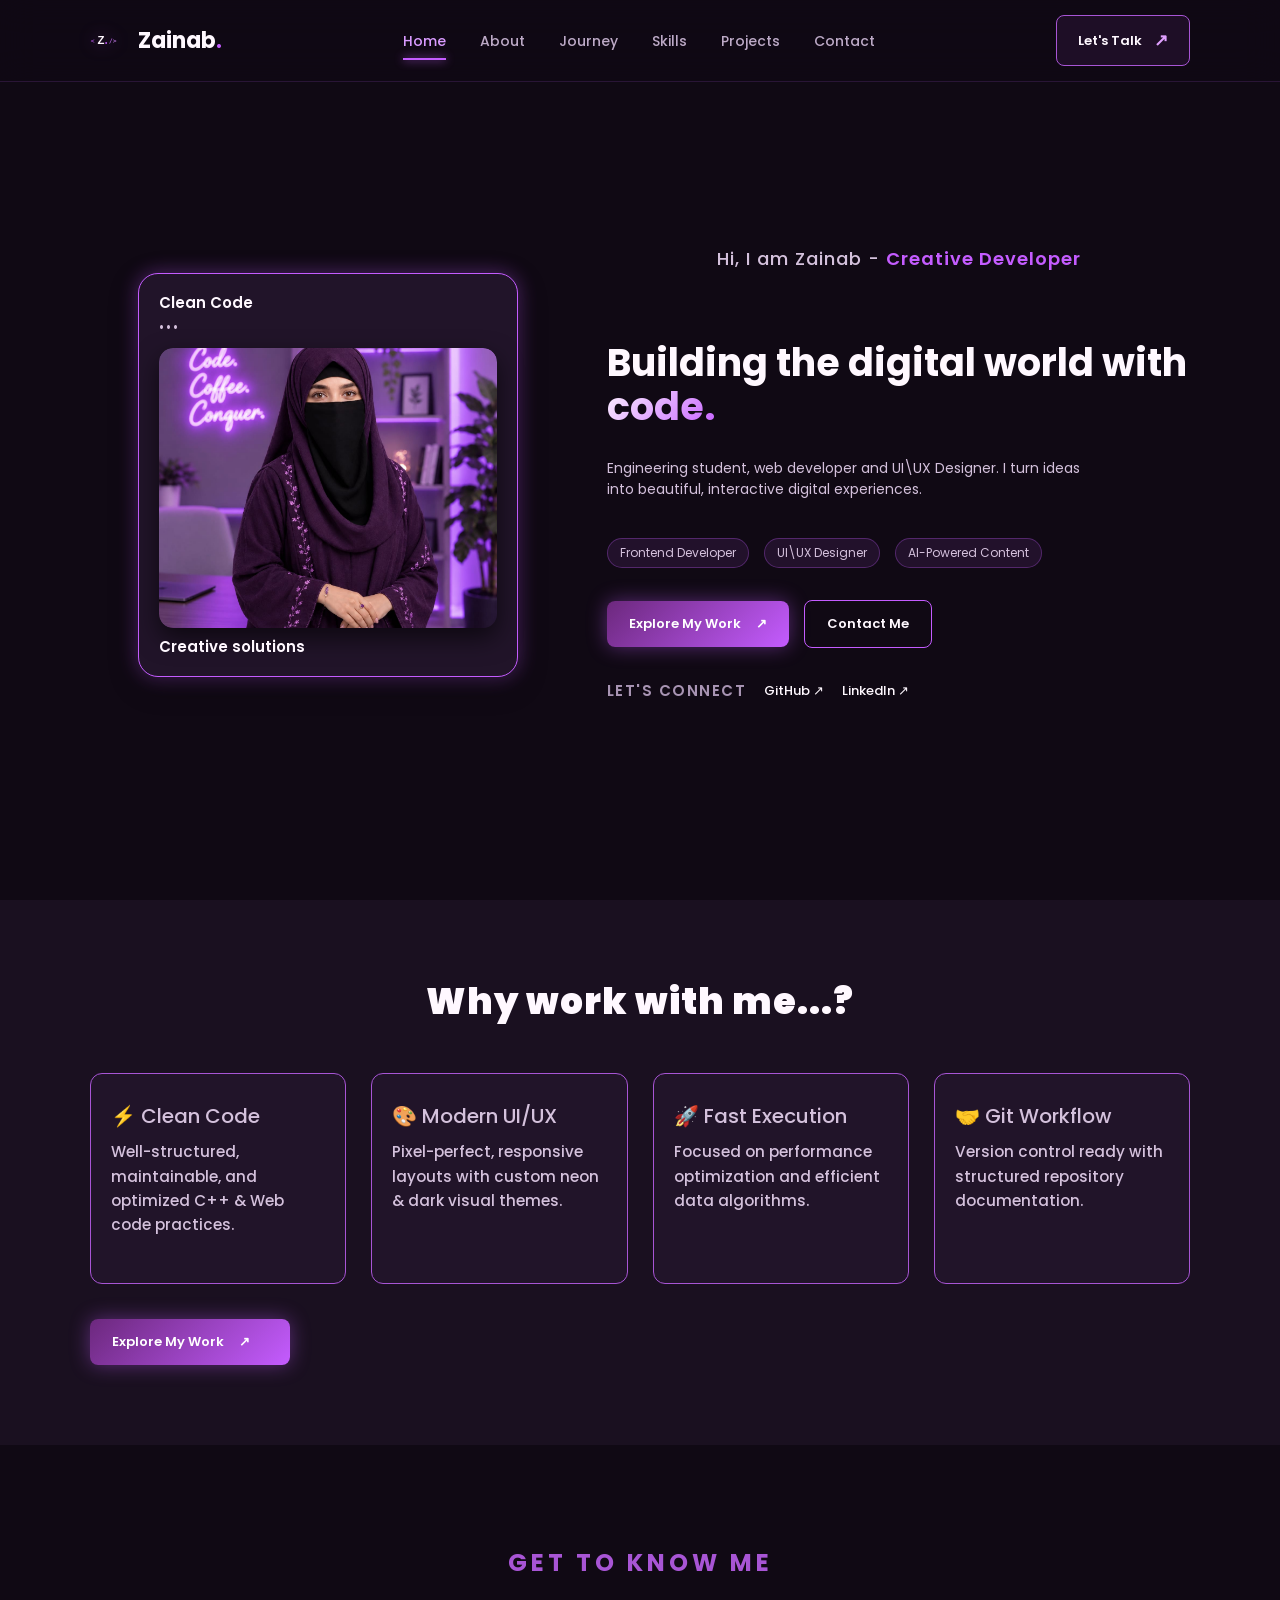
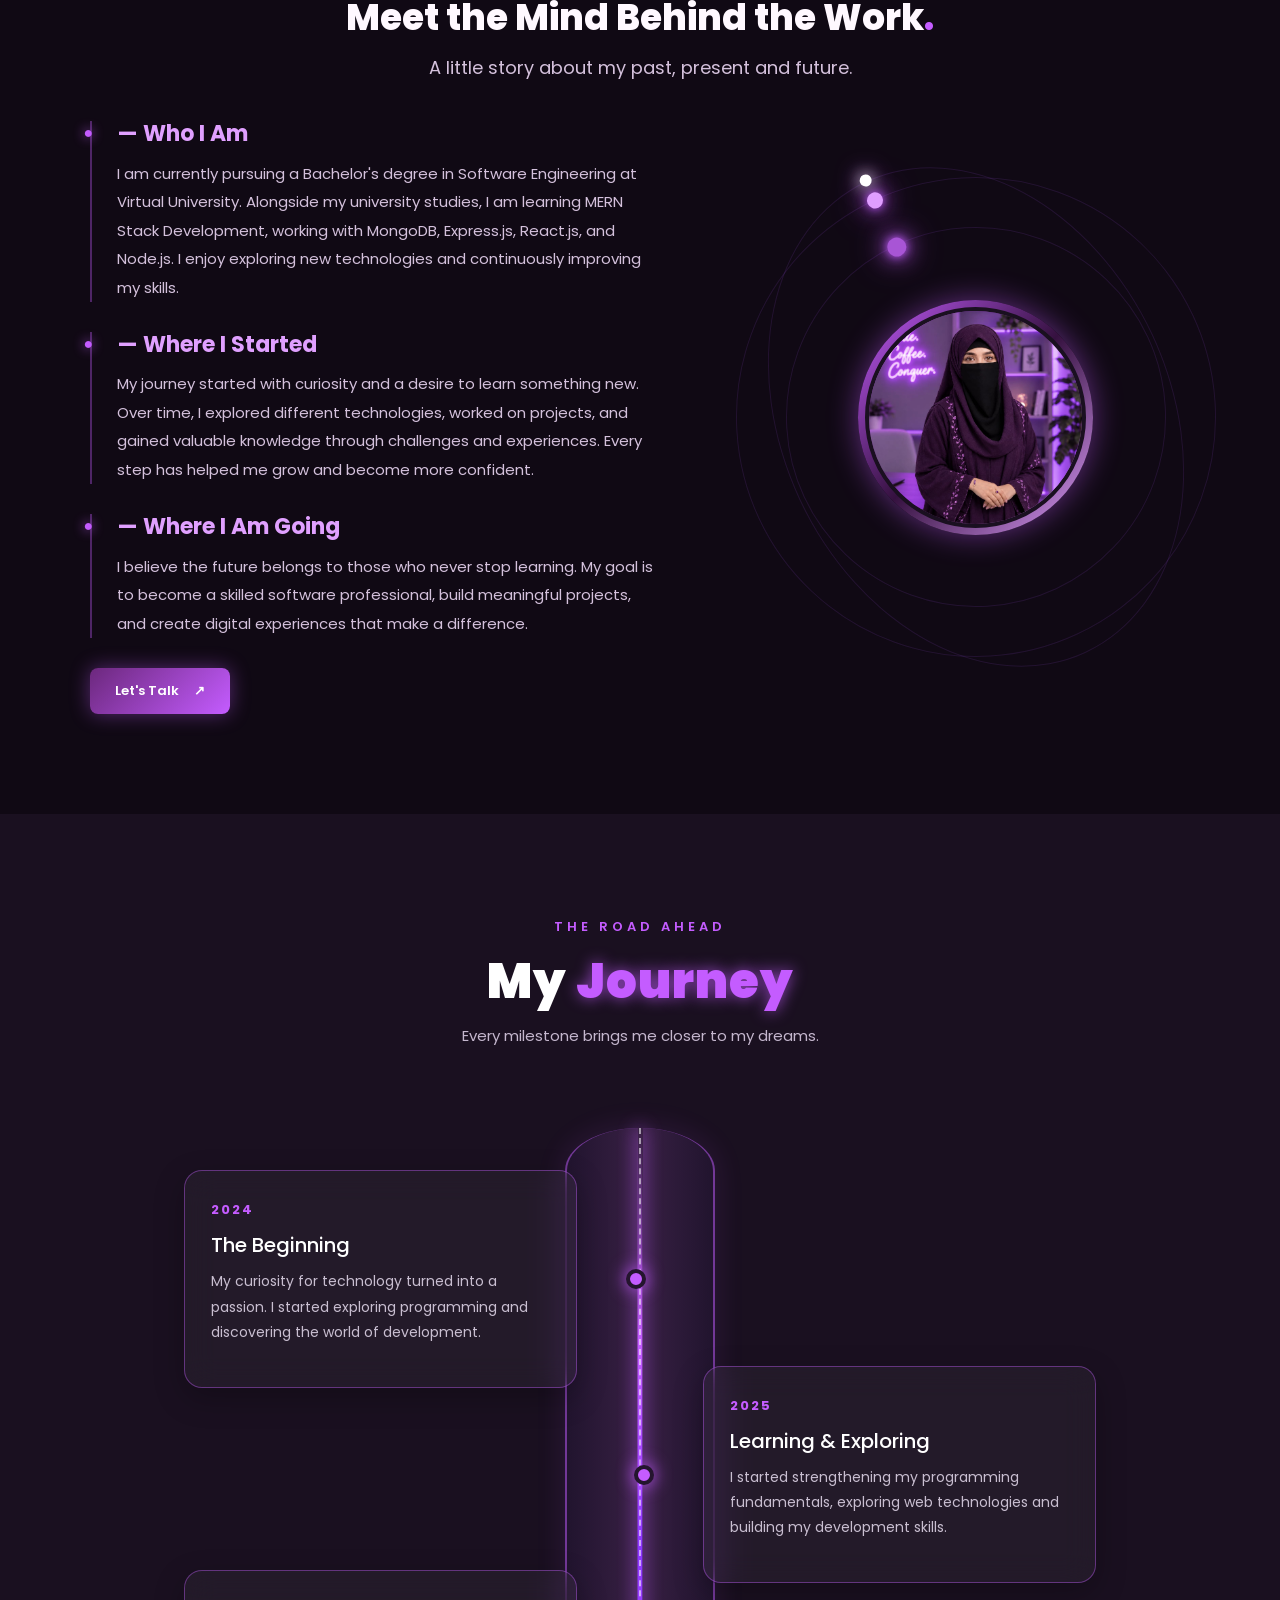
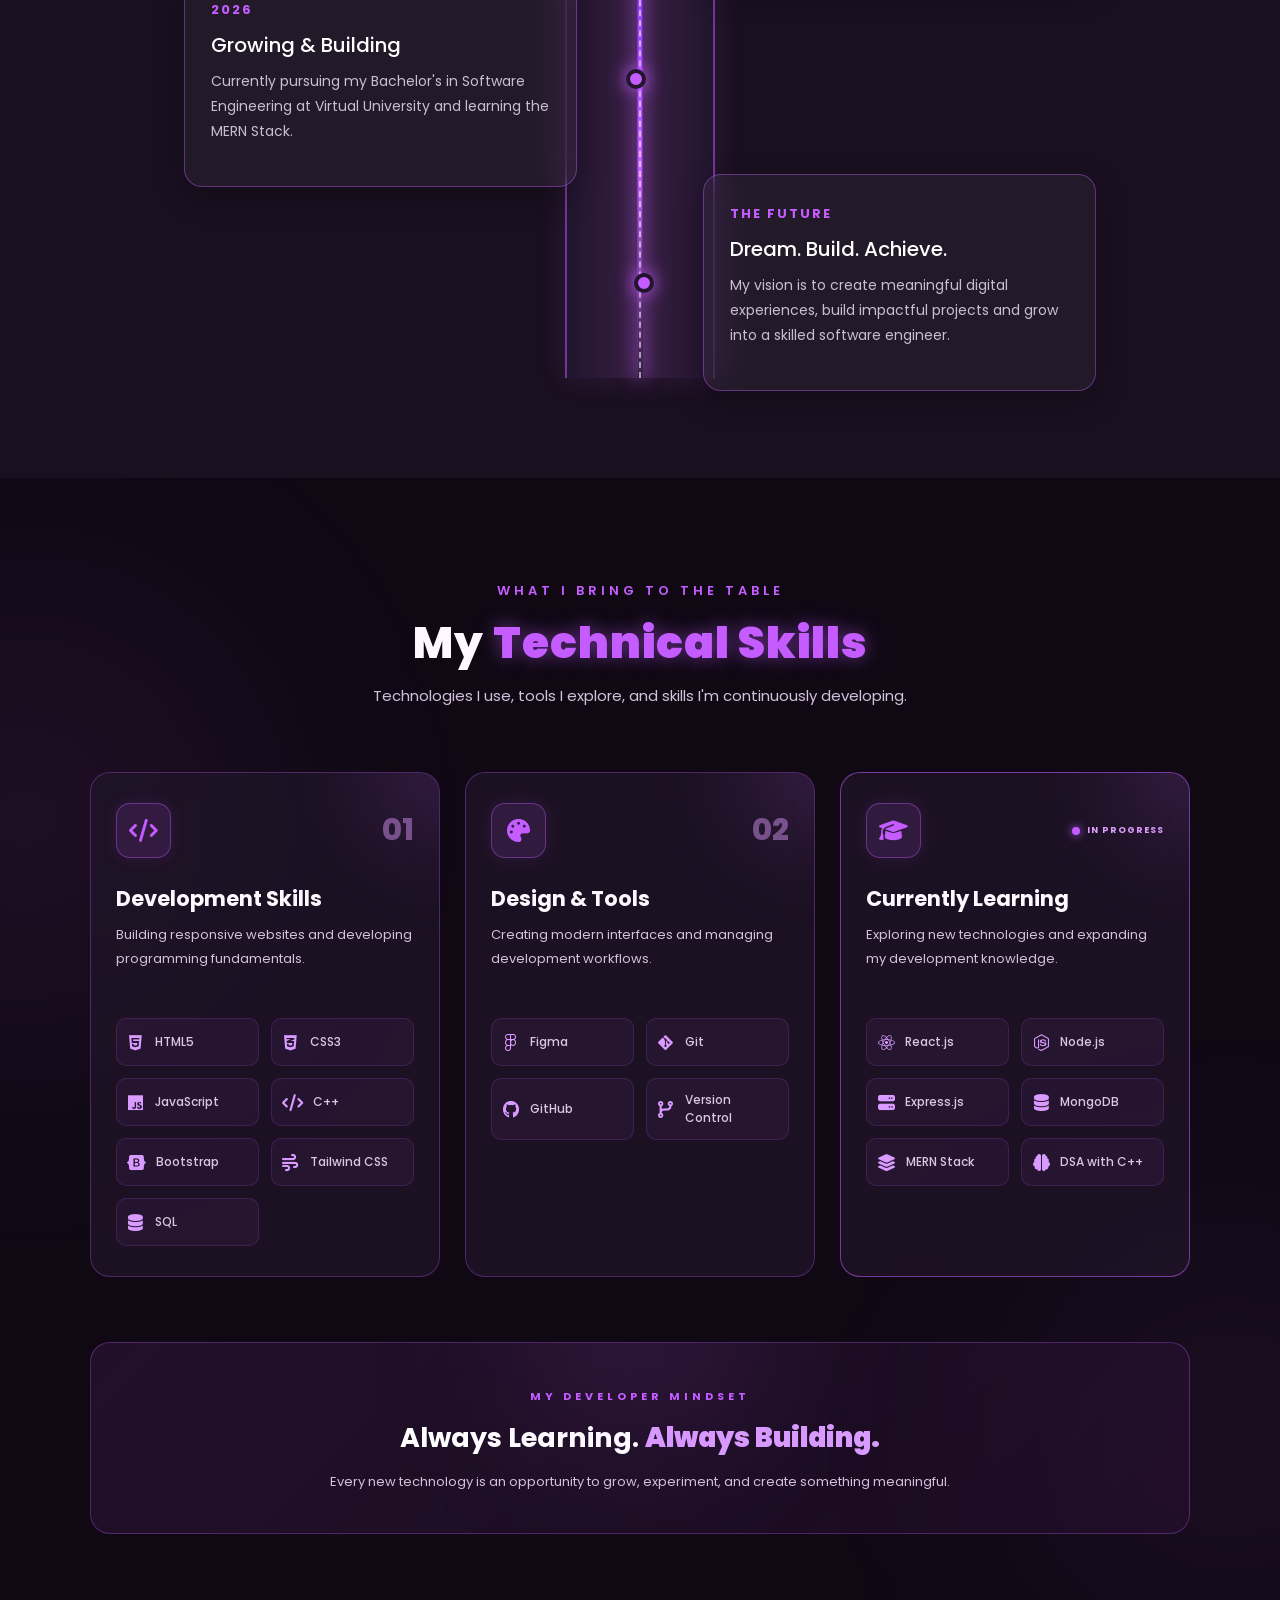
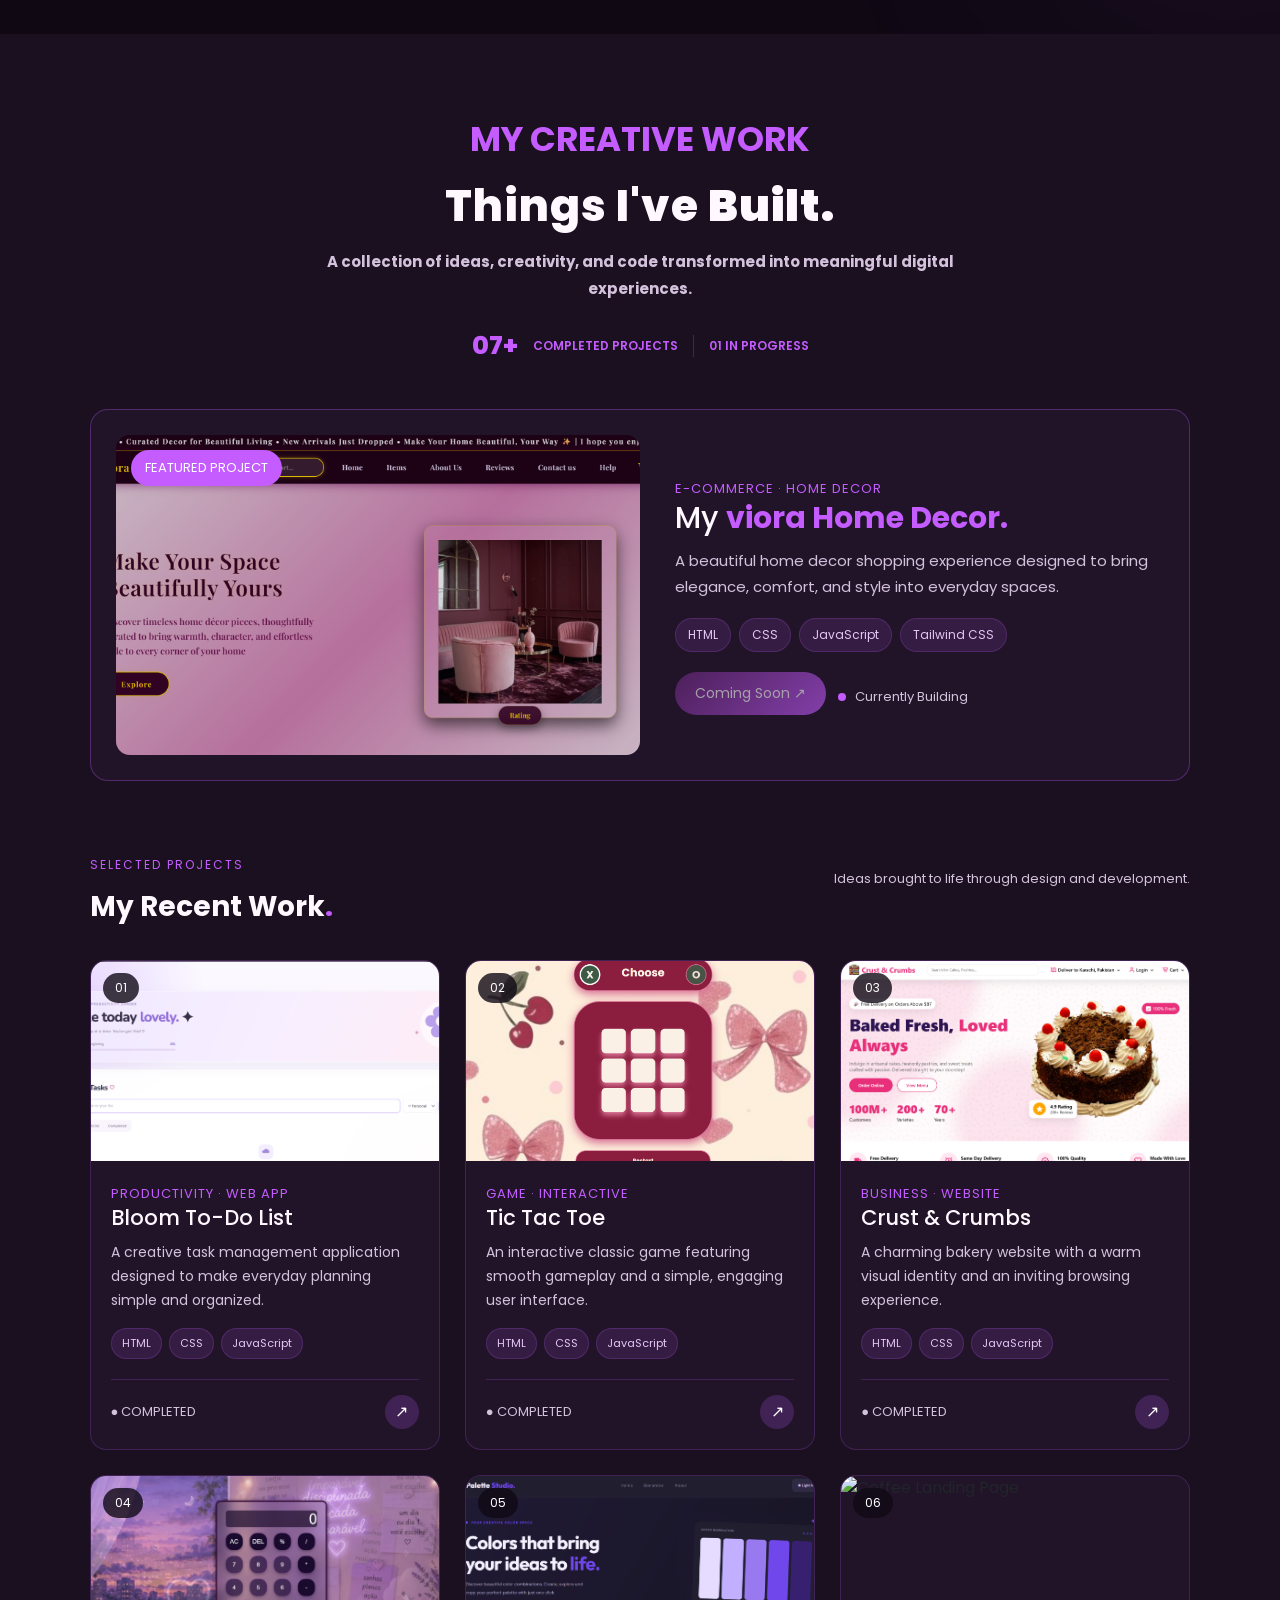
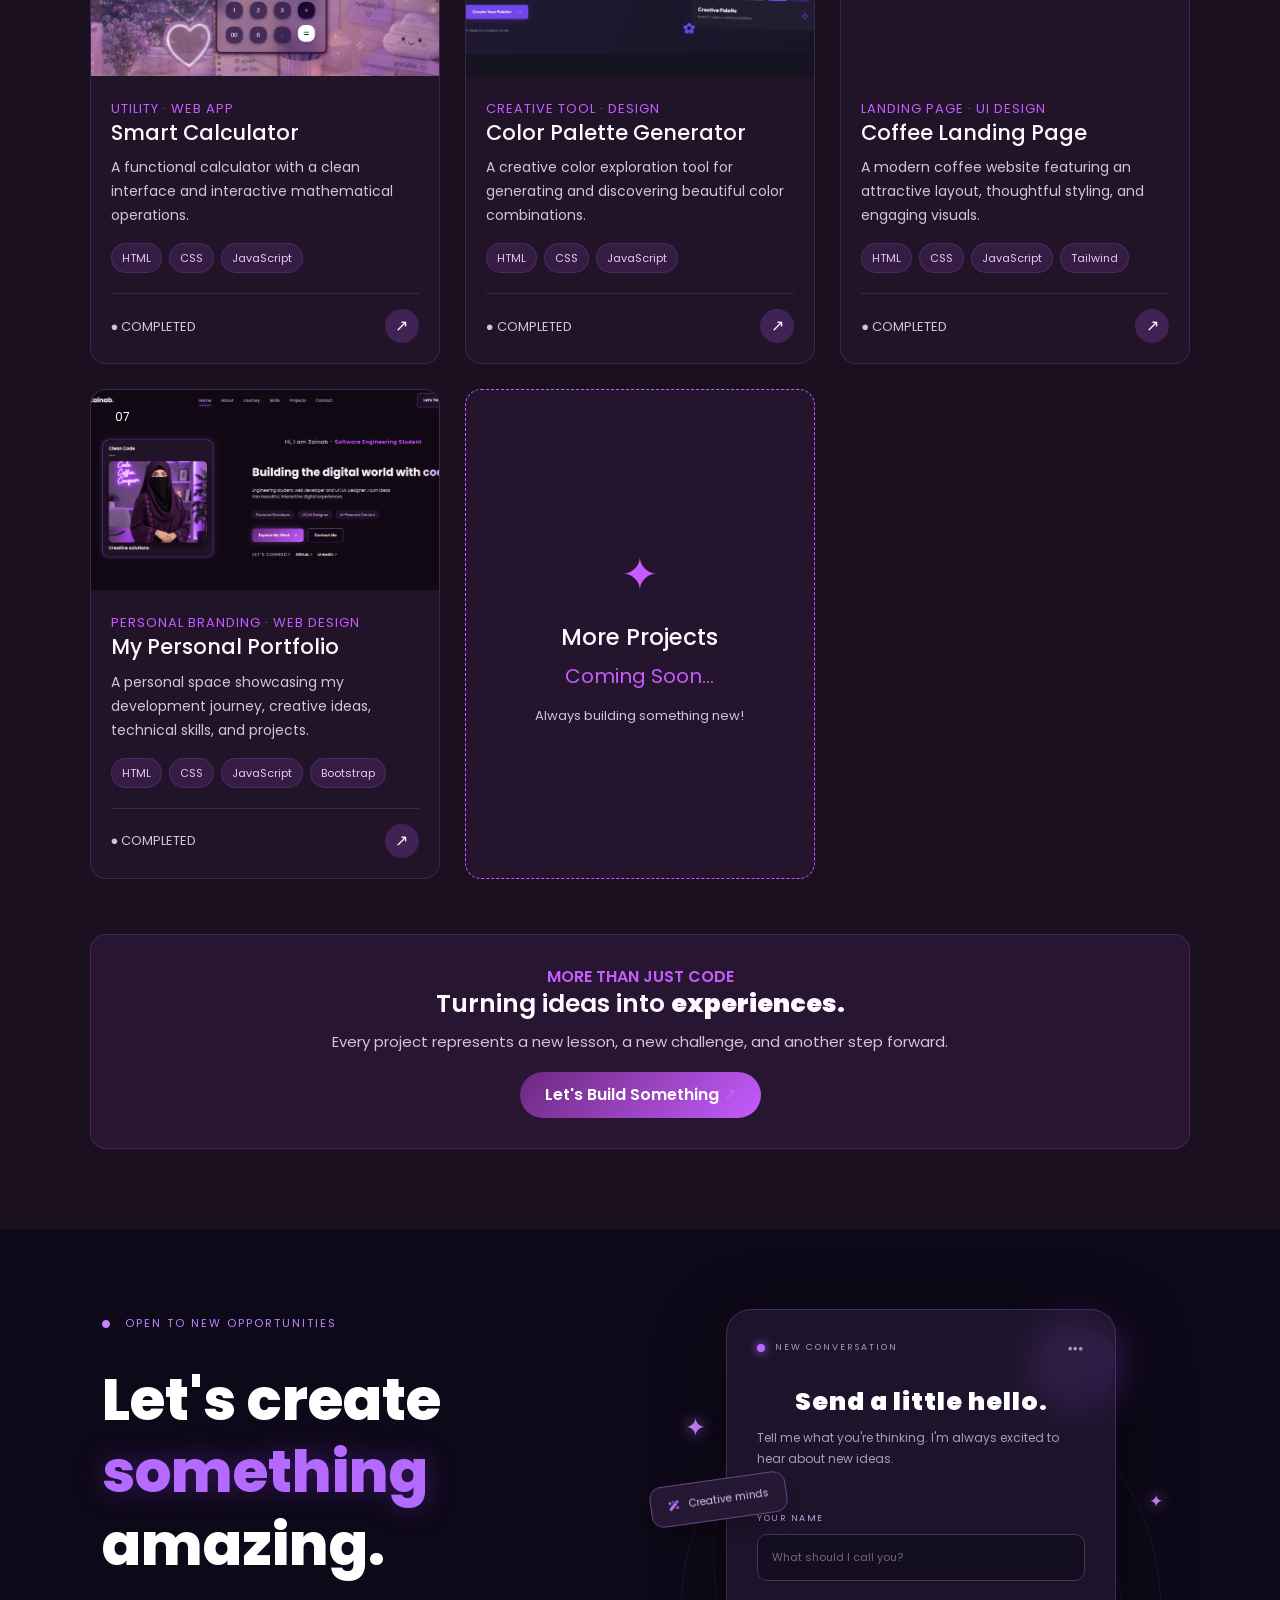
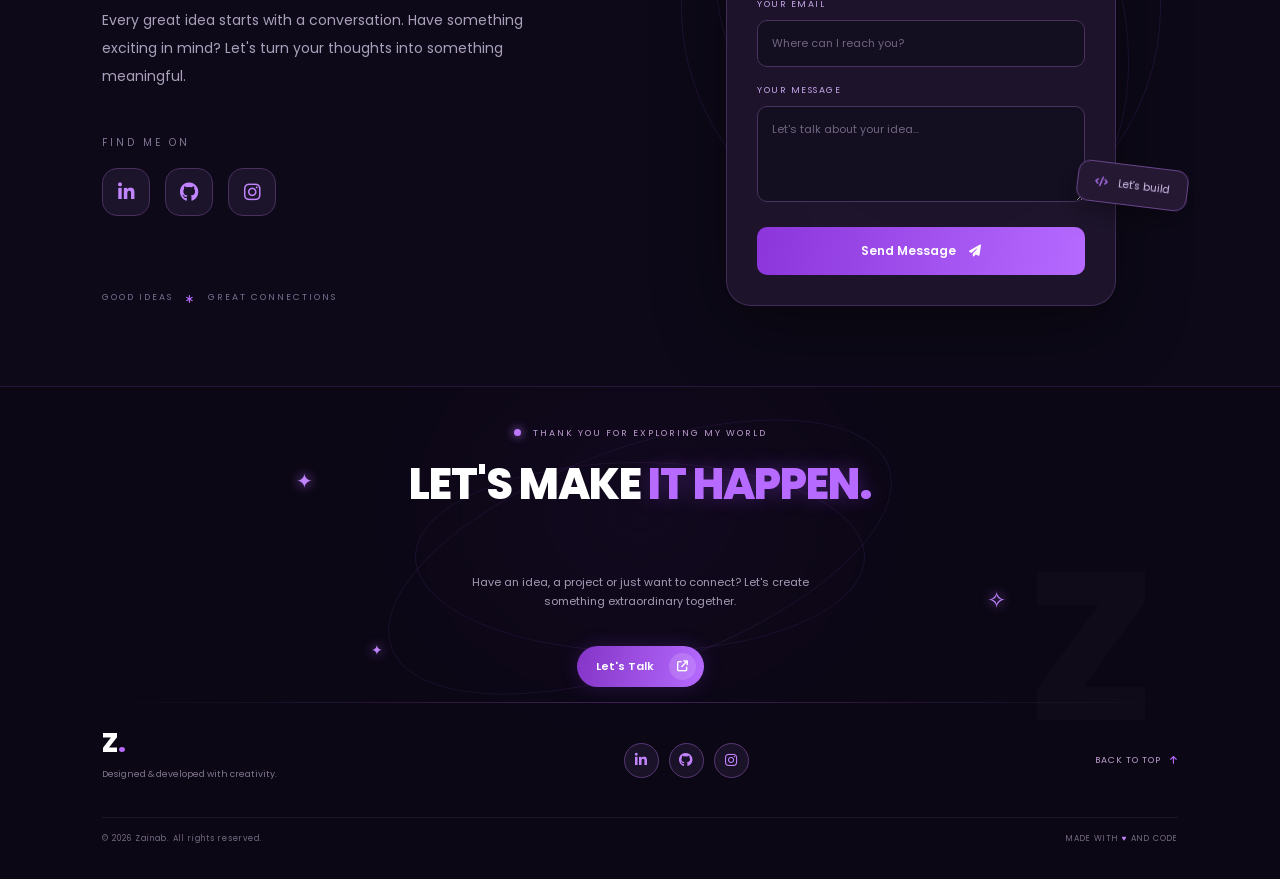
==== index.html @ 9de386d7 "rename file" ====
<!doctype html>
<html lang="en">
  <head>
    <meta charset="UTF-8" />
    <meta name="viewport" content="width=device-width, initial-scale=1.0" />

    <title>Zainab | Developer Portfolio</title>

    <meta
      name="description"
      content="Personal portfolio of a web developer specializing in MERN stack, AI and Python."
    />

    <link rel="preconnect" href="https://fonts.googleapis.com" />
    <link rel="preconnect" href="https://fonts.gstatic.com" crossorigin />

    <link
      href="https://fonts.googleapis.com/css2?family=Poppins:wght@300;400;500;600;700;800&display=swap"
      rel="stylesheet"
    />

    <link
      href="https://cdn.jsdelivr.net/npm/bootstrap@5.3.8/dist/css/bootstrap.min.css"
      rel="stylesheet"
    />

    <link rel="stylesheet" href="https://unpkg.com/aos@next/dist/aos.css" />

    <link
      rel="stylesheet"
      href="https://cdnjs.cloudflare.com/ajax/libs/font-awesome/6.7.2/css/all.min.css"
    />

    <link rel="stylesheet" href="main.css" />
  </head>

  <body>
    <!-- navbar -->

    <nav class="navbar">
      <a href="#home" class="nav-logo">
        <img src="images/logo.svg" alt="Logo" />
        <span>Zainab<span class="logo-dot">.</span></span>
      </a>

      <ul class="nav-links">
        <li><a href="#home" class="active">Home</a></li>
        <li><a href="#about">About</a></li>
        <li><a href="#journey">Journey</a></li>
        <li><a href="#skills">Skills</a></li>
        <li><a href="#projects">Projects</a></li>
        <li><a href="#contact">Contact</a></li>
      </ul>

      <a href="#contact" class="nav-cta"> Let's Talk <span>↗</span> </a>
    </nav>

    <!-- hero section -->

    <section class="home-container" id="home">
      <div class="home">
        <div class="left" data-aos="fade-down">
          <div class="profilepic">
            <div class="outer">
              <strong>Clean Code</strong>
              <p>•••</p>
              <div class="inner">
                <img class="heroimg" src="images/heroimg.jpeg" alt="" />
              </div>
              <strong>Creative solutions</strong>
            </div>
          </div>
        </div>
        <div class="right" data-aos="fade-left">
          <h2>Hi, I am Zainab - <span id="typed-text"></span></h2>
          <h1>
            Building the digital world with
            <span class="gradient-text">code.</span>
          </h1>
          <p class="hero-description">
            Engineering student, web developer and UI\UX Designer. I turn ideas
            into beautiful, interactive digital experiences.
          </p>

          <div class="hero-tags" data-aos="fade-left">
            <span>Frontend Developer</span>
            <span>UI\UX Designer</span>
            <span>AI-Powered Content</span>
          </div>

          <div class="hero-actions" data-aos="fade-left">
            <a href="#projects" class="btn btn-primary">
              Explore My Work <span>↗</span>
            </a>

            <a href="#contact" class="btn btn-outline"> Contact Me </a>
          </div>

          <div class="hero-socials" data-aos="fade-left">
            <span>LET'S CONNECT</span>
            <a
              href="https://github.com/"
              target="_blank"
              rel="noopener noreferrer"
              >GitHub ↗</a
            >
            <a
              href="https://www.linkedin.com/"
              target="_blank"
              rel="noopener noreferrer"
              >LinkedIn ↗</a
            >
          </div>
        </div>
      </div>
    </section>
    <section class="featured-section">
      <h2>Why work with me...?</h2>
      <div class="featured-elements" data-aos="fade-left">
        <div class="feature-card">
          <h3>⚡ Clean Code</h3>
          <p>
            Well-structured, maintainable, and optimized C++ & Web code
            practices.
          </p>
        </div>

        <div class="feature-card">
          <h3>🎨 Modern UI/UX</h3>
          <p>
            Pixel-perfect, responsive layouts with custom neon & dark visual
            themes.
          </p>
        </div>

        <div class="feature-card">
          <h3>🚀 Fast Execution</h3>
          <p>
            Focused on performance optimization and efficient data algorithms.
          </p>
        </div>

        <div class="feature-card">
          <h3>🤝 Git Workflow</h3>
          <p>Version control ready with structured repository documentation.</p>
        </div>

        <a href="#projects" class="btn btn-primary button">
          Explore My Work <span>↗</span>
        </a>
      </div>
    </section>

    <section class="about-section" id="about">
      <div class="about-container">
        <div class="about-heading" data-aos="fade-down">
          <span>GET TO KNOW ME</span>
          <h1>Meet the Mind Behind the Work<span>.</span></h1>
          <p>A little story about my past, present and future.</p>
        </div>

        <div class="about-content">
          <div class="about-left" data-aos="fade-right">
            <div class="about-info">
              <span class="about-dot">●</span>
              <h3>— Who I Am</h3>
              <p>
                I am currently pursuing a Bachelor's degree in Software
                Engineering at Virtual University. Alongside my university
                studies, I am learning MERN Stack Development, working with
                MongoDB, Express.js, React.js, and Node.js. I enjoy exploring
                new technologies and continuously improving my skills.
              </p>
            </div>

            <div class="about-info">
              <span class="about-dot">●</span>
              <h3>— Where I Started</h3>
              <p>
                My journey started with curiosity and a desire to learn
                something new. Over time, I explored different technologies,
                worked on projects, and gained valuable knowledge through
                challenges and experiences. Every step has helped me grow and
                become more confident.
              </p>
            </div>

            <div class="about-info">
              <span class="about-dot">●</span>
              <h3>— Where I Am Going</h3>
              <p>
                I believe the future belongs to those who never stop learning.
                My goal is to become a skilled software professional, build
                meaningful projects, and create digital experiences that make a
                difference.
              </p>
            </div>

            <a href="#contact" class="about-btn"> Let's Talk <span>↗</span> </a>
          </div>

          <div class="about-right" data-aos="fade-left">
            <div class="orbit orbit-one">
              <span class="orbit-dot"></span>
            </div>

            <div class="orbit orbit-two">
              <span class="orbit-dot"></span>
            </div>

            <div class="orbit orbit-three">
              <span class="orbit-dot"></span>
            </div>

            <div class="about-image">
              <img
                src="images/heroimg.jpeg"
                alt="Zainab - Software Engineering Student"
              />
            </div>
          </div>
        </div>
      </div>
    </section>

    <!-- MY JOURNEY -->

    <section class="road-section" id="journey">
      <div class="road-heading" data-aos="fade-up">
        <span>THE ROAD AHEAD</span>
        <h2>My <strong>Journey</strong></h2>
        <p>Every milestone brings me closer to my dreams.</p>
      </div>

      <div class="road-wrapper">
        <div class="road-path">
          <div class="road-glow"></div>
          <div class="road-center-line"></div>
        </div>

        <div class="road-milestone milestone-one" data-aos="fade-left">
          <div class="road-card">
            <span class="road-year">2024</span>
            <h3>The Beginning</h3>
            <p>
              My curiosity for technology turned into a passion. I started
              exploring programming and discovering the world of development.
            </p>
          </div>
          <span class="road-point"></span>
        </div>

        <div class="road-milestone milestone-two" data-aos="fade-right">
          <div class="road-card">
            <span class="road-year">2025</span>
            <h3>Learning & Exploring</h3>
            <p>
              I started strengthening my programming fundamentals, exploring web
              technologies and building my development skills.
            </p>
          </div>
          <span class="road-point"></span>
        </div>

        <div class="road-milestone milestone-three" data-aos="fade-left">
          <div class="road-card">
            <span class="road-year">2026</span>
            <h3>Growing & Building</h3>
            <p>
              Currently pursuing my Bachelor's in Software Engineering at
              Virtual University and learning the MERN Stack.
            </p>
          </div>
          <span class="road-point"></span>
        </div>

        <div class="road-milestone milestone-four" data-aos="fade-right">
          <div class="road-card">
            <span class="road-year">THE FUTURE</span>
            <h3>Dream. Build. Achieve.</h3>
            <p>
              My vision is to create meaningful digital experiences, build
              impactful projects and grow into a skilled software engineer.
            </p>
          </div>
          <span class="road-point"></span>
        </div>
      </div>
    </section>

    <!-- SKILLS SECTION -->

    <section class="skills-section" id="skills">
      <div class="skills-container">
        <div class="skills-heading" data-aos="fade-down">
          <span>WHAT I BRING TO THE TABLE</span>
          <h2>My <strong>Technical Skills</strong></h2>
          <p>
            Technologies I use, tools I explore, and skills I'm continuously
            developing.
          </p>
        </div>

        <div class="skills-grid">
          <div class="skill-category" data-aos="fade-up">
            <div class="category-top">
              <div class="category-icon">
                <i class="fa-solid fa-code"></i>
              </div>
              <span class="category-number">01</span>
            </div>

            <h3>Development Skills</h3>
            <p class="category-description">
              Building responsive websites and developing programming
              fundamentals.
            </p>

            <div class="skill-items">
              <div class="skill-item">
                <i class="fa-brands fa-html5"></i>
                <span>HTML5</span>
              </div>
              <div class="skill-item">
                <i class="fa-brands fa-css3-alt"></i>
                <span>CSS3</span>
              </div>
              <div class="skill-item">
                <i class="fa-brands fa-js"></i>
                <span>JavaScript</span>
              </div>
              <div class="skill-item">
                <i class="fa-solid fa-code"></i>
                <span>C++</span>
              </div>
              <div class="skill-item">
                <i class="fa-brands fa-bootstrap"></i>
                <span>Bootstrap</span>
              </div>
              <div class="skill-item">
                <i class="fa-solid fa-wind"></i>
                <span>Tailwind CSS</span>
              </div>
              <div class="skill-item">
                <i class="fa-solid fa-database"></i>
                <span>SQL</span>
              </div>
            </div>
          </div>

          <div class="skill-category" data-aos="fade-up" data-aos-delay="150">
            <div class="category-top">
              <div class="category-icon">
                <i class="fa-solid fa-palette"></i>
              </div>
              <span class="category-number">02</span>
            </div>

            <h3>Design & Tools</h3>
            <p class="category-description">
              Creating modern interfaces and managing development workflows.
            </p>

            <div class="skill-items">
              <div class="skill-item">
                <i class="fa-brands fa-figma"></i>
                <span>Figma</span>
              </div>
              <div class="skill-item">
                <i class="fa-brands fa-git-alt"></i>
                <span>Git</span>
              </div>
              <div class="skill-item">
                <i class="fa-brands fa-github"></i>
                <span>GitHub</span>
              </div>
              <div class="skill-item">
                <i class="fa-solid fa-code-branch"></i>
                <span>Version Control</span>
              </div>
            </div>
          </div>

          <div
            class="skill-category learning-card"
            data-aos="fade-up"
            data-aos-delay="300"
          >
            <div class="category-top">
              <div class="category-icon">
                <i class="fa-solid fa-graduation-cap"></i>
              </div>
              <span class="learning-status">
                <span class="status-dot"></span>
                IN PROGRESS
              </span>
            </div>

            <h3>Currently Learning</h3>
            <p class="category-description">
              Exploring new technologies and expanding my development knowledge.
            </p>

            <div class="skill-items">
              <div class="skill-item">
                <i class="fa-brands fa-react"></i>
                <span>React.js</span>
              </div>
              <div class="skill-item">
                <i class="fa-brands fa-node-js"></i>
                <span>Node.js</span>
              </div>
              <div class="skill-item">
                <i class="fa-solid fa-server"></i>
                <span>Express.js</span>
              </div>
              <div class="skill-item">
                <i class="fa-solid fa-database"></i>
                <span>MongoDB</span>
              </div>
              <div class="skill-item">
                <i class="fa-solid fa-layer-group"></i>
                <span>MERN Stack</span>
              </div>
              <div class="skill-item">
                <i class="fa-solid fa-brain"></i>
                <span>DSA with C++</span>
              </div>
            </div>
          </div>
        </div>

        <div class="skills-bottom" data-aos="fade-up">
          <div class="bottom-glow"></div>
          <span>MY DEVELOPER MINDSET</span>
          <h3>Always Learning. <strong>Always Building.</strong></h3>
          <p>
            Every new technology is an opportunity to grow, experiment, and
            create something meaningful.
          </p>
        </div>
      </div>
    </section>

    <!-- PROJECTS SECTION -->

    <section class="projects-section" id="projects">
      <div class="projects-container">
        <div class="projects-heading" data-aos="fade-down">
          <span>MY CREATIVE WORK</span>
          <h2>Things I've <strong>Built.</strong></h2>
          <p>
            A collection of ideas, creativity, and code transformed into
            meaningful digital experiences.
          </p>
          <div class="project-count">
            <span class="count-number">07+</span>
            <span>COMPLETED PROJECTS</span>
            <span class="count-divider"></span>
            <span class="count-live">01 IN PROGRESS</span>
          </div>
        </div>

        <div class="featured-project" data-aos="fade-up">
          <div class="featured-image">
            <img
              src="./images/viora.jpg"
              alt="MY viora Home Decor E-commerce Website"
            />
            <div class="featured-overlay"></div>
            <span class="featured-label">FEATURED PROJECT</span>
            <span class="project-status">IN PROGRESS</span>
          </div>

          <div class="featured-content">
            <span class="project-category">E-COMMERCE · HOME DECOR</span>
            <h3>My <strong>viora Home Decor.</strong></h3>
            <p>
              A beautiful home decor shopping experience designed to bring
              elegance, comfort, and style into everyday spaces.
            </p>

            <div class="project-tech">
              <span>HTML</span>
              <span>CSS</span>
              <span>JavaScript</span>
              <span>Tailwind CSS</span>
            </div>

            <div class="project-actions">
              <a href="#" class="project-btn disabled-link">
                Coming Soon <span>↗</span>
              </a>
              <span class="project-progress-text">
                <span class="progress-dot"></span>
                Currently Building
              </span>
            </div>
          </div>
        </div>

        <div class="projects-subheading" data-aos="fade-up">
          <div>
            <span>SELECTED PROJECTS</span>
            <h3>My Recent Work<span>.</span></h3>
          </div>
          <p>Ideas brought to life through design and development.</p>
        </div>

        <div class="projects-grid">
          <article class="project-card" data-aos="fade-up">
            <div class="project-image">
              <img src="./images/bloom-todo.png" alt="Bloom To-Do List" />
              <span class="project-number">01</span>
              <div class="project-image-overlay">
                <a href="#" class="image-demo-link">View Live Demo ↗</a>
              </div>
            </div>
            <div class="project-card-content">
              <span class="project-category">PRODUCTIVITY · WEB APP</span>
              <h3>Bloom To-Do List</h3>
              <p>
                A creative task management application designed to make everyday
                planning simple and organized.
              </p>
              <div class="project-tech">
                <span>HTML</span>
                <span>CSS</span>
                <span>JavaScript</span>
              </div>
              <div class="project-card-footer">
                <span class="completed-label">● COMPLETED</span>
                <a href="#" class="project-arrow">↗</a>
              </div>
            </div>
          </article>

          <article class="project-card" data-aos="fade-up" data-aos-delay="100">
            <div class="project-image">
              <img src="./images/tic-tac-toe.png" alt="Tic Tac Toe Game" />
              <span class="project-number">02</span>
              <div class="project-image-overlay">
                <a href="#" class="image-demo-link">View Live Demo ↗</a>
              </div>
            </div>
            <div class="project-card-content">
              <span class="project-category">GAME · INTERACTIVE</span>
              <h3>Tic Tac Toe</h3>
              <p>
                An interactive classic game featuring smooth gameplay and a
                simple, engaging user interface.
              </p>
              <div class="project-tech">
                <span>HTML</span>
                <span>CSS</span>
                <span>JavaScript</span>
              </div>
              <div class="project-card-footer">
                <span class="completed-label">● COMPLETED</span>
                <a href="#" class="project-arrow">↗</a>
              </div>
            </div>
          </article>

          <article class="project-card" data-aos="fade-up" data-aos-delay="200">
            <div class="project-image">
              <img
                src="./images/crust-crumbs.png"
                alt="Crust and Crumbs Bakery Website"
              />
              <span class="project-number">03</span>
              <div class="project-image-overlay">
                <a href="#" class="image-demo-link">View Live Demo ↗</a>
              </div>
            </div>
            <div class="project-card-content">
              <span class="project-category">BUSINESS · WEBSITE</span>
              <h3>Crust & Crumbs</h3>
              <p>
                A charming bakery website with a warm visual identity and an
                inviting browsing experience.
              </p>
              <div class="project-tech">
                <span>HTML</span>
                <span>CSS</span>
                <span>JavaScript</span>
              </div>
              <div class="project-card-footer">
                <span class="completed-label">● COMPLETED</span>
                <a href="#" class="project-arrow">↗</a>
              </div>
            </div>
          </article>

          <article class="project-card" data-aos="fade-up">
            <div class="project-image">
              <img
                src="./images/calculator.png"
                alt="Calculator Web Application"
              />
              <span class="project-number">04</span>
              <div class="project-image-overlay">
                <a href="#" class="image-demo-link">View Live Demo ↗</a>
              </div>
            </div>
            <div class="project-card-content">
              <span class="project-category">UTILITY · WEB APP</span>
              <h3>Smart Calculator</h3>
              <p>
                A functional calculator with a clean interface and interactive
                mathematical operations.
              </p>
              <div class="project-tech">
                <span>HTML</span>
                <span>CSS</span>
                <span>JavaScript</span>
              </div>
              <div class="project-card-footer">
                <span class="completed-label">● COMPLETED</span>
                <a href="#" class="project-arrow">↗</a>
              </div>
            </div>
          </article>

          <article class="project-card" data-aos="fade-up" data-aos-delay="100">
            <div class="project-image">
              <img
                src="./images/color-palette.png"
                alt="Color Palette Generator"
              />
              <span class="project-number">05</span>
              <div class="project-image-overlay">
                <a href="#" class="image-demo-link">View Live Demo ↗</a>
              </div>
            </div>
            <div class="project-card-content">
              <span class="project-category">CREATIVE TOOL · DESIGN</span>
              <h3>Color Palette Generator</h3>
              <p>
                A creative color exploration tool for generating and discovering
                beautiful color combinations.
              </p>
              <div class="project-tech">
                <span>HTML</span>
                <span>CSS</span>
                <span>JavaScript</span>
              </div>
              <div class="project-card-footer">
                <span class="completed-label">● COMPLETED</span>
                <a href="#" class="project-arrow">↗</a>
              </div>
            </div>
          </article>

          <article class="project-card" data-aos="fade-up" data-aos-delay="200">
            <div class="project-image">
              <img src="images/coffee-landing.jpg" alt="Coffee Landing Page" />
              <span class="project-number">06</span>
              <div class="project-image-overlay">
                <a href="#" class="image-demo-link">View Live Demo ↗</a>
              </div>
            </div>
            <div class="project-card-content">
              <span class="project-category">LANDING PAGE · UI DESIGN</span>
              <h3>Coffee Landing Page</h3>
              <p>
                A modern coffee website featuring an attractive layout,
                thoughtful styling, and engaging visuals.
              </p>
              <div class="project-tech">
                <span>HTML</span>
                <span>CSS</span>
                <span>JavaScript</span>
                <span>Tailwind</span>
              </div>
              <div class="project-card-footer">
                <span class="completed-label">● COMPLETED</span>
                <a href="#" class="project-arrow">↗</a>
              </div>
            </div>
          </article>

          <article class="project-card portfolio-project" data-aos="fade-up">
            <div class="project-image">
              <img
                src="./images/personal-portfolio.png"
                alt="Personal Developer Portfolio"
              />
              <span class="project-number">07</span>
              <div class="project-image-overlay">
                <a href="#" class="image-demo-link">View Live Demo ↗</a>
              </div>
            </div>
            <div class="project-card-content">
              <span class="project-category"
                >PERSONAL BRANDING · WEB DESIGN</span
              >
              <h3>My Personal Portfolio</h3>
              <p>
                A personal space showcasing my development journey, creative
                ideas, technical skills, and projects.
              </p>
              <div class="project-tech">
                <span>HTML</span>
                <span>CSS</span>
                <span>JavaScript</span>
                <span>Bootstrap</span>
              </div>
              <div class="project-card-footer">
                <span class="completed-label">● COMPLETED</span>
                <a href="#" class="project-arrow">↗</a>
              </div>

            </div>
          </article>
           <div class="project-card coming-soon-card" data-aos="fade-up">
                <div class="coming-soon-content">
                  <div class="coming-soon-icon">✦</div>
                  <h3>More Projects</h3>
                  <p>Coming Soon...</p>
                  <span>Always building something new!</span>
                </div>
              </div>
        </div>

        <div class="projects-bottom" data-aos="fade-up">
          <span>MORE THAN JUST CODE</span>
          <h3>Turning ideas into <strong>experiences.</strong></h3>
          <p>
            Every project represents a new lesson, a new challenge, and another
            step forward.
          </p>
          <a href="#contact" class="projects-contact-btn">
            Let's Build Something <span>↗</span>
          </a>
        </div>
      </div>
    </section>

    <!-- CONTACT ME -->


<section class="contact-section" id="contact">

    <div class="contact-left" data-aos="fade-right">

        <span class="small-label">
            <i class="fa-solid fa-circle"></i>
            OPEN TO NEW OPPORTUNITIES
        </span>

        <h1>
            Let's create
            <span>something</span>
            amazing.
        </h1>

        <p class="intro">
            Every great idea starts with a conversation.
            Have something exciting in mind? Let's turn
            your thoughts into something meaningful.
        </p>

        <div class="social-area">
            <p>FIND ME ON</p>

            <div class="social-links">
                <a href="YOUR_LINKEDIN_URL" target="_blank">
                    <i class="fa-brands fa-linkedin-in"></i>
                </a>

                <a href="YOUR_GITHUB_URL" target="_blank">
                    <i class="fa-brands fa-github"></i>
                </a>

                <a href="YOUR_INSTAGRAM_URL" target="_blank">
                    <i class="fa-brands fa-instagram"></i>
                </a>
            </div>
        </div>

        <div class="bottom-note">
            <span>GOOD IDEAS</span>
            <i class="fa-solid fa-asterisk"></i>
            <span>GREAT CONNECTIONS</span>
        </div>

    </div>

    <div class="contact-right" data-aos="fade-left">

        <div class="orbit orbit-one"></div>
        <div class="orbit orbit-two"></div>

        <div class="floating-star star-one">✦</div>
        <div class="floating-star star-two">✧</div>
        <div class="floating-star star-three">✦</div>

        <div class="mail-icon">
            <i class="fa-regular fa-envelope"></i>
        </div>

        <div class="message-card">

            <div class="card-top">
                <span class="card-dot"></span>
                <span>NEW CONVERSATION</span>
                <i class="fa-solid fa-ellipsis"></i>
            </div>

            <h2>Send a little hello.</h2>

            <p>
                Tell me what you're thinking.
                I'm always excited to hear about new ideas.
            </p>

            <form action="mailto:YOUR_EMAIL@example.com" method="post" enctype="text/plain">

                <label for="contact-name">YOUR NAME</label>
                <input type="text" id="contact-name" name="Name" placeholder="What should I call you?" required>

                <label for="contact-email">YOUR EMAIL</label>
                <input type="email" id="contact-email" name="Email" placeholder="Where can I reach you?" required>

                <label for="contact-message">YOUR MESSAGE</label>
                <textarea id="contact-message" name="Message" placeholder="Let's talk about your idea..." rows="4" required></textarea>

                <button type="submit">
                    Send Message
                    <i class="fa-solid fa-paper-plane"></i>
                </button>

            </form>

        </div>

        <div class="floating-tag tag-one">
            <i class="fa-solid fa-wand-magic-sparkles"></i>
            Creative minds
        </div>

        <div class="floating-tag tag-two">
            <i class="fa-solid fa-code"></i>
            Let's build
        </div>

    </div>

</section>

<!-- FOOTER -->
 
<footer class="creative-footer">

    <div class="footer-glow"></div>

    <div class="footer-main" data-aos="fade-up">

        <div class="footer-top-label">
            <span class="footer-status"></span>
            THANK YOU FOR EXPLORING MY WORLD
        </div>

        <h2>
            LET'S MAKE
            <span>IT HAPPEN.</span>
        </h2>

        <p class="footer-description">
            Have an idea, a project or just want to connect?
            Let's create something extraordinary together.
        </p>

        <a href="#contact" class="footer-cta">
            Let's Talk
            <span><i class="fa-solid fa-arrow-up-right-from-square"></i></span>
        </a>

        <div class="footer-decoration">
            <span class="footer-star star-a">✦</span>
            <span class="footer-star star-b">✧</span>
            <span class="footer-star star-c">✦</span>
            <div class="footer-orbit orbit-a"></div>
            <div class="footer-orbit orbit-b"></div>
        </div>

        <div class="footer-big-letter">Z</div>

    </div>

    <div class="footer-divider"></div>

    <div class="footer-bottom">

        <div class="footer-signature">
            <a href="#home">Z<span>.</span></a>
            <p>Designed & developed with creativity.</p>
        </div>

        <div class="footer-socials">
            <a href="YOUR_LINKEDIN_URL" target="_blank" aria-label="LinkedIn">
                <i class="fa-brands fa-linkedin-in"></i>
            </a>

            <a href="YOUR_GITHUB_URL" target="_blank" aria-label="GitHub">
                <i class="fa-brands fa-github"></i>
            </a>

            <a href="YOUR_INSTAGRAM_URL" target="_blank" aria-label="Instagram">
                <i class="fa-brands fa-instagram"></i>
            </a>
        </div>

        <a href="#home" class="footer-back">
            BACK TO TOP
            <i class="fa-solid fa-arrow-up"></i>
        </a>

    </div>

    <div class="footer-copyright">
        <p>© 2026 Zainab. All rights reserved.</p>
        <p>MADE WITH <span>♥</span> AND CODE</p>
    </div>

</footer>


    <script src="https://unpkg.com/aos@next/dist/aos.js"></script>
    <script src="main.js"></script>
  </body>
</html>
---- main.css ----
:root {
  /* ========== HOME TAB ========== */
  --home-bg: #100914;
  --home-heading: #fff8ff;
  --home-text: #d4c1dc;
  --home-accent: #c45cff;
  --home-glow: rgba(196, 92, 255, 0.4);

  /* ========== NAVBAR ========== */
  --nav-bg: rgba(16, 9, 20, 0.85);
  --nav-text: #d4c1dc;
  --nav-active: #c45cff;
  --nav-border: #42264d;

  /* ========== ABOUT TAB ========== */
  --about-bg: #1a1020;
  --about-heading: #fff8ff;
  --about-text: #d4c1dc;
  --about-accent: #a855d5;
  --about-card: #211429;

  /* ========== SKILLS TAB ========== */
  --skills-bg: #100914;
  --skills-card: #211429;
  --skills-heading: #fff8ff;
  --skills-text: #a894b3;
  --skills-accent: #c45cff;
  --skills-border: #42264d;

  /* ========== PROJECTS TAB ========== */
  --projects-bg: #1a1020;
  --projects-card: #211429;
  --projects-heading: #fff8ff;
  --projects-text: #d4c1dc;
  --projects-accent: #e0a0ff;
  --projects-border: #42264d;

  /* ========== CONTACT TAB ========== */
  --contact-bg: #100914;
  --contact-card: #211429;
  --contact-heading: #fff8ff;
  --contact-text: #d4c1dc;
  --contact-accent: #c45cff;
  --contact-border: #8744a0;

  /* ========== FOOTER ========== */
  --footer-bg: #0c070f;
  --footer-text: #a894b3;
  --footer-accent: #c45cff;
  --footer-border: #42264d;

  /* ========== COMMON COLORS ========== */
  --primary: #6c287d;
  --primary-dark: #35113f;
  --primary-light: #a855d5;
  --neon: #c45cff;
  --white: #ffffff;
  --black: #080808;

  /* ========== BUTTONS ========== */
  --button-bg: linear-gradient(135deg, #6c287d, #c45cff);
  --button-text: #ffffff;
  --button-hover: #8536a0;

  /* ========== SHADOWS ========== */
  --shadow: 0 8px 30px rgba(0, 0, 0, 0.3);
  --neon-shadow: 0 0 20px rgba(196, 92, 255, 0.4);
}

:root {
  --font-main: "Poppins", sans-serif;
}

html {
  scroll-behavior: smooth;
  scroll-padding-top: 90px;
}

section[id] {
  scroll-margin-top: 110px;
}

body {
  font-family: var(--font-main);
}

* {
  padding: 0;
  margin: 0;
  box-sizing: border-box;
}
/* NAVBAR */
.navbar {
  position: fixed;
  top: 0;
  left: 0;
  width: 100%;
  height: 82px;
  padding: 0 7%;
  display: flex;
  align-items: center;
  justify-content: space-between;
  background: var(--nav-bg);
  backdrop-filter: blur(18px);
  border-bottom: 1px solid rgba(196, 92, 255, 0.15);
  z-index: 1000;
}

/* LOGO */
.nav-logo {
  display: flex;
  align-items: center;
  gap: 10px;
  text-decoration: none;
  color: #fff8ff;
  font-family: var(--font-main);
  font-size: 22px;
  font-weight: 700;
}

.nav-logo img {
  width: 38px;
  filter: drop-shadow(0 0 8px rgba(196, 92, 255, 0.5));
}

.logo-dot {
  color: #c45cff;
}

/* NAVIGATION LINKS */
.nav-links {
  display: flex;
  align-items: center;
  gap: 34px;
  list-style: none;
  margin: 0;
  padding: 0;
}

.nav-links a {
  position: relative;
  text-decoration: none;
  color: #bdaac7;
  font-family: var(--font-main);
  font-size: 14px;
  font-weight: 500;
  transition: color 0.3s ease;
}

.nav-links a::after {
  content: "";
  position: absolute;
  left: 0;
  bottom: -9px;
  width: 0;
  height: 2px;
  background: #c45cff;
  box-shadow: 0 0 10px #c45cff;
  transition: width 0.3s ease;
}

.nav-links a:hover,
.nav-links a.active {
  color: #d99bff;
}

.nav-links a:hover::after,
.nav-links a.active::after {
  width: 100%;
}

/* NEON BUTTON */
.nav-cta {
  display: inline-flex;
  align-items: center;
  gap: 12px;
  padding: 12px 21px;
  border: 1px solid #a855d5;
  border-radius: 8px;
  background: rgba(196, 92, 255, 0.08);
  color: #fff8ff;
  text-decoration: none;
  font-family: var(--font-main);
  font-size: 13px;
  font-weight: 600;
  transition: 0.3s ease;
}

.nav-cta span {
  color: #e0a0ff;
  font-size: 17px;
}

.nav-cta:hover {
  background: #8536a0;
  border-color: #c45cff;
  box-shadow: 0 0 22px rgba(196, 92, 255, 0.3);
  transform: translateY(-2px);
}
.home-container {
  background-color: var(--home-bg);
  width: 100%;
  height: 100vh;
  min-height: 600px;
  padding: 50px 7% 0 7%;
  color: var(--home-heading);
  display: flex;
  align-items: center;
  /* overflow: hidden; */
}

.home {
  width: 100%;
  height: 100%;
  display: grid;
  grid-template-columns: 0.9fr 1.1fr;
  align-items: center;
  gap: 40px;
}

.left {
  display: flex;
  justify-content: center;
  align-items: center;
}

.outer {
  width: 380px;
  background-color: #211429;
  border-radius: 20px;
  border: 1px solid var(--home-accent);
  box-shadow: var(--shadow), var(--neon-shadow);
  padding: 18px 20px;
  display: flex;
  flex-direction: column;
  justify-content: space-between;
}

.outer > strong {
  font-size: 15px;
  color: var(--home-heading);
  font-weight: 600;
}

.outer > p {
  color: var(--home-text);
  margin: 2px 0 10px;
  letter-spacing: 2px;
  font-size: 14px;
}

.inner {
  width: 100%;
  display: flex;
  justify-content: center;
  overflow: hidden;
  border-radius: 14px;
  box-shadow: 0 10px 25px rgba(0, 0, 0, 0.6);
  margin-bottom: 8px;
}

.heroimg {
  width: 100%;
  max-height: 280px;
  object-fit: cover;
  border-radius: 14px;
  display: block;
}

.right {
  display: flex;
  flex-direction: column;
  gap: 22px;
}

.right h2 {
  font-size: 18px;
  font-weight: 500;
  color: var(--home-text);
}

.right h2 span {
  color: var(--home-accent);
  font-weight: 600;
}

.right h1 {
  font-size: 38px;
  font-weight: 700;
  line-height: 1.15;
  color: var(--home-heading);
}

.gradient-text {
  background: linear-gradient(135deg, #fff8ff, #c45cff);
  background-clip: text;
  -webkit-background-clip: text;
  -webkit-text-fill-color: transparent;
}

.hero-description {
  font-size: 14px;
  color: var(--home-text);
  line-height: 1.5;
  max-width: 500px;
}

.hero-tags {
  display: flex;
  flex-wrap: wrap;
  gap: 15px;
}

.hero-tags span {
  padding: 5px 12px;
  background: rgba(196, 92, 255, 0.1);
  border: 1px solid rgba(196, 92, 255, 0.3);
  border-radius: 50px;
  font-size: 12px;
  color: var(--home-text);
  margin-bottom: 10px;
}

.hero-actions {
  display: flex;
  align-items: center;
  gap: 15px;
}

.btn {
  display: inline-flex;
  align-items: center;
  gap: 15px;
  padding: 13px 22px;
  border-radius: 8px;
  font-weight: 600;
  font-size: 13px;
  text-decoration: none;
  transition: 0.3s ease;
}

.btn-primary {
  background: var(--button-bg);
  color: var(--button-text);
  box-shadow: var(--neon-shadow);
  border: none;
}

.btn-primary:hover {
  background: var(--button-hover);
  transform: translateY(-2px);
}

.btn-outline {
  border: 1px solid var(--home-accent);
  color: var(--home-heading);
  background: transparent;
}

.btn-outline:hover {
  background: rgba(196, 92, 255, 0.1);
  transform: translateY(-2px);
}

.hero-socials {
  display: flex;
  align-items: center;
  gap: 18px;
}

.hero-socials span {
  font-size: 15px;
  letter-spacing: 1.5px;
  color: var(--skills-text);
  font-weight: 600;
  margin-top: 10px;
}

.hero-socials a {
  text-decoration: none;
  color: var(--home-heading);
  font-size: 13px;
  font-weight: 500;
  transition: 0.3s ease;
  margin-top: 10px;
}

.hero-socials a:hover {
  color: var(--home-accent);
}

@keyframes fadeDown {
  from {
    opacity: 0;
    transform: translateY(-20px);
  }
  to {
    opacity: 1;
    transform: translateY(0);
  }
}

.left {
  animation: fadeDown 2s ease-out;
}

/* Featured Section */

.featured-section {
  width: 100%;
  min-height: 500px;
  height: auto;
  padding: 80px 7%;
  background-color: var(--about-bg);
}

h2 {
  text-align: center;
  font-size: 36px;
  font-weight: 900;
  letter-spacing: 1px;
  margin-bottom: 50px;
  color: var(--about-heading);
}

.featured-elements {
  display: grid;
  grid-template-columns: repeat(auto-fit, minmax(250px, 1fr));
  gap: 25px;
  max-width: 1100px;
  margin: 0 auto;
  color: var(--button-text);
}

.feature-card {
  border-radius: 12px;
  padding: 30px 20px;
  transition: all 0.3s ease-in-out;
  text-align: left;
  border: 1px solid var(--about-accent);
  border-radius: 12px;
  padding: 30px 20px;

  background-color: var(--about-card);
}

.feature-card:hover {
  box-shadow: var(--neon-shadow);
  transform: translateY(-8px);
  border: 1px solid var(--neon);
}

.feature-card h3 {
  font-size: 1.25rem;
  color: var(--about-text);
  margin-bottom: 12px;
}

.feature-card p {
  font-size: 0.95rem;
  color: var(--about-text);
  font-weight: 500;
  line-height: 1.6;
}

.button {
  width: 200px;
  margin-top: 10px;
}

/*  ABOUT SECTION  */

.about-section {
  width: 100%;
  min-height: 750px;
  padding: 100px 7%;
  background: var(--contact-bg);
  color: var(--about-heading);
  overflow: hidden;
}

.about-container {
  max-width: 1250px;
  margin: auto;
}

.about-heading {
  text-align: center;
  margin-bottom: 40px;
}

.about-heading > span {
  color: var(--about-accent);
  font-size: 24px;
  font-weight: 700;
  letter-spacing: 4px;
}

.about-heading h1 {
  font-size: 36px;
  font-weight: 800;
  margin: 15px 0;
}

.about-heading h1 span {
  color: var(--neon);
}

.about-heading p {
  color: var(--about-text);
  font-size: 18px;
}

.about-content {
  display: grid;
  grid-template-columns: 1.2fr 0.9fr;
  align-items: center;
  gap: 100px;
}

.about-left {
  display: flex;
  flex-direction: column;
  gap: 30px;
}

.about-info {
  position: relative;
  padding-left: 25px;
  border-left: 2px solid rgba(196, 92, 255, 0.35);
  transition: 0.3s ease;
}

.about-info:hover {
  border-left-color: var(--button-text);
  transform: translateX(10px);
}

.about-dot {
  position: absolute;
  left: -8px;
  top: 0;
  font-size: 16px;
  color: var(--neon);
  text-shadow: 0 0 12px var(--neon);
}

.about-info h3 {
  font-size: 22px;
  font-weight: 700;
  color: #e0a0ff;
  margin-bottom: 12px;
}

.about-info p {
  color: var(--about-text);
  font-size: 15px;
  line-height: 1.9;
  margin: 0;
}

.about-btn {
  display: inline-flex;
  align-items: center;
  justify-content: center;
  gap: 15px;
  width: fit-content;
  padding: 13px 25px;
  border-radius: 8px;
  background: var(--button-bg);
  color: white;
  text-decoration: none;
  font-size: 13px;
  font-weight: 600;
  box-shadow: var(--neon-shadow);
  transition: 0.3s ease;
}

.about-btn:hover {
  transform: translateY(-4px);
  box-shadow: 0 0 25px var(--neon);
  color: white;
}

.about-right {
  position: relative;
  width: 380px;
  height: 380px;
  display: flex;
  align-items: center;
  justify-content: center;
  margin: auto;
}

.about-image {
  width: 235px;
  height: 235px;
  border-radius: 50%;
  padding: 7px;
  background: linear-gradient(135deg, #c45cff, #35113f, #e0a0ff);
  box-shadow: 0 0 30px rgba(196, 92, 255, 0.45);
  z-index: 2;
}

.about-image img {
  width: 100%;
  height: 100%;
  object-fit: cover;
  border-radius: 50%;
  border: 4px solid var(--about-bg);
}

/* ROTATING ORBITS */

.orbit {
  position: absolute;
  border-radius: 50%;
  border: 1px solid rgba(196, 92, 255, 0.55);
  display: flex;
  align-items: center;
  justify-content: center;
}

.orbit-one {
  width: 290px;
  height: 290px;
  animation: rotateOrbit 8s linear infinite;
}

.orbit-two {
  width: 340px;
  height: 340px;
  border-style: dashed;
  animation: rotateOrbit 13s linear infinite reverse;
}

.orbit-three {
  width: 380px;
  height: 380px;
  border-color: rgba(196, 92, 255, 0.25);
  animation: rotateOrbit 18s linear infinite;
}

/* BIG ROUND DOTS */

.orbit-dot {
  position: absolute;
  width: 16px;
  height: 16px;
  background: #e0a0ff;
  border-radius: 50%;
  top: -8px;
  left: 50%;
  transform: translateX(-50%);
  box-shadow:
    0 0 10px #c45cff,
    0 0 22px #c45cff,
    0 0 35px rgba(196, 92, 255, 0.8);
}

.orbit-two .orbit-dot {
  width: 12px;
  height: 12px;
  background: #ffffff;
  box-shadow:
    0 0 15px #ffffff,
    0 0 25px #c45cff;
}

.orbit-three .orbit-dot {
  width: 19px;
  height: 19px;
  background: #a855d5;
}

/* ANIMATION */

@keyframes rotateOrbit {
  from {
    transform: rotate(0deg);
  }

  to {
    transform: rotate(360deg);
  }
}

/* Journey section */

.road-section {
    width: 100%;
    min-height: 1100px;
    padding: 100px 7%;
    background: var(--about-bg);
    position: relative;
    overflow: hidden;
}

.road-heading {
    text-align: center;
    margin-bottom: 80px;
}

.road-heading > span {
    color: var(--neon);
    font-size: 13px;
    letter-spacing: 4px;
    font-weight: 600;
}

.road-heading h2 {
    color: #fff;
    font-size: 48px;
    margin: 15px 0;
}

.road-heading h2 strong {
    color: var(--neon);
    text-shadow: 0 0 15px rgba(196, 92, 255, 0.7);
}

.road-heading p {
    color: #c5b7ce;
    font-size: 15px;
}

.road-wrapper {
    width: 100%;
    max-width: 1050px;
    height: 850px;
    margin: auto;
    position: relative;
}

.road-path {
    position: absolute;
    width: 150px;
    height: 100%;
    left: 50%;
    transform: translateX(-50%);
    background: linear-gradient(90deg, #21142e, #382044, #21142e);
    border-left: 2px solid rgba(196, 92, 255, 0.5);
    border-right: 2px solid rgba(196, 92, 255, 0.5);
    border-radius: 50% 50% 0 0 / 5% 5% 0 0;
    box-shadow: 0 0 30px rgba(196, 92, 255, 0.12);
}

.road-glow {
    position: absolute;
    width: 5px;
    height: 100%;
    left: 50%;
    transform: translateX(-50%);
    background: linear-gradient(
        to bottom,
        transparent,
        #c45cff,
        #8d35ff,
        #c45cff,
        transparent
    );
    box-shadow: 0 0 18px #c45cff;
}

.road-center-line {
    position: absolute;
    left: 50%;
    height: 100%;
    border-left: 2px dashed rgba(255, 255, 255, 0.55);
    transform: translateX(-50%);
}

.road-milestone {
    position: absolute;
    width: 44%;
    display: flex;
    align-items: center;
}

.milestone-one {
    top: 5%;
    left: 0;
    justify-content: flex-end;
}

.milestone-two {
    top: 28%;
    right: 0;
    justify-content: flex-start;
}

.milestone-three {
    top: 52%;
    left: 0;
    justify-content: flex-end;
}

.milestone-four {
    top: 76%;
    right: 0;
    justify-content: flex-start;
}

.road-card {
    width: 85%;
    padding: 26px;
    background: rgba(255, 255, 255, 0.045);
    border: 1px solid rgba(196, 92, 255, 0.4);
    border-radius: 18px;
    backdrop-filter: blur(15px);
    box-shadow: 0 10px 30px rgba(0, 0, 0, 0.25);
    transition: 0.4s ease;
}

.road-card:hover {
    transform: translateY(-8px) scale(1.02);
    border-color: var(--neon);
    box-shadow: 0 0 25px rgba(196, 92, 255, 0.3);
}

.road-year {
    color: var(--neon);
    font-size: 13px;
    font-weight: 700;
    letter-spacing: 2px;
}

.road-card h3 {
    color: #fff;
    font-size: 20px;
    margin: 12px 0;
}

.road-card p {
    color: #c9bfd1;
    font-size: 14px;
    line-height: 1.8;
}

.road-point {
    position: absolute;
    width: 20px;
    height: 20px;
    background: var(--neon);
    border: 4px solid #24152e;
    border-radius: 50%;
    box-shadow: 0 0 18px var(--neon);
    z-index: 3;
}

.milestone-one .road-point,
.milestone-three .road-point {
    right: -15%;
}

.milestone-two .road-point,
.milestone-four .road-point {
    left: -15%;
}


/* Skills SECTION */


.skills-section {
  width: 100%;
  min-height: 900px;
  padding: 100px 7%;
  background: var(--home-bg);
  position: relative;
  overflow: hidden;
}

.skills-section::before {
  content: "";
  position: absolute;
  width: 450px;
  height: 450px;
  background: rgba(196, 92, 255, 0.08);
  filter: blur(120px);
  border-radius: 50%;
  top: 10%;
  left: -200px;
  pointer-events: none;
}

.skills-section::after {
  content: "";
  position: absolute;
  width: 400px;
  height: 400px;
  background: rgba(168, 85, 213, 0.08);
  filter: blur(120px);
  border-radius: 50%;
  bottom: 0;
  right: -150px;
  pointer-events: none;
}

.skills-container {
  max-width: 1250px;
  margin: auto;
  position: relative;
  z-index: 1;
}

.skills-heading {
  text-align: center;
  margin-bottom: 65px;
}

.skills-heading > span {
  color: var(--neon);
  font-size: 13px;
  font-weight: 600;
  letter-spacing: 4px;
}

.skills-heading h2 {
  color: var(--home-heading);
  font-size: 44px;
  font-weight: 800;
  margin: 15px 0;
}

.skills-heading h2 strong {
  color: var(--neon);
  text-shadow: 0 0 18px rgba(196, 92, 255, 0.5);
}

.skills-heading p {
  color: var(--home-text);
  font-size: 15px;
}

.skills-grid {
  display: grid;
  grid-template-columns: repeat(3, 1fr);
  gap: 25px;
  align-items: stretch;
}

.skill-category {
  position: relative;
  padding: 30px 25px;
  background: rgba(33, 20, 41, 0.75);
  border: 1px solid rgba(196, 92, 255, 0.3);
  border-radius: 20px;
  backdrop-filter: blur(15px);
  transition: all 0.4s ease;
  overflow: hidden;
}

.skill-category::before {
  content: "";
  position: absolute;
  width: 150px;
  height: 150px;
  top: -80px;
  right: -80px;
  background: rgba(196, 92, 255, 0.15);
  filter: blur(45px);
  border-radius: 50%;
  transition: 0.4s ease;
}

.skill-category:hover {
  transform: translateY(-10px);
  border-color: var(--neon);
  box-shadow: 0 0 30px rgba(196, 92, 255, 0.2);
}

.skill-category:hover::before {
  transform: scale(1.8);
}

.category-top {
  display: flex;
  justify-content: space-between;
  align-items: center;
  margin-bottom: 28px;
}

.category-icon {
  width: 55px;
  height: 55px;
  display: flex;
  align-items: center;
  justify-content: center;
  background: rgba(196, 92, 255, 0.12);
  border: 1px solid rgba(196, 92, 255, 0.4);
  border-radius: 14px;
  color: var(--neon);
  font-size: 23px;
  box-shadow: 0 0 15px rgba(196, 92, 255, 0.12);
}

.category-number {
  color: rgba(224, 160, 255, 0.45);
  font-size: 30px;
  font-weight: 800;
}

.skill-category h3 {
  color: var(--home-heading);
  font-size: 21px;
  font-weight: 700;
  margin-bottom: 12px;
}

.category-description {
  color: var(--home-text);
  font-size: 13px;
  line-height: 1.8;
  min-height: 70px;
  margin-bottom: 25px;
}

.skill-items {
  display: grid;
  grid-template-columns: repeat(2, 1fr);
  gap: 12px;
}

.skill-item {
  display: flex;
  align-items: center;
  gap: 10px;
  padding: 12px 10px;
  min-height: 48px;
  background: rgba(196, 92, 255, 0.06);
  border: 1px solid rgba(196, 92, 255, 0.17);
  border-radius: 10px;
  color: #d9c7e2;
  font-size: 12px;
  font-weight: 500;
  transition: all 0.3s ease;
}

.skill-item i {
  font-size: 17px;
  color: #d99bff;
  min-width: 18px;
  text-align: center;
}

.skill-item:hover {
  background: rgba(196, 92, 255, 0.15);
  border-color: var(--neon);
  color: white;
  transform: translateY(-4px);
  box-shadow: 0 0 15px rgba(196, 92, 255, 0.12);
}

.learning-card {
  border-color: rgba(196, 92, 255, 0.55);
}

.learning-status {
  display: flex;
  align-items: center;
  gap: 7px;
  color: #e0a0ff;
  font-size: 9px;
  font-weight: 700;
  letter-spacing: 1px;
}

.status-dot {
  width: 8px;
  height: 8px;
  background: #c45cff;
  border-radius: 50%;
  box-shadow: 0 0 10px #c45cff;
  animation: statusPulse 1.5s infinite;
}

@keyframes statusPulse {
  0%, 100% {
    opacity: 1;
    box-shadow: 0 0 10px #c45cff;
  }
  50% {
    opacity: 0.4;
    box-shadow: 0 0 20px #c45cff;
  }
}

.skills-bottom {
  position: relative;
  text-align: center;
  margin-top: 65px;
  padding: 40px 25px;
  background: linear-gradient(
    135deg,
    rgba(108, 40, 125, 0.2),
    rgba(196, 92, 255, 0.07),
    rgba(53, 17, 63, 0.3)
  );
  border: 1px solid rgba(196, 92, 255, 0.3);
  border-radius: 20px;
  overflow: hidden;
}

.bottom-glow {
  position: absolute;
  width: 200px;
  height: 200px;
  background: rgba(196, 92, 255, 0.13);
  filter: blur(80px);
  top: -120px;
  left: 50%;
  transform: translateX(-50%);
}

.skills-bottom > span {
  color: var(--neon);
  font-size: 11px;
  font-weight: 700;
  letter-spacing: 4px;
}

.skills-bottom h3 {
  color: white;
  font-size: 27px;
  font-weight: 700;
  margin: 15px 0;
}

.skills-bottom h3 strong {
  color: #d99bff;
}

.skills-bottom p {
  color: var(--home-text);
  font-size: 13px;
  line-height: 1.8;
  margin: 0;
}

/* SKILLS SECTION */


.projects-section {
    padding: 80px 7%;
    background: var(--about-bg);
}

.projects-container {
    max-width: 1200px;
    margin: 0 auto;
}

.projects-heading {
    color: var(--about-heading);
    font-size: 34px;
    font-weight: 700;
    text-align: center;
    margin-bottom: 12px;
}

.projects-heading span {
    color: var(--neon);
}

.project-count {
    color: var(--about-text);
    font-size: 15px;
    text-align: center;
    margin-bottom: 45px;
}

/* Featured Project */

.featured-project {
    display: flex;
    align-items: center;
    gap: 35px;
    padding: 25px;
    margin-bottom: 60px;
    background: var(--about-card);
    border: 1px solid rgba(196, 92, 255, 0.3);
    border-radius: 18px;
}

.featured-image {
    width: 50%;
    height: 320px;
    position: relative;
    overflow: hidden;
    border-radius: 14px;
    flex-shrink: 0;
}

.featured-image img {
    width: 100%;
    height: 100%;
    object-fit: cover;
}

.featured-overlay {
    position: absolute;
    width: 100%;
    height: 100%;
    top: 0;
    left: 0;
    background: rgba(16, 9, 20, 0.15);
}

.featured-label {
    position: absolute;
    top: 15px;
    left: 15px;
    padding: 8px 14px;
    background: var(--neon);
    color: white;
    font-size: 13px;
    border-radius: 20px;
}

.featured-content {
    flex: 1;
}

.project-status {
    display: inline-block;
    padding: 7px 14px;
    margin-bottom: 15px;
    color: #e5c8f5;
    background: rgba(196, 92, 255, 0.15);
    border: 1px solid rgba(196, 92, 255, 0.3);
    border-radius: 20px;
    font-size: 13px;
}

.featured-content h3 {
    color: var(--about-heading);
    font-size: 30px;
    margin-bottom: 12px;
}

.featured-content p {
    color: var(--about-text);
    font-size: 15px;
    line-height: 26px;
    margin-bottom: 18px;
}

.project-category {
    color: var(--neon);
    font-size: 13px;
    letter-spacing: 1px;
    margin-bottom: 12px;
}

.project-tech {
    display: flex;
    flex-wrap: wrap;
    gap: 8px;
    margin-bottom: 20px;
}

.project-tech span {
    color: #e5c8f5;
    background: rgba(196, 92, 255, 0.12);
    border: 1px solid rgba(196, 92, 255, 0.2);
    padding: 7px 12px;
    border-radius: 20px;
    font-size: 12px;
}

.project-actions {
    display: flex;
    gap: 12px;
    flex-wrap: wrap;
}

.project-btn {
    display: inline-block;
    padding: 11px 20px;
    color: white;
    background: var(--button-bg);
    text-decoration: none;
    border-radius: 25px;
    font-size: 14px;
}

.project-btn:hover {
    color: white;
    box-shadow: var(--neon-shadow);
}

.disabled-link {
    opacity: 0.6;
    cursor: not-allowed;
}

.project-progress-text {
    color: var(--about-text);
    font-size: 13px;
    margin-top: 15px;
}

.progress-dot {
    display: inline-block;
    width: 8px;
    height: 8px;
    background: var(--neon);
    border-radius: 50%;
    margin-right: 6px;
}

/* Completed Projects */

.projects-subheading {
    color: var(--about-heading);
    font-size: 26px;
    margin-bottom: 28px;
}

.projects-grid {
    display: grid;
    grid-template-columns: repeat(3, 1fr);
    gap: 25px;
}

.project-card {
    background: var(--about-card);
    border: 1px solid rgba(196, 92, 255, 0.2);
    border-radius: 16px;
    overflow: hidden;
    transition: 0.3s;
}

.project-card:hover {
    transform: translateY(-6px);
    border-color: var(--neon);
    box-shadow: var(--neon-shadow);
}

.project-image {
    width: 100%;
    height: 200px;
    position: relative;
    overflow: hidden;
}

.project-image img {
    width: 100%;
    height: 100%;
    object-fit: cover;
}

.project-number {
    position: absolute;
    top: 12px;
    left: 12px;
    padding: 6px 12px;
    color: white;
    background: rgba(16, 9, 20, 0.8);
    border-radius: 20px;
    font-size: 12px;
}

.project-image-overlay {
    position: absolute;
    width: 100%;
    height: 100%;
    top: 0;
    left: 0;
    display: flex;
    justify-content: center;
    align-items: center;
    background: rgba(16, 9, 20, 0.65);
    opacity: 0;
    transition: 0.3s;
}

.project-card:hover .project-image-overlay {
    opacity: 1;
}

.image-demo-link {
    color: white;
    background: var(--button-bg);
    text-decoration: none;
    padding: 10px 18px;
    border-radius: 25px;
    font-size: 13px;
}

.project-card-content {
    padding: 20px;
}

.project-card-content h3 {
    color: var(--about-heading);
    font-size: 21px;
    margin-bottom: 10px;
}

.project-card-content p {
    color: var(--about-text);
    font-size: 14px;
    line-height: 24px;
    margin-bottom: 16px;
    min-height: 48px;
}

.project-card-content .project-tech {
    gap: 7px;
}

.project-card-content .project-tech span {
    font-size: 11px;
    padding: 6px 10px;
}

.project-card-footer {
    display: flex;
    align-items: center;
    justify-content: space-between;
    border-top: 1px solid rgba(196, 92, 255, 0.2);
    padding-top: 15px;
}

.completed-label {
    color: var(--about-text);
    font-size: 13px;
}

.project-arrow {
    display: flex;
    justify-content: center;
    align-items: center;
    width: 34px;
    height: 34px;
    color: white;
    background: rgba(196, 92, 255, 0.2);
    border-radius: 50%;
    text-decoration: none;
}

.project-arrow:hover {
    color: white;
    background: var(--neon);
}

.projects-bottom {
    text-align: center;
    margin-top: 55px;
    padding: 30px 20px;
    background: rgba(196, 92, 255, 0.08);
    border: 1px solid rgba(196, 92, 255, 0.2);
    border-radius: 16px;
}


.projects-bottom h3 {
    color: var(--about-heading);
    font-size: 25px;
    font-weight: 600;
    margin-bottom: 12px;
}

.projects-bottom p {
    color: var(--about-text);
    font-size: 15px;
    margin-bottom: 18px;
}

.projects-bottom span {
    color: var(--neon);
    font-size: 16px;
    font-weight: 600;
}

.projects-bottom a {
    display: inline-block;
    padding: 11px 25px;
    border-radius: 30px;
    color: white;
    background: var(--button-bg);
    text-decoration: none;
    font-weight: 600;
    transition: 0.3s ease;
}

.projects-bottom a:hover {
    color: white;
    transform: translateY(-4px);
    box-shadow: 0 0 20px rgba(196, 92, 255, 0.4);
}


.projects-heading h2 {
  color: var(--projects-heading);
  font-size: 44px;
  font-weight: 800;
  margin: 15px 0;
}

.projects-heading p {
  color: var(--projects-text);
  font-size: 15px;
  line-height: 1.8;
  max-width: 650px;
  margin: 0 auto 25px;
}

.project-count {
  display: flex;
  align-items: center;
  justify-content: center;
  gap: 15px;
  color: var(--projects-text);
  font-size: 12px;
  font-weight: 600;
}

.count-number {
  color: var(--neon);
  font-size: 25px;
  font-weight: 800;
}

.count-divider {
  width: 1px;
  height: 22px;
  background: var(--projects-border);
}

.count-live {
  color: #d99bff;
}

.projects-subheading {
  display: flex;
  justify-content: space-between;
  align-items: center;
  gap: 20px;
}

.projects-subheading > div > span {
  color: var(--neon);
  font-size: 12px;
  letter-spacing: 2px;
}

.projects-subheading h3 {
  color: var(--projects-heading);
  font-size: 28px;
  font-weight: 700;
  margin-top: 10px;
}

.projects-subheading h3 span {
  color: var(--neon);
}

.projects-subheading p {
  color: var(--projects-text);
  font-size: 13px;
}

.featured-content h3 strong {
  color: var(--neon);
}


.coming-soon-card {
    min-height: 350px;
    display: flex;
    justify-content: center;
    align-items: center;
    text-align: center;
    border: 1px dashed var(--neon);
    background: rgba(196, 92, 255, 0.06);
}

.coming-soon-content {
    padding: 25px;
}

.coming-soon-icon {
    font-size: 45px;
    color: var(--neon);
    margin-bottom: 15px;
}

.coming-soon-content h3 {
    color: var(--about-heading);
    font-size: 23px;
    margin-bottom: 10px;
}

.coming-soon-content p {
    color: var(--neon);
    font-size: 20px;
    margin-bottom: 12px;
}

.coming-soon-content span {
    color: var(--about-text);
    font-size: 13px;
}

/* CONTACT  */
.contact-section {
    min-height: 700px;
    padding: 80px 8%;
    display: flex;
    align-items: center;
    justify-content: space-between;
    gap: 50px;
    background: #0d0918;
    position: relative;
    overflow: hidden;
}

.contact-left {
    width: 48%;
}

.small-label {
    color: #c084fc;
    font-size: 11px;
    letter-spacing: 2px;
}

.small-label i {
    font-size: 8px;
    margin-right: 8px;
}

.contact-left h1 {
    color: white;
    font-size: 58px;
    line-height: 1.25;
    font-weight: 800;
    margin-top: 30px;
}

.contact-left h1 span {
    display: block;
    color: #b56aff;
    text-shadow: 0 0 30px #9b42ff55;
}

.contact-left .intro {
    color: #aaa0bb;
    font-size: 14px;
    line-height: 2;
    max-width: 450px;
    margin-top: 25px;
}

.social-area {
    margin-top: 45px;
}

.social-area p {
    color: #827592;
    font-size: 10px;
    letter-spacing: 3px;
    margin-bottom: 18px;
}

.social-links {
    display: flex;
    gap: 15px;
}

.social-links a {
    width: 48px;
    height: 48px;
    display: flex;
    align-items: center;
    justify-content: center;
    color: #c084fc;
    font-size: 19px;
    text-decoration: none;
    background: #1c142b;
    border: 1px solid #49305e;
    border-radius: 15px;
    transition: 0.3s;
}

.social-links a:hover {
    background: #963ff5;
    color: white;
    transform: translateY(-6px);
    box-shadow: 0 8px 25px #963ff555;
}

.bottom-note {
    display: flex;
    align-items: center;
    gap: 13px;
    margin-top: 75px;
    color: #796c8d;
    font-size: 9px;
    letter-spacing: 2px;
}

.bottom-note i {
    color: #b66aff;
}

.contact-right {
    width: 48%;
    min-height: 590px;
    display: flex;
    align-items: center;
    justify-content: center;
    position: relative;
}

.orbit {
    position: absolute;
    border: 1px solid #9d55e522;
    border-radius: 50%;
    transform: rotate(-25deg);
}

.orbit-one {
    width: 480px;
    height: 480px;
}

.orbit-two {
    width: 390px;
    height: 520px;
}

.mail-icon {
    position: absolute;
    top: 20px;
    right: 65px;
    width: 75px;
    height: 75px;
    border-radius: 25px;
    background: linear-gradient(135deg, #b66aff, #6423b5);
    display: flex;
    align-items: center;
    justify-content: center;
    font-size: 30px;
    box-shadow: 0 0 40px #a64dff77;
    transform: rotate(12deg);
    z-index: 2;
}

.message-card {
    width: 390px;
    background: rgba(34, 23, 49, 0.85);
    border: 1px solid #76509a66;
    border-radius: 25px;
    padding: 30px;
    position: relative;
    z-index: 3;
    box-shadow: 0 20px 70px #00000066;
    backdrop-filter: blur(15px);
}

.card-top {
    display: flex;
    align-items: center;
    gap: 10px;
    color: #a995ba;
    font-size: 9px;
    letter-spacing: 2px;
    margin-bottom: 30px;
}

.card-top i {
    margin-left: auto;
    font-size: 17px;
}

.card-dot {
    width: 8px;
    height: 8px;
    background: #b66aff;
    border-radius: 50%;
    box-shadow: 0 0 10px #b66aff;
}

.message-card h2 {
    color: white;
    font-size: 25px;
    margin-bottom: 10px;
}

.message-card > p {
    color: #a99bb8;
    font-size: 12px;
    line-height: 1.8;
    margin-bottom: 25px;
}

.message-card form {
    display: flex;
    flex-direction: column;
}

.message-card label {
    color: #c5a5e7;
    font-size: 9px;
    letter-spacing: 1.5px;
    margin-bottom: 9px;
    margin-top: 17px;
}

.message-card input,
.message-card textarea {
    width: 100%;
    background: #130e20;
    border: 1px solid #49335e;
    border-radius: 10px;
    padding: 14px;
    color: white;
    font-family: inherit;
    font-size: 11px;
    outline: none;
    resize: vertical;
}

.message-card input:focus,
.message-card textarea:focus {
    border-color: #b66aff;
    box-shadow: 0 0 12px #a64dff22;
}

.message-card input::placeholder,
.message-card textarea::placeholder {
    color: #716580;
}

.message-card button {
    margin-top: 25px;
    padding: 15px;
    background: linear-gradient(100deg, #8b35db, #b66aff);
    border: none;
    border-radius: 10px;
    color: white;
    font-family: inherit;
    font-size: 12px;
    font-weight: 600;
    cursor: pointer;
    transition: 0.3s;
}

.message-card button:hover {
    box-shadow: 0 0 25px #a64dff88;
    transform: translateY(-3px);
}

.message-card button i {
    margin-left: 10px;
}

.floating-star {
    position: absolute;
    color: #c084fc;
    text-shadow: 0 0 15px #b66aff;
}

.star-one {
    top: 100px;
    left: 20px;
    font-size: 25px;
}

.star-two {
    bottom: 90px;
    right: 15px;
    font-size: 35px;
}

.star-three {
    top: 180px;
    right: 15px;
    font-size: 17px;
}

.floating-tag {
    position: absolute;
    background: #241833;
    border: 1px solid #68458b;
    padding: 12px 17px;
    border-radius: 12px;
    color: #d8c3f1;
    font-size: 10px;
    box-shadow: 0 10px 30px #00000055;
    z-index: 4;
}

.floating-tag i {
    color: #bd78ff;
    margin-right: 7px;
}

.tag-one {
    left: -15px;
    top: 170px;
    transform: rotate(-8deg);
}

.tag-two {
    right: -10px;
    bottom: 100px;
    transform: rotate(7deg);
}

/* FOOETR */


.creative-footer {
    background: #0b0714;
    padding: 40px 8% 18px;
    border-top: 1px solid #9b55d533;
    position: relative;
    overflow: hidden;
}

.footer-main {
    min-height: 260px;
    display: flex;
    flex-direction: column;
    align-items: center;
    justify-content: center;
    text-align: center;
    position: relative;
}

.footer-glow {
    width: 300px;
    height: 150px;
    background: #8b35db;
    filter: blur(120px);
    opacity: 0.12;
    position: absolute;
    top: 10%;
    left: 50%;
    transform: translateX(-50%);
}

.footer-top-label {
    color: #b99acb;
    font-size: 9px;
    letter-spacing: 2px;
    position: relative;
    z-index: 2;
}

.footer-status {
    display: inline-block;
    width: 7px;
    height: 7px;
    background: #bd78ff;
    border-radius: 50%;
    margin-right: 8px;
    box-shadow: 0 0 10px #bd78ff;
}

.footer-main h2 {
    color: white;
    font-size: 43px;
    font-weight: 800;
    line-height: 1.2;
    letter-spacing: -1px;
    margin-top: 18px;
    position: relative;
    z-index: 2;
}

.footer-main h2 span {
    display: inline;
    color: #b66aff;
    text-shadow: 0 0 20px #a64dff55;
}

.footer-description {
    color: #a69ab4;
    font-size: 11px;
    line-height: 1.8;
    max-width: 400px;
    margin-top: 12px;
    position: relative;
    z-index: 2;
}

.footer-cta {
    display: flex;
    align-items: center;
    gap: 15px;
    padding: 7px 8px 7px 19px;
    margin-top: 18px;
    background: linear-gradient(100deg, #8435c7, #b66aff);
    color: white;
    text-decoration: none;
    font-size: 11px;
    font-weight: 600;
    border-radius: 30px;
    box-shadow: 0 0 20px #963ff533;
    position: relative;
    z-index: 3;
    transition: 0.3s;
}

.footer-cta span {
    width: 27px;
    height: 27px;
    background: #ffffff25;
    border-radius: 50%;
    display: flex;
    align-items: center;
    justify-content: center;
}

.footer-cta:hover {
    transform: translateY(-3px);
    box-shadow: 0 0 25px #963ff577;
}

.footer-decoration {
    position: absolute;
    width: 100%;
    height: 100%;
    pointer-events: none;
}

.footer-orbit {
    position: absolute;
    border: 1px solid #b66aff18;
    border-radius: 50%;
    left: 50%;
    top: 50%;
    transform: translate(-50%, -50%);
}

.orbit-a {
    width: 450px;
    height: 190px;
}

.orbit-b {
    width: 530px;
    height: 220px;
    transform: translate(-50%, -50%) rotate(-20deg);
}

.footer-star {
    position: absolute;
    color: #c084fc;
    text-shadow: 0 0 12px #b66aff;
}

.star-a {
    top: 15%;
    left: 18%;
    font-size: 20px;
}

.star-b {
    top: 60%;
    right: 16%;
    font-size: 23px;
}

.star-c {
    bottom: 10%;
    left: 25%;
    font-size: 14px;
}

.footer-big-letter {
    position: absolute;
    right: 2%;
    bottom: -65px;
    font-size: 210px;
    line-height: 1;
    font-weight: 800;
    color: #ffffff05;
    pointer-events: none;
}

.footer-divider {
    height: 1px;
    background: linear-gradient(to right, transparent, #9e5bc655, transparent);
    margin-top: 15px;
}

.footer-bottom {
    display: flex;
    align-items: center;
    justify-content: space-between;
    padding: 20px 0;
    gap: 15px;
}

.footer-signature a {
    color: white;
    font-size: 27px;
    font-weight: 800;
    text-decoration: none;
}

.footer-signature a span {
    color: #b66aff;
}

.footer-signature p {
    color: #81758e;
    font-size: 9px;
    margin-top: 4px;
}

.footer-socials {
    display: flex;
    gap: 10px;
}

.footer-socials a {
    width: 35px;
    height: 35px;
    display: flex;
    align-items: center;
    justify-content: center;
    color: #c084fc;
    font-size: 14px;
    background: #1a1227;
    border: 1px solid #593875;
    border-radius: 50%;
    text-decoration: none;
    transition: 0.3s;
}

.footer-socials a:hover {
    color: white;
    background: #923ed5;
    transform: translateY(-4px);
    box-shadow: 0 0 15px #963ff555;
}

.footer-back {
    color: #b99acb;
    font-size: 9px;
    letter-spacing: 1px;
    text-decoration: none;
    transition: 0.3s;
}

.footer-back:hover {
    color: white;
}

.footer-back i {
    color: #b66aff;
    margin-left: 6px;
}

.footer-copyright {
    display: flex;
    justify-content: space-between;
    border-top: 1px solid #ffffff12;
    padding-top: 15px;
    color: #766b83;
    font-size: 8px;
    letter-spacing: 1px;
}

.footer-copyright span {
    color: #c084fc;
}
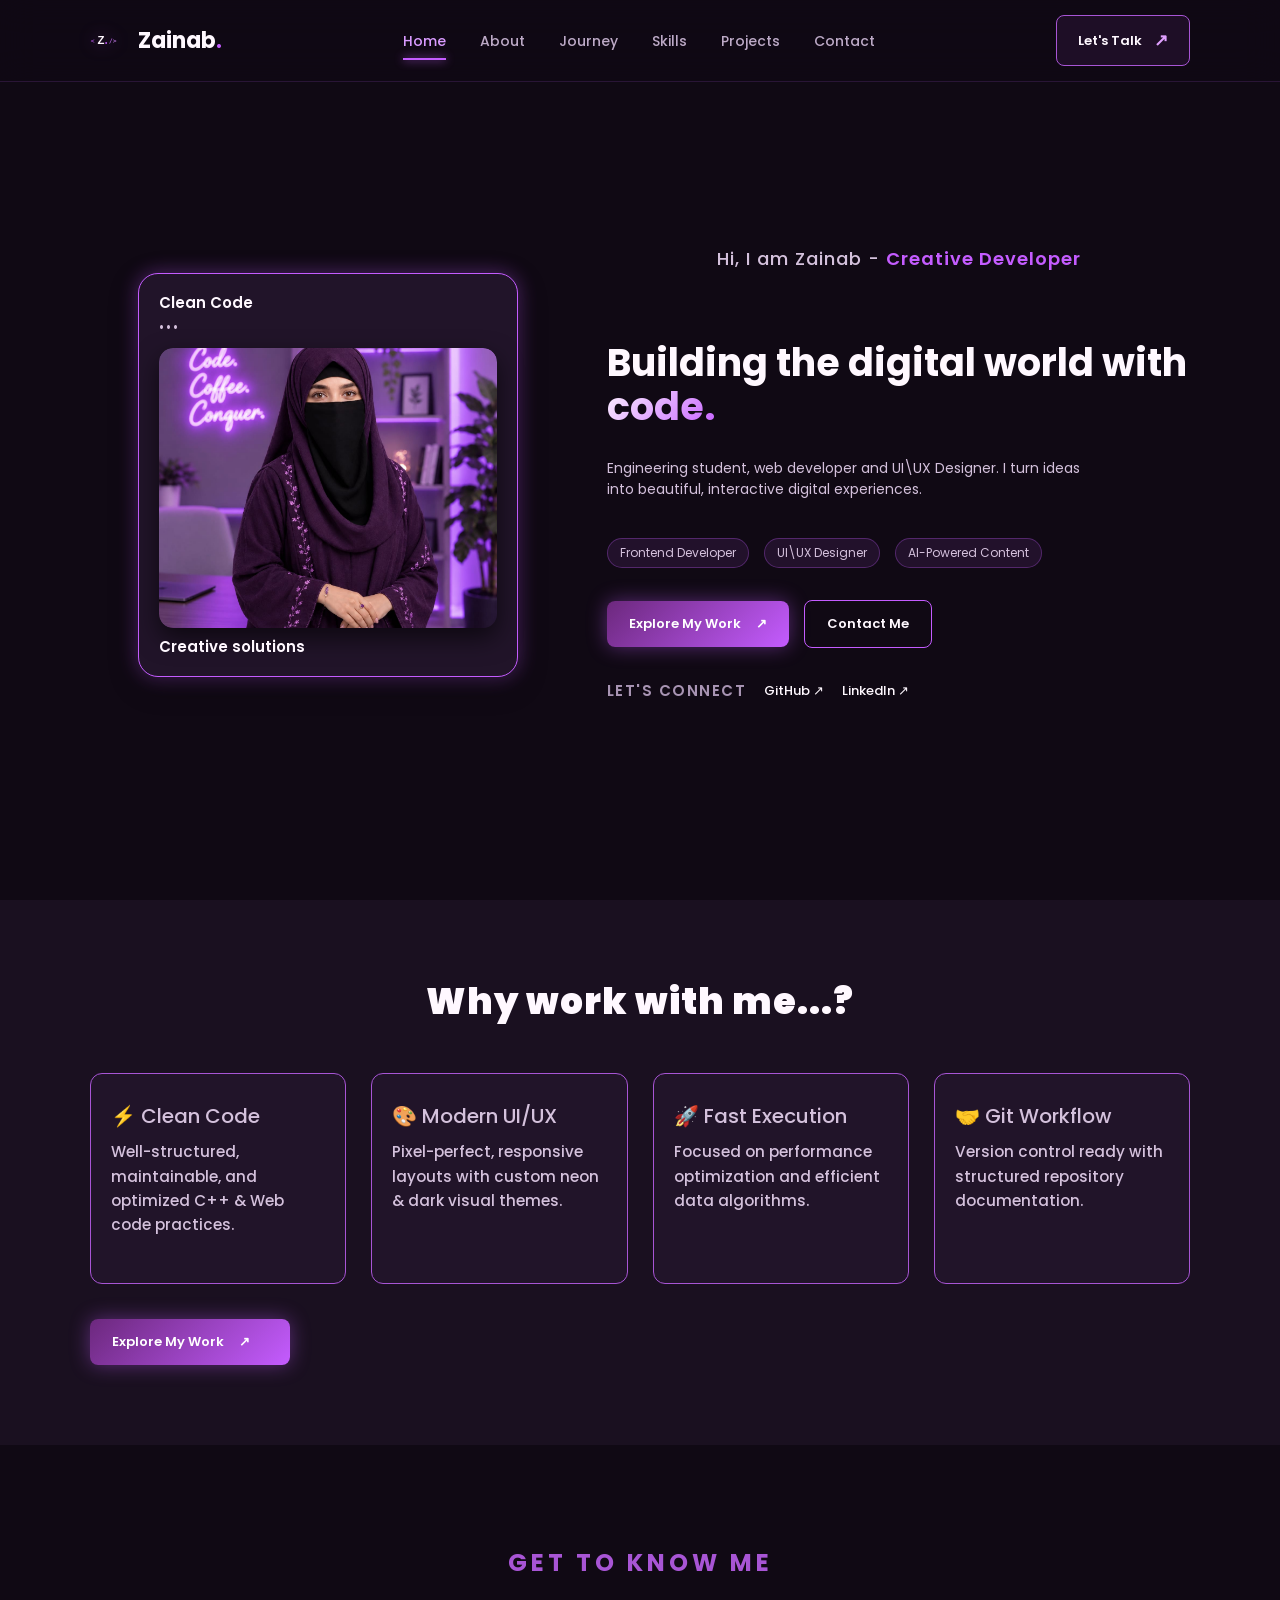
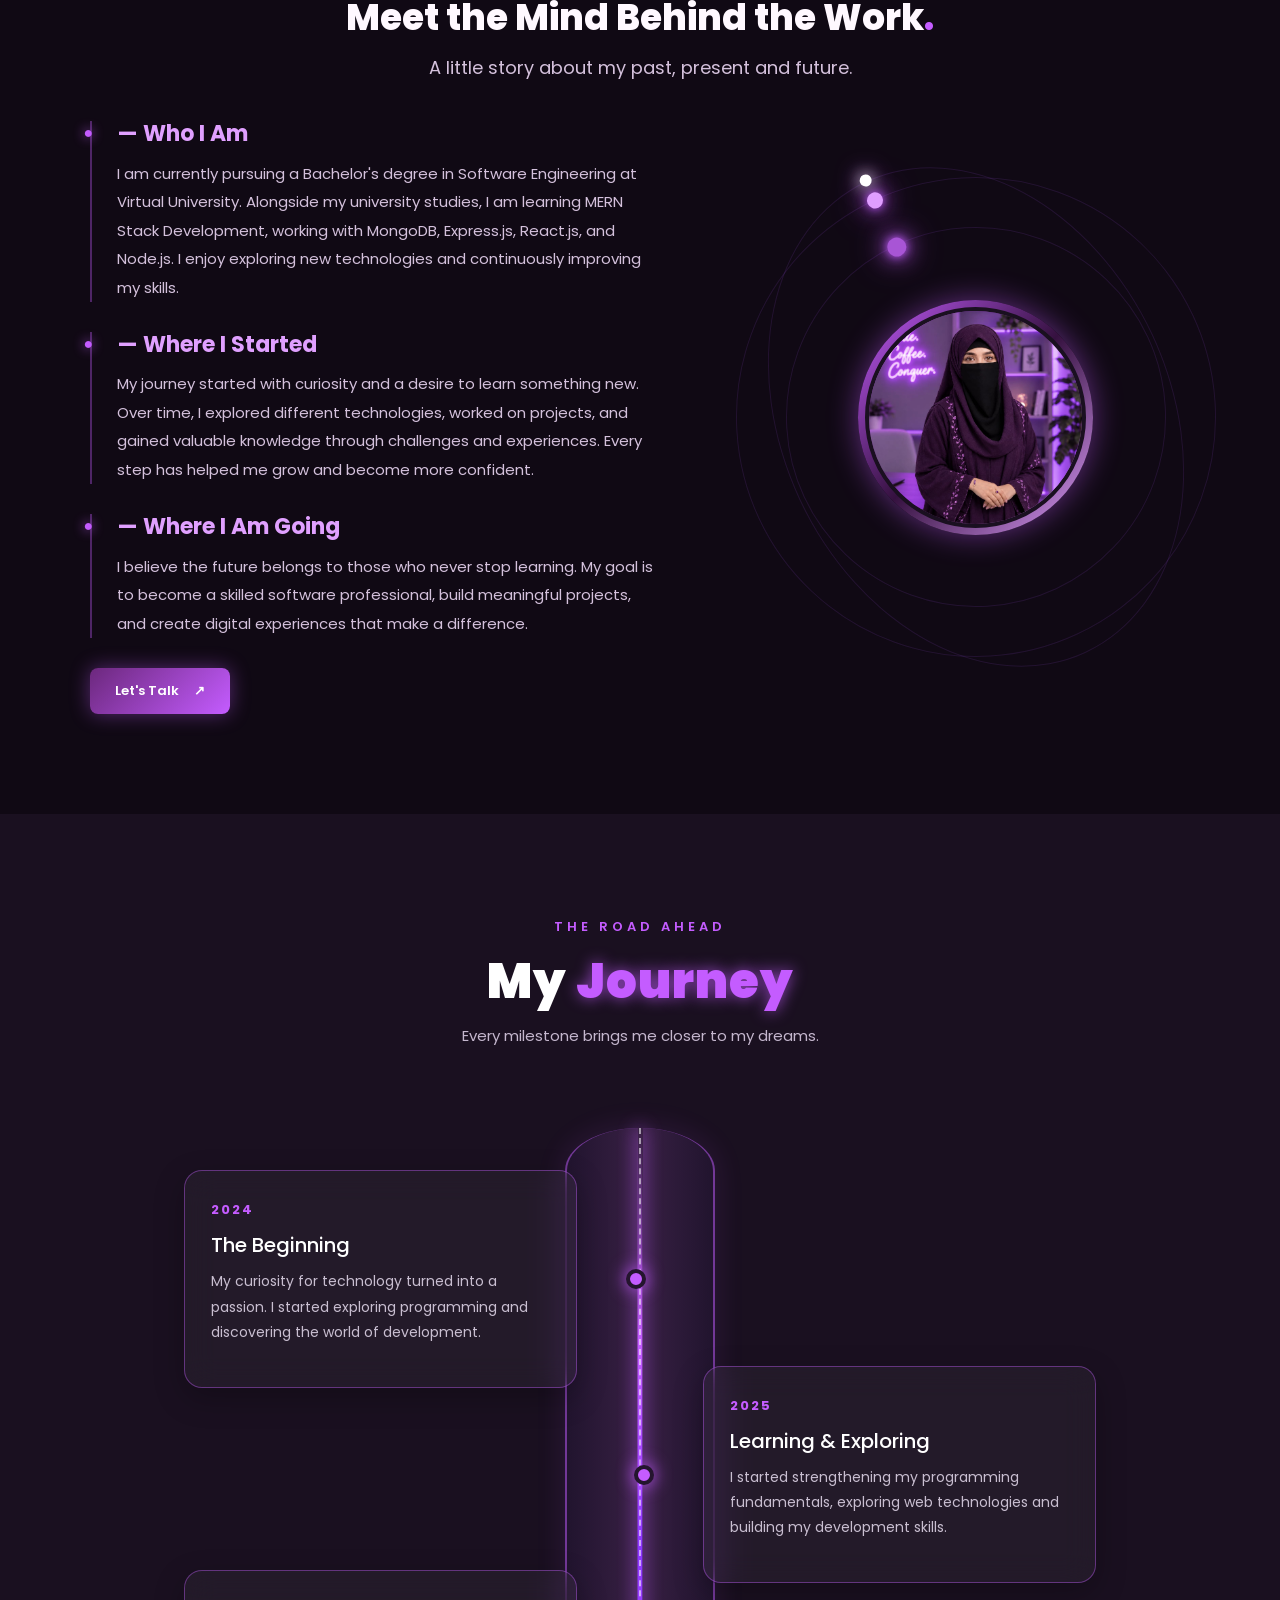
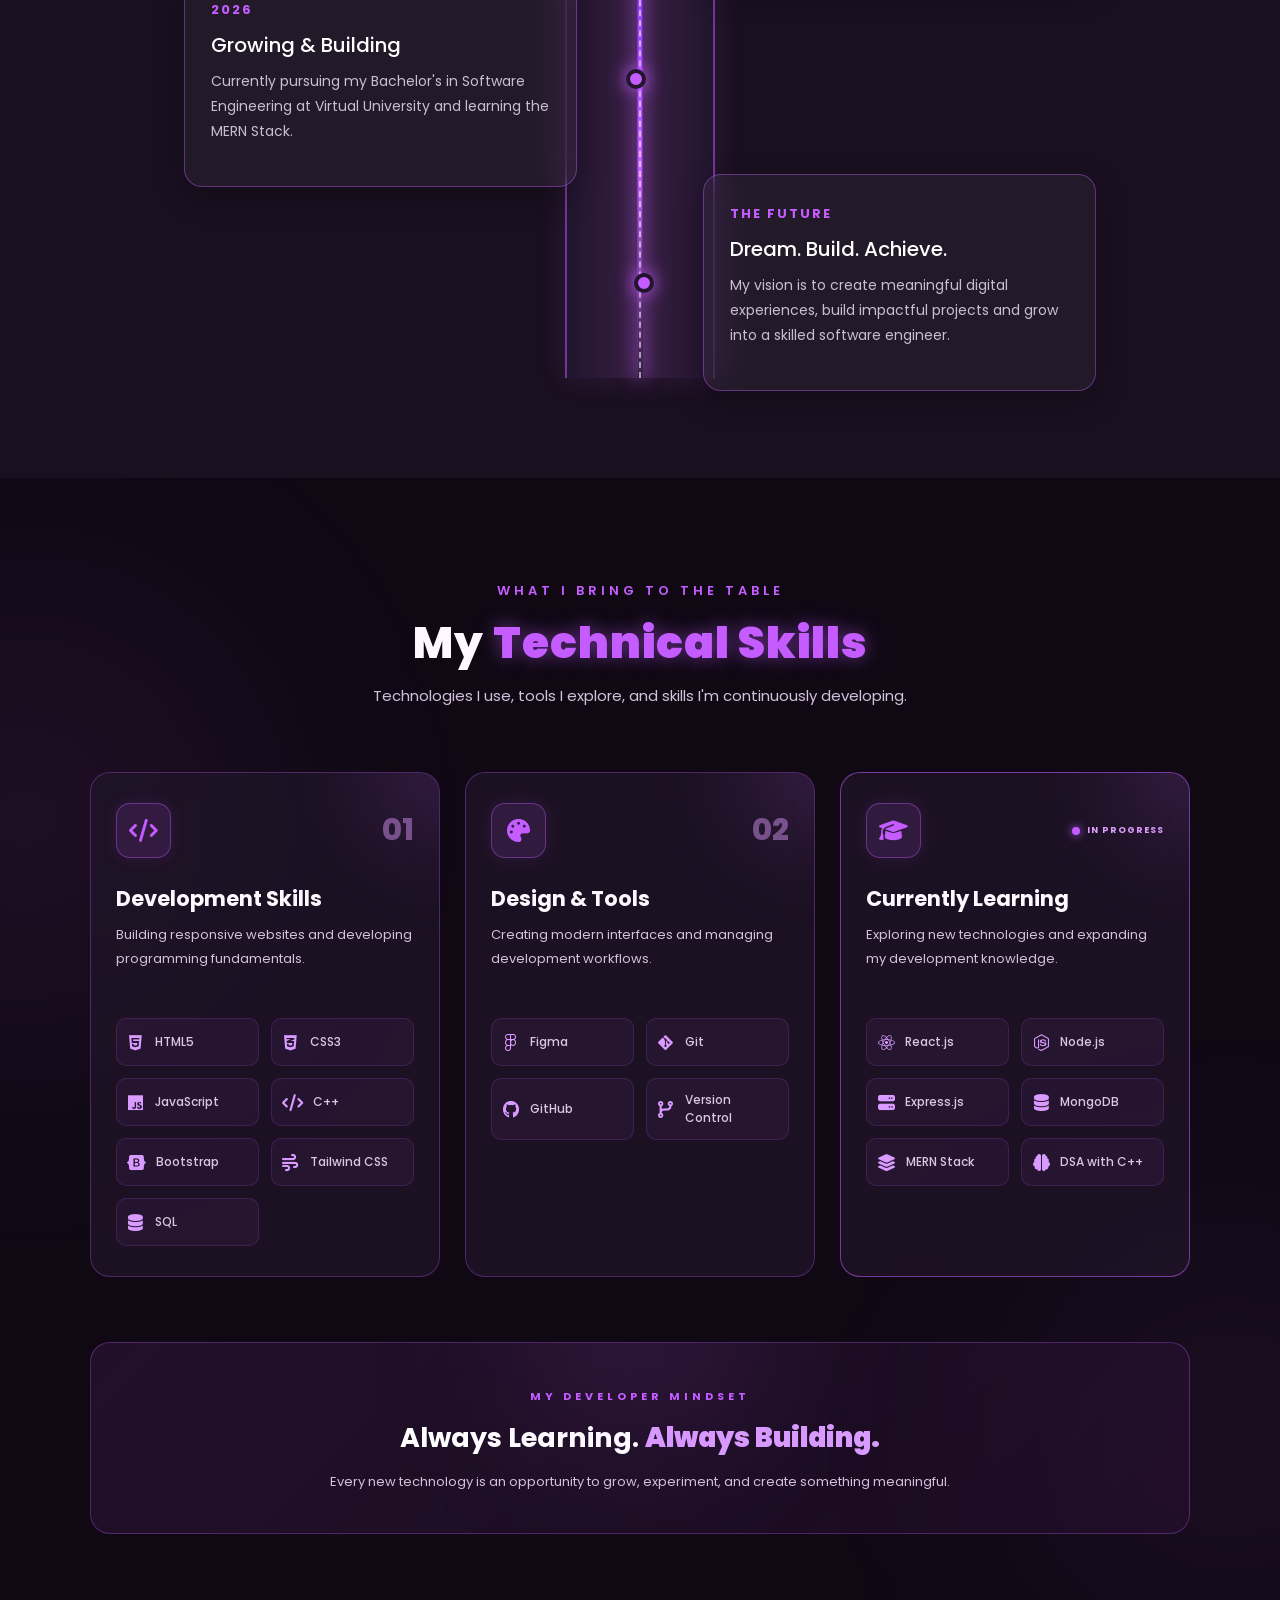
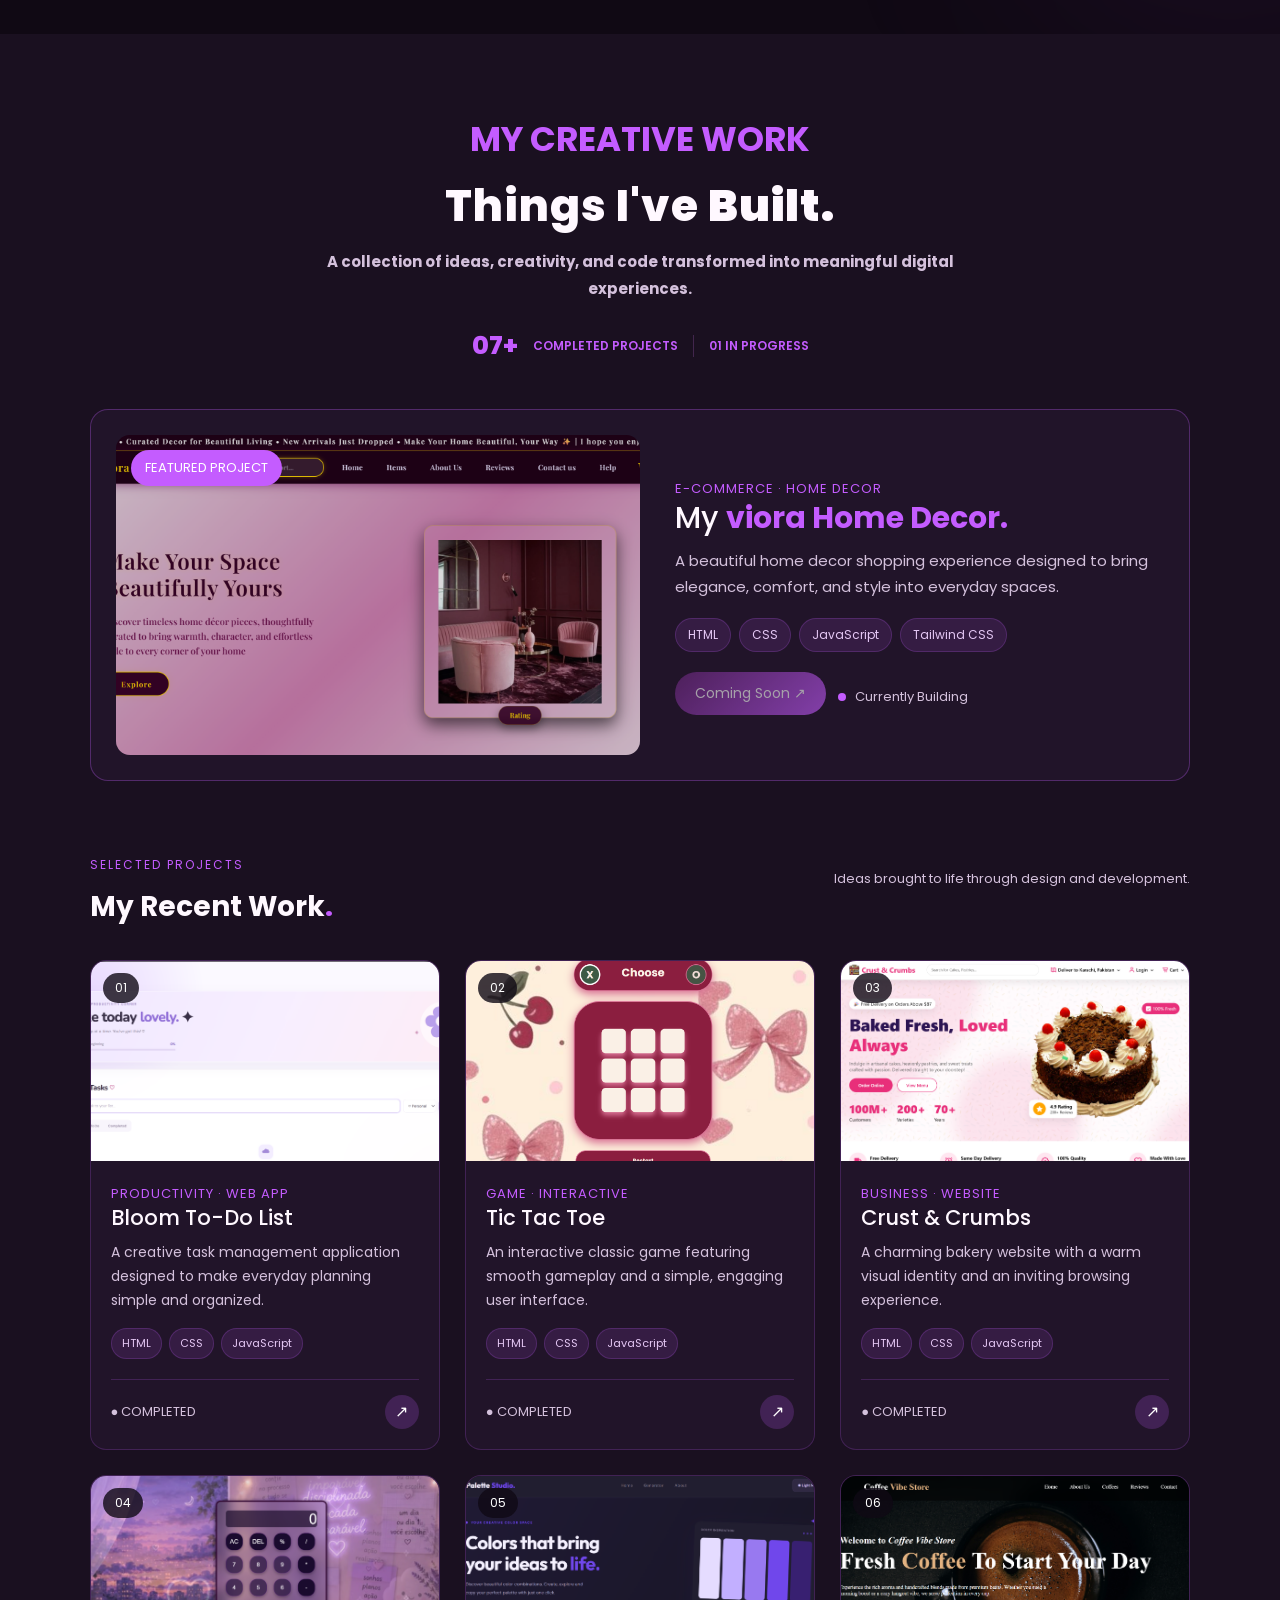
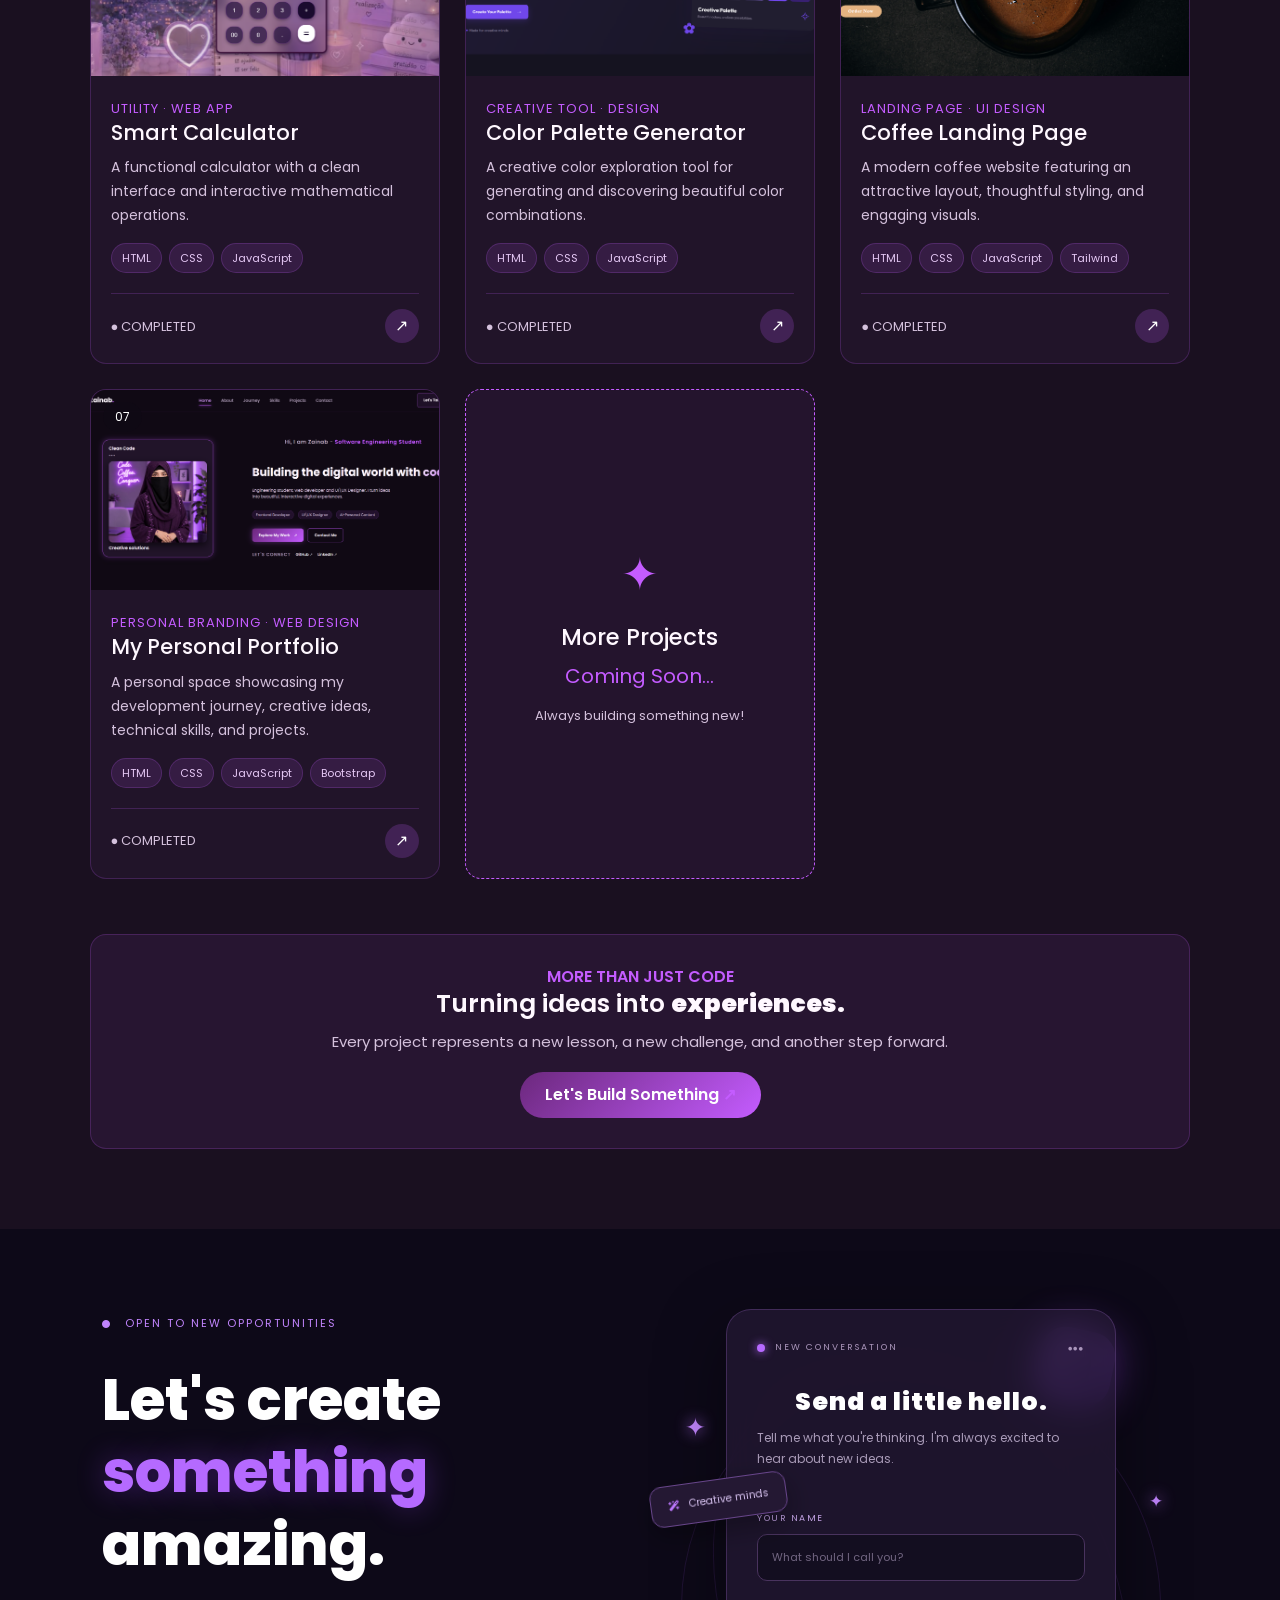
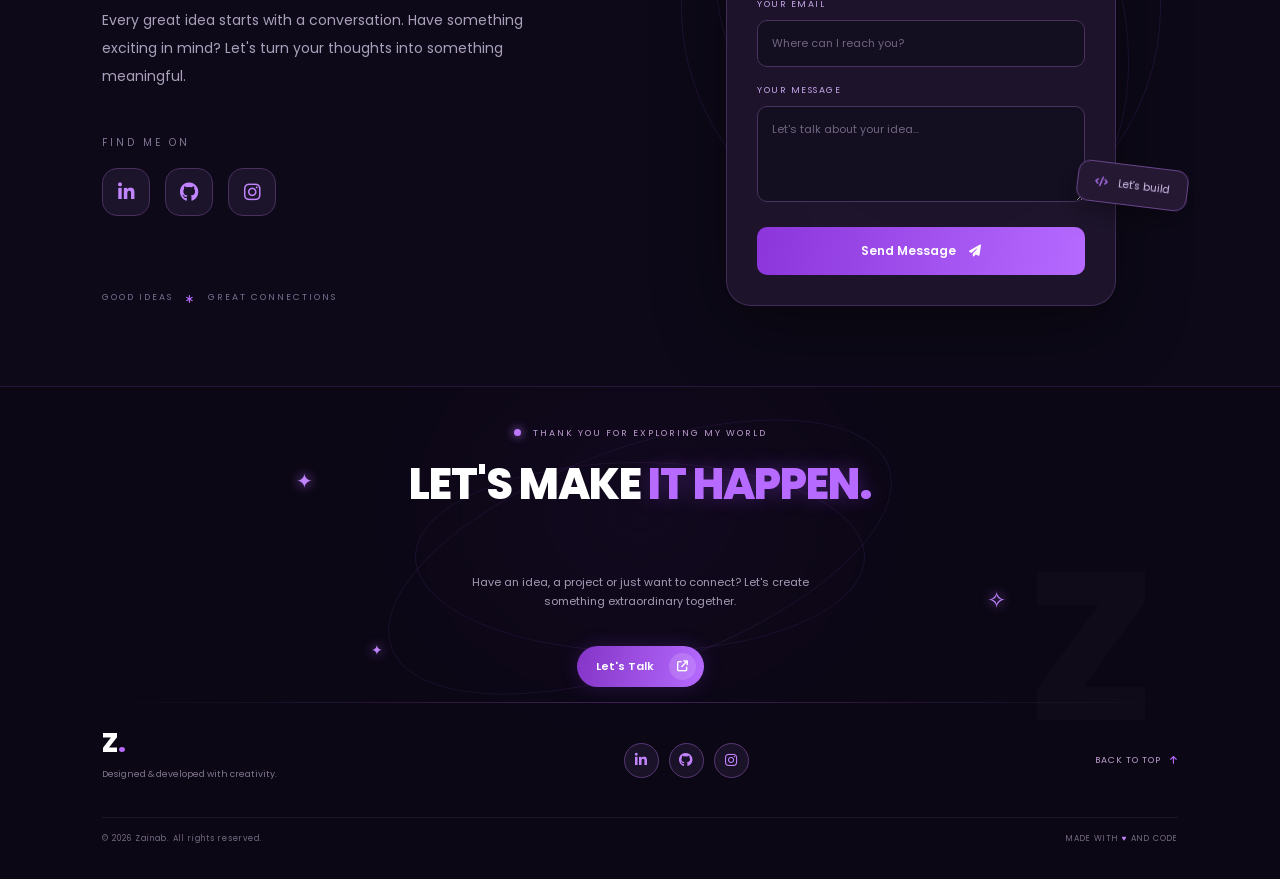
==== commit 598eb360: "Add portfolio project and social links Link project cards to their live demos and GitHub repositorie" ====
--- a/index.html
+++ b/index.html
@@ -99,13 +99,13 @@
           <div class="hero-socials" data-aos="fade-left">
             <span>LET'S CONNECT</span>
             <a
-              href="https://github.com/"
+              href="https://github.com/zainab-naeem-20"
               target="_blank"
               rel="noopener noreferrer"
               >GitHub ↗</a
             >
             <a
-              href="https://www.linkedin.com/"
+              href="https://www.linkedin.com/in/zainab-naeem-1ab38a312/"
               target="_blank"
               rel="noopener noreferrer"
               >LinkedIn ↗</a
@@ -488,7 +488,7 @@
             </div>
 
             <div class="project-actions">
-              <a href="#" class="project-btn disabled-link">
+              <a href="https://github.com/zainab-naeem-20/Viora-home" class="project-btn disabled-link">
                 Coming Soon <span>↗</span>
               </a>
               <span class="project-progress-text">
@@ -513,7 +513,7 @@
               <img src="./images/bloom-todo.png" alt="Bloom To-Do List" />
               <span class="project-number">01</span>
               <div class="project-image-overlay">
-                <a href="#" class="image-demo-link">View Live Demo ↗</a>
+                <a href="https://zainab-naeem-20.github.io/bloom-todo-list/" class="image-demo-link">View Live Demo ↗</a>
               </div>
             </div>
             <div class="project-card-content">
@@ -530,7 +530,7 @@
               </div>
               <div class="project-card-footer">
                 <span class="completed-label">● COMPLETED</span>
-                <a href="#" class="project-arrow">↗</a>
+                <a href="https://github.com/zainab-naeem-20/bloom-todo-list" class="project-arrow">↗</a>
               </div>
             </div>
           </article>
@@ -540,7 +540,7 @@
               <img src="./images/tic-tac-toe.png" alt="Tic Tac Toe Game" />
               <span class="project-number">02</span>
               <div class="project-image-overlay">
-                <a href="#" class="image-demo-link">View Live Demo ↗</a>
+                <a href="https://zainab-naeem-20.github.io/Tic-Tac-Toe/" class="image-demo-link">View Live Demo ↗</a>
               </div>
             </div>
             <div class="project-card-content">
@@ -557,7 +557,7 @@
               </div>
               <div class="project-card-footer">
                 <span class="completed-label">● COMPLETED</span>
-                <a href="#" class="project-arrow">↗</a>
+                <a href="https://github.com/zainab-naeem-20/Tic-Tac-Toe" class="project-arrow">↗</a>
               </div>
             </div>
           </article>
@@ -570,7 +570,7 @@
               />
               <span class="project-number">03</span>
               <div class="project-image-overlay">
-                <a href="#" class="image-demo-link">View Live Demo ↗</a>
+                <a href="https://zainab-naeem-20.github.io/Crust-Crumbs/" class="image-demo-link">View Live Demo ↗</a>
               </div>
             </div>
             <div class="project-card-content">
@@ -587,7 +587,7 @@
               </div>
               <div class="project-card-footer">
                 <span class="completed-label">● COMPLETED</span>
-                <a href="#" class="project-arrow">↗</a>
+                <a href="https://github.com/zainab-naeem-20/Crust-Crumbs" class="project-arrow">↗</a>
               </div>
             </div>
           </article>
@@ -600,7 +600,7 @@
               />
               <span class="project-number">04</span>
               <div class="project-image-overlay">
-                <a href="#" class="image-demo-link">View Live Demo ↗</a>
+                <a href="https://zainab-naeem-20.github.io/Calculator-/" class="image-demo-link">View Live Demo ↗</a>
               </div>
             </div>
             <div class="project-card-content">
@@ -617,7 +617,7 @@
               </div>
               <div class="project-card-footer">
                 <span class="completed-label">● COMPLETED</span>
-                <a href="#" class="project-arrow">↗</a>
+                <a href="https://github.com/zainab-naeem-20/Calculator-" class="project-arrow">↗</a>
               </div>
             </div>
           </article>
@@ -630,7 +630,7 @@
               />
               <span class="project-number">05</span>
               <div class="project-image-overlay">
-                <a href="#" class="image-demo-link">View Live Demo ↗</a>
+                <a href="https://zainab-naeem-20.github.io/Color-Palette-Generator/" class="image-demo-link">View Live Demo ↗</a>
               </div>
             </div>
             <div class="project-card-content">
@@ -647,17 +647,17 @@
               </div>
               <div class="project-card-footer">
                 <span class="completed-label">● COMPLETED</span>
-                <a href="#" class="project-arrow">↗</a>
+                <a href="https://github.com/zainab-naeem-20/Color-Palette-Generator" class="project-arrow">↗</a>
               </div>
             </div>
           </article>
 
           <article class="project-card" data-aos="fade-up" data-aos-delay="200">
             <div class="project-image">
-              <img src="images/coffee-landing.jpg" alt="Coffee Landing Page" />
+              <img src="./images/coffee-landing.png" alt="Coffee Landing Page" />
               <span class="project-number">06</span>
               <div class="project-image-overlay">
-                <a href="#" class="image-demo-link">View Live Demo ↗</a>
+                <a href="https://zainab-naeem-20.github.io/coffee-vibe-store/" class="image-demo-link">View Live Demo ↗</a>
               </div>
             </div>
             <div class="project-card-content">
@@ -675,7 +675,7 @@
               </div>
               <div class="project-card-footer">
                 <span class="completed-label">● COMPLETED</span>
-                <a href="#" class="project-arrow">↗</a>
+                <a href="https://github.com/zainab-naeem-20/coffee-vibe-store" class="project-arrow">↗</a>
               </div>
             </div>
           </article>
@@ -688,7 +688,7 @@
               />
               <span class="project-number">07</span>
               <div class="project-image-overlay">
-                <a href="#" class="image-demo-link">View Live Demo ↗</a>
+                <a href="https://zainab-naeem-20.github.io/Personal-Portfolio-website/" class="image-demo-link">View Live Demo ↗</a>
               </div>
             </div>
             <div class="project-card-content">
@@ -708,7 +708,7 @@
               </div>
               <div class="project-card-footer">
                 <span class="completed-label">● COMPLETED</span>
-                <a href="#" class="project-arrow">↗</a>
+                <a href="https://github.com/zainab-naeem-20/Personal-Portfolio-website" class="project-arrow">↗</a>
               </div>
 
             </div>
@@ -765,15 +765,15 @@
             <p>FIND ME ON</p>
 
             <div class="social-links">
-                <a href="YOUR_LINKEDIN_URL" target="_blank">
+                <a href="https://www.linkedin.com/in/zainab-naeem-1ab38a312/" target="_blank">
                     <i class="fa-brands fa-linkedin-in"></i>
                 </a>
 
-                <a href="YOUR_GITHUB_URL" target="_blank">
+                <a href="https://github.com/zainab-naeem-20" target="_blank">
                     <i class="fa-brands fa-github"></i>
                 </a>
 
-                <a href="YOUR_INSTAGRAM_URL" target="_blank">
+                <a href="#" target="_blank">
                     <i class="fa-brands fa-instagram"></i>
                 </a>
             </div>
@@ -899,15 +899,15 @@
         </div>
 
         <div class="footer-socials">
-            <a href="YOUR_LINKEDIN_URL" target="_blank" aria-label="LinkedIn">
+            <a href="https://www.linkedin.com/in/zainab-naeem-1ab38a312/" target="_blank" aria-label="LinkedIn">
                 <i class="fa-brands fa-linkedin-in"></i>
             </a>
 
-            <a href="YOUR_GITHUB_URL" target="_blank" aria-label="GitHub">
+            <a href="https://github.com/zainab-naeem-20" target="_blank" aria-label="GitHub">
                 <i class="fa-brands fa-github"></i>
             </a>
 
-            <a href="YOUR_INSTAGRAM_URL" target="_blank" aria-label="Instagram">
+            <a href="#" target="_blank" aria-label="Instagram">
                 <i class="fa-brands fa-instagram"></i>
             </a>
         </div>
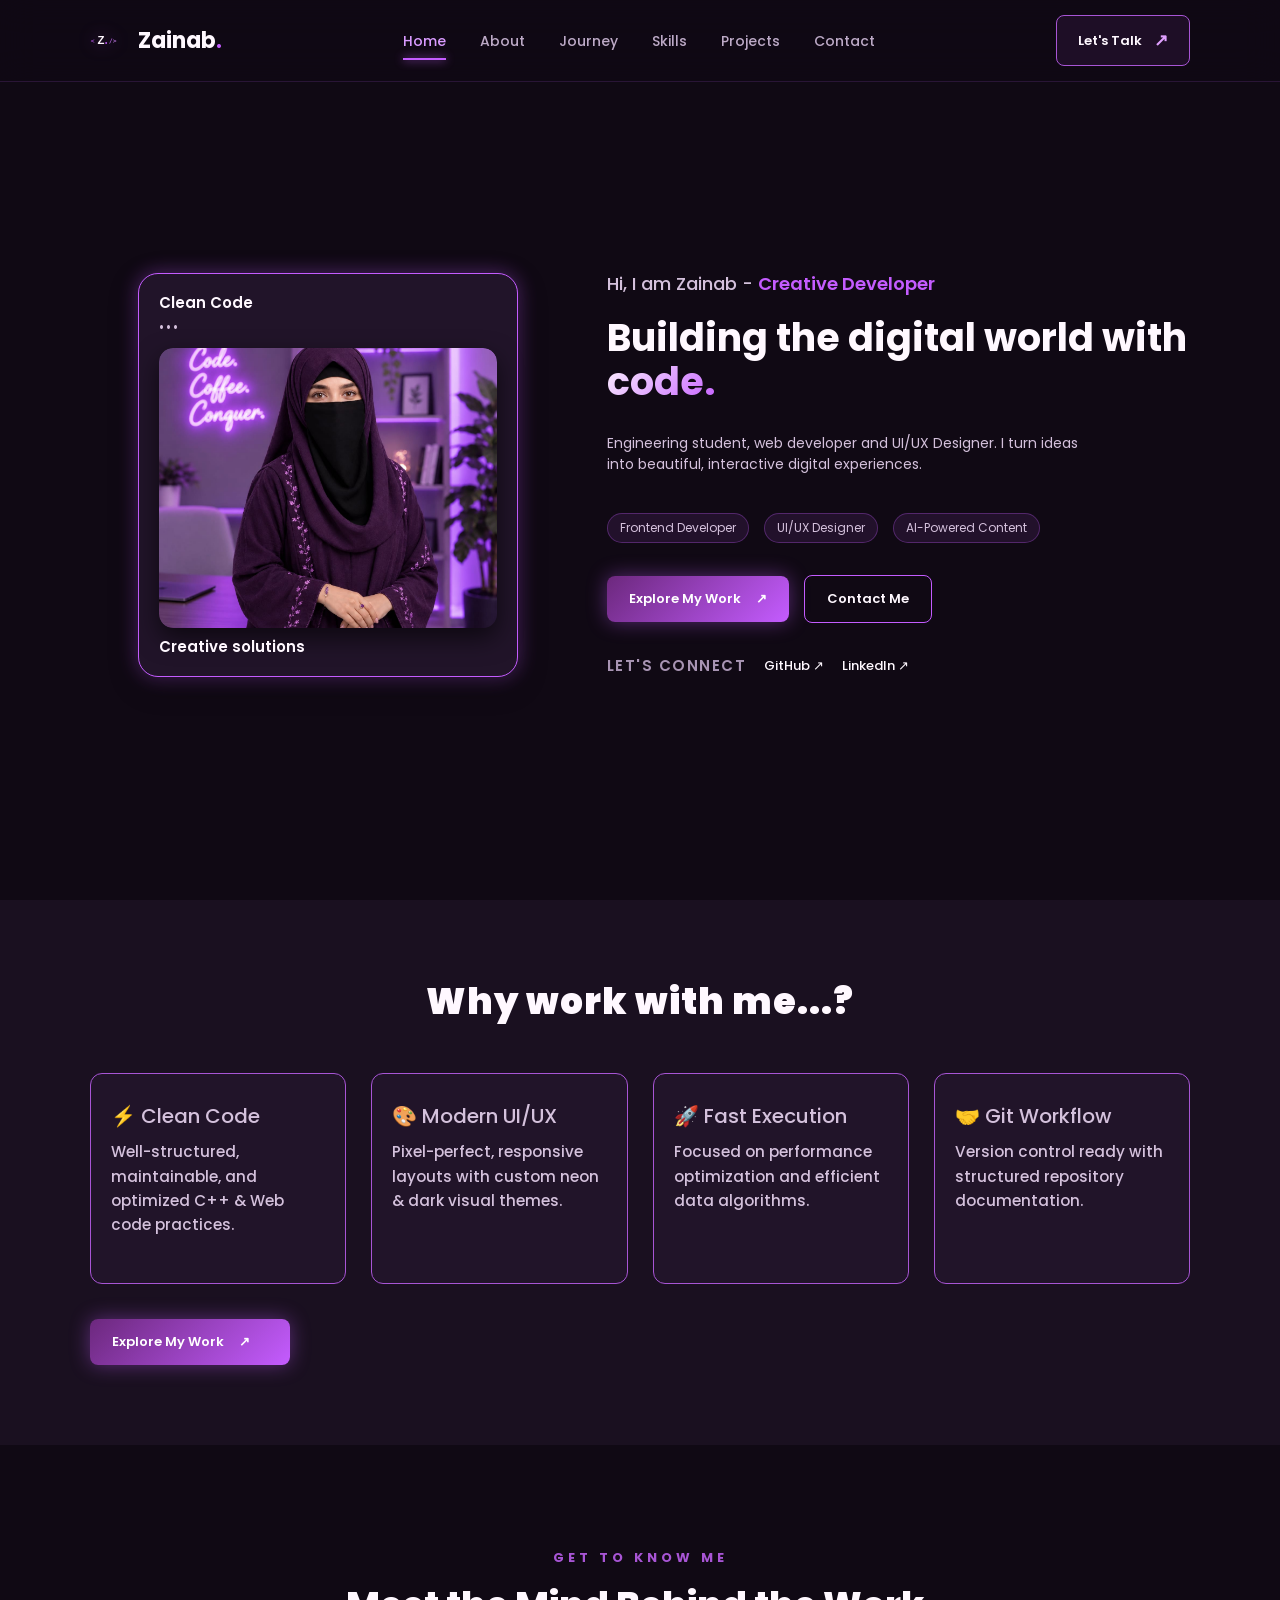
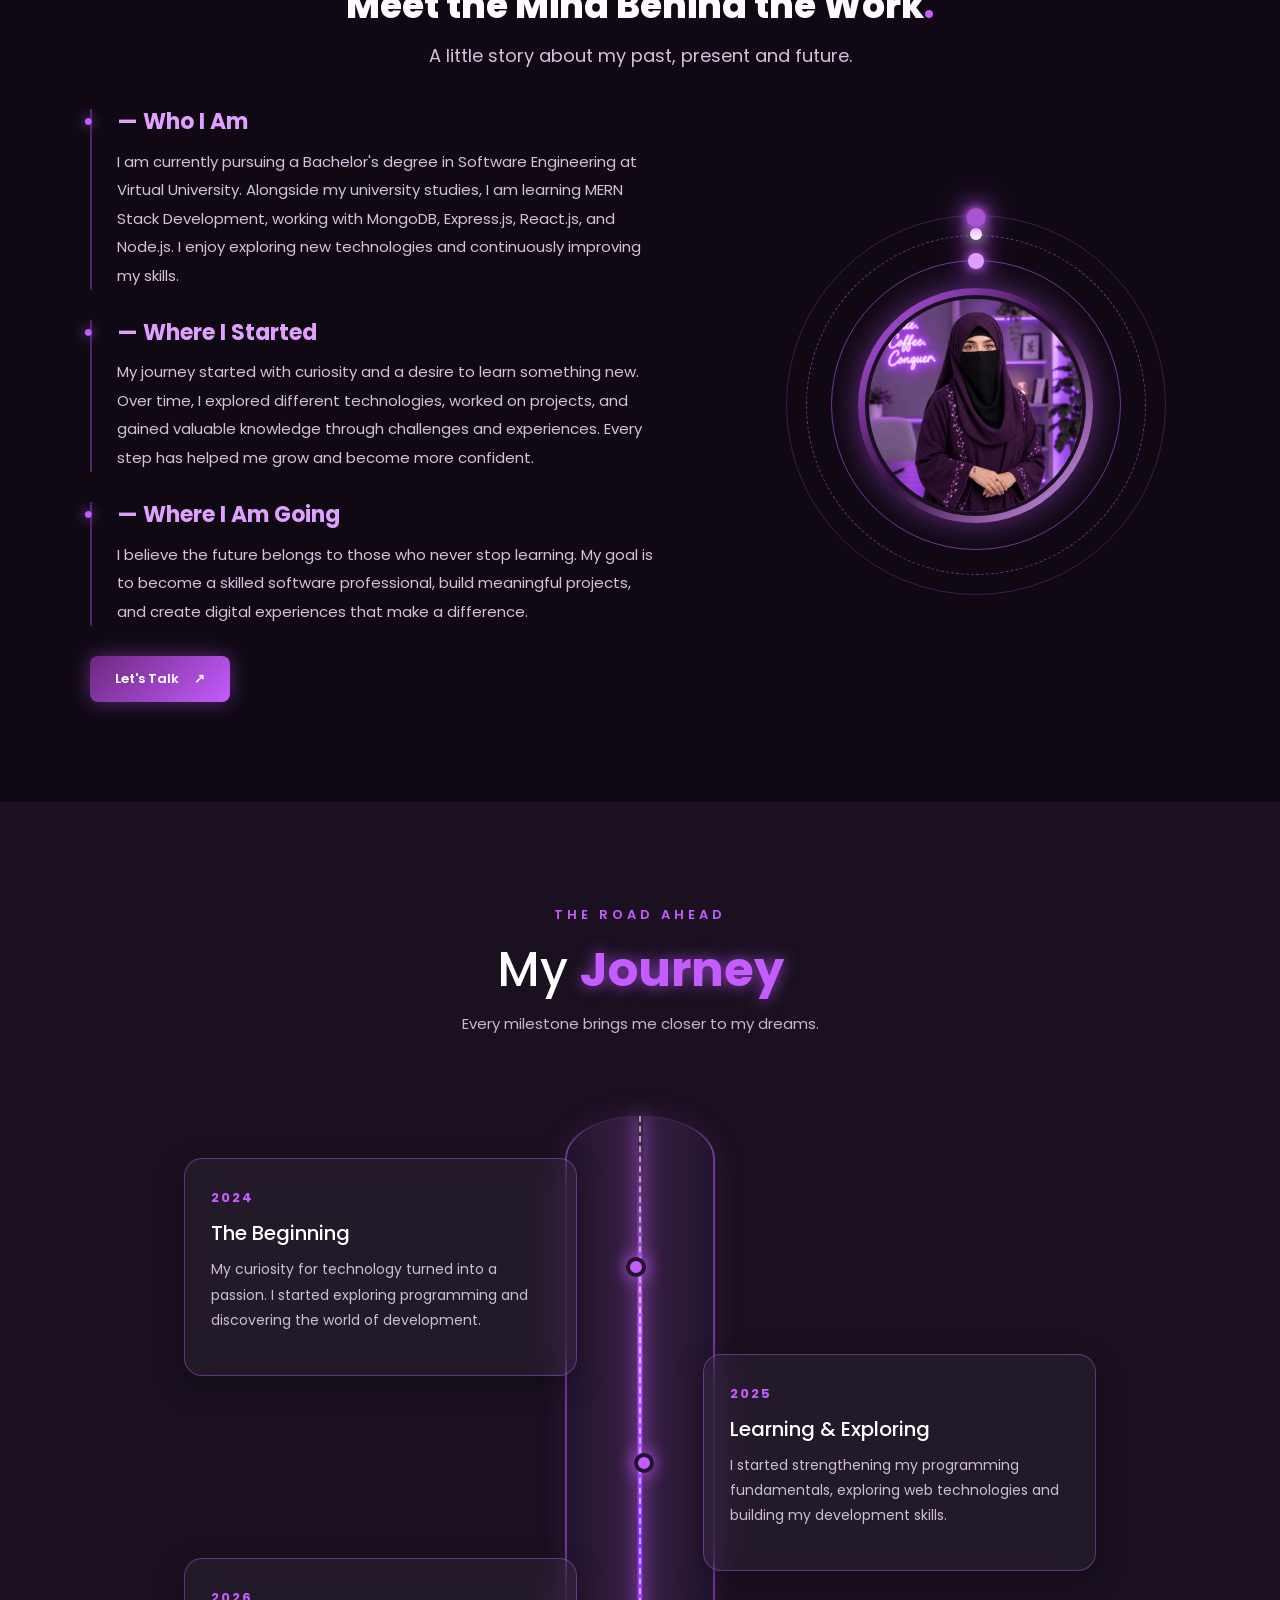
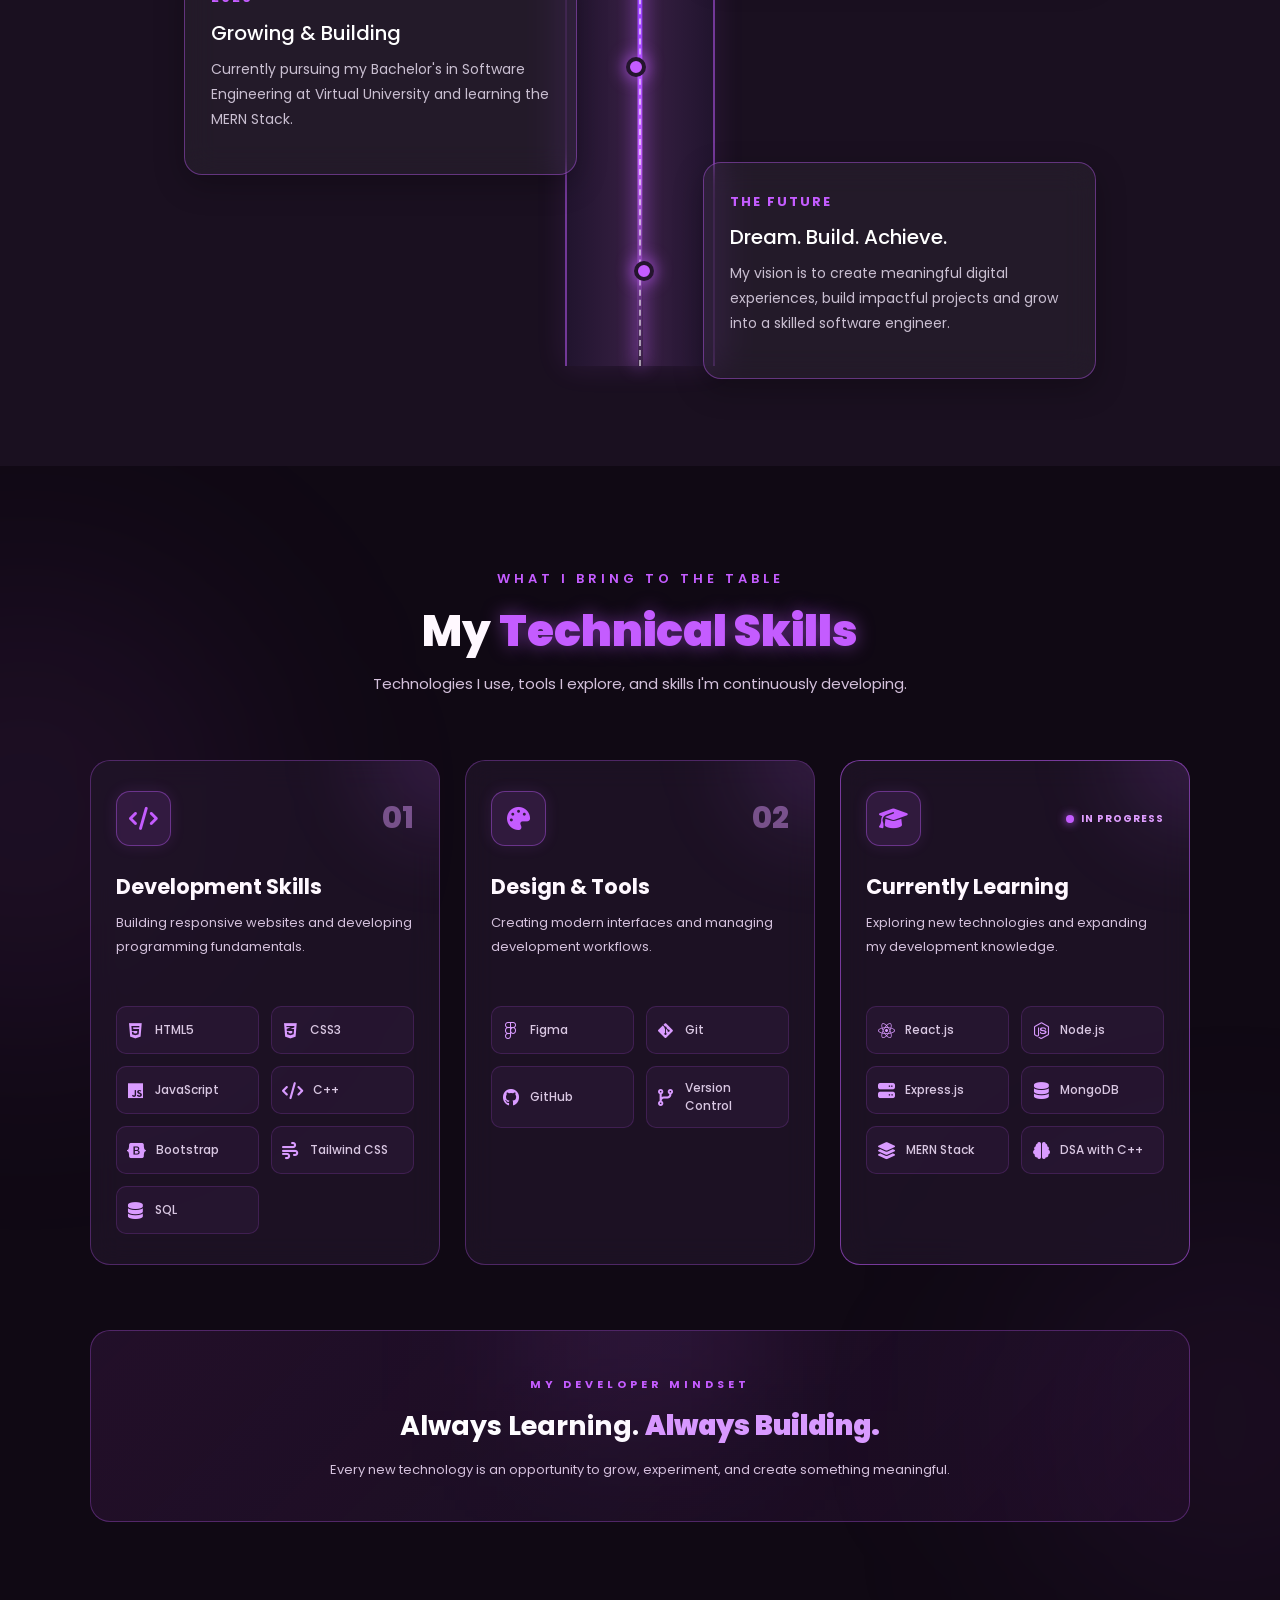
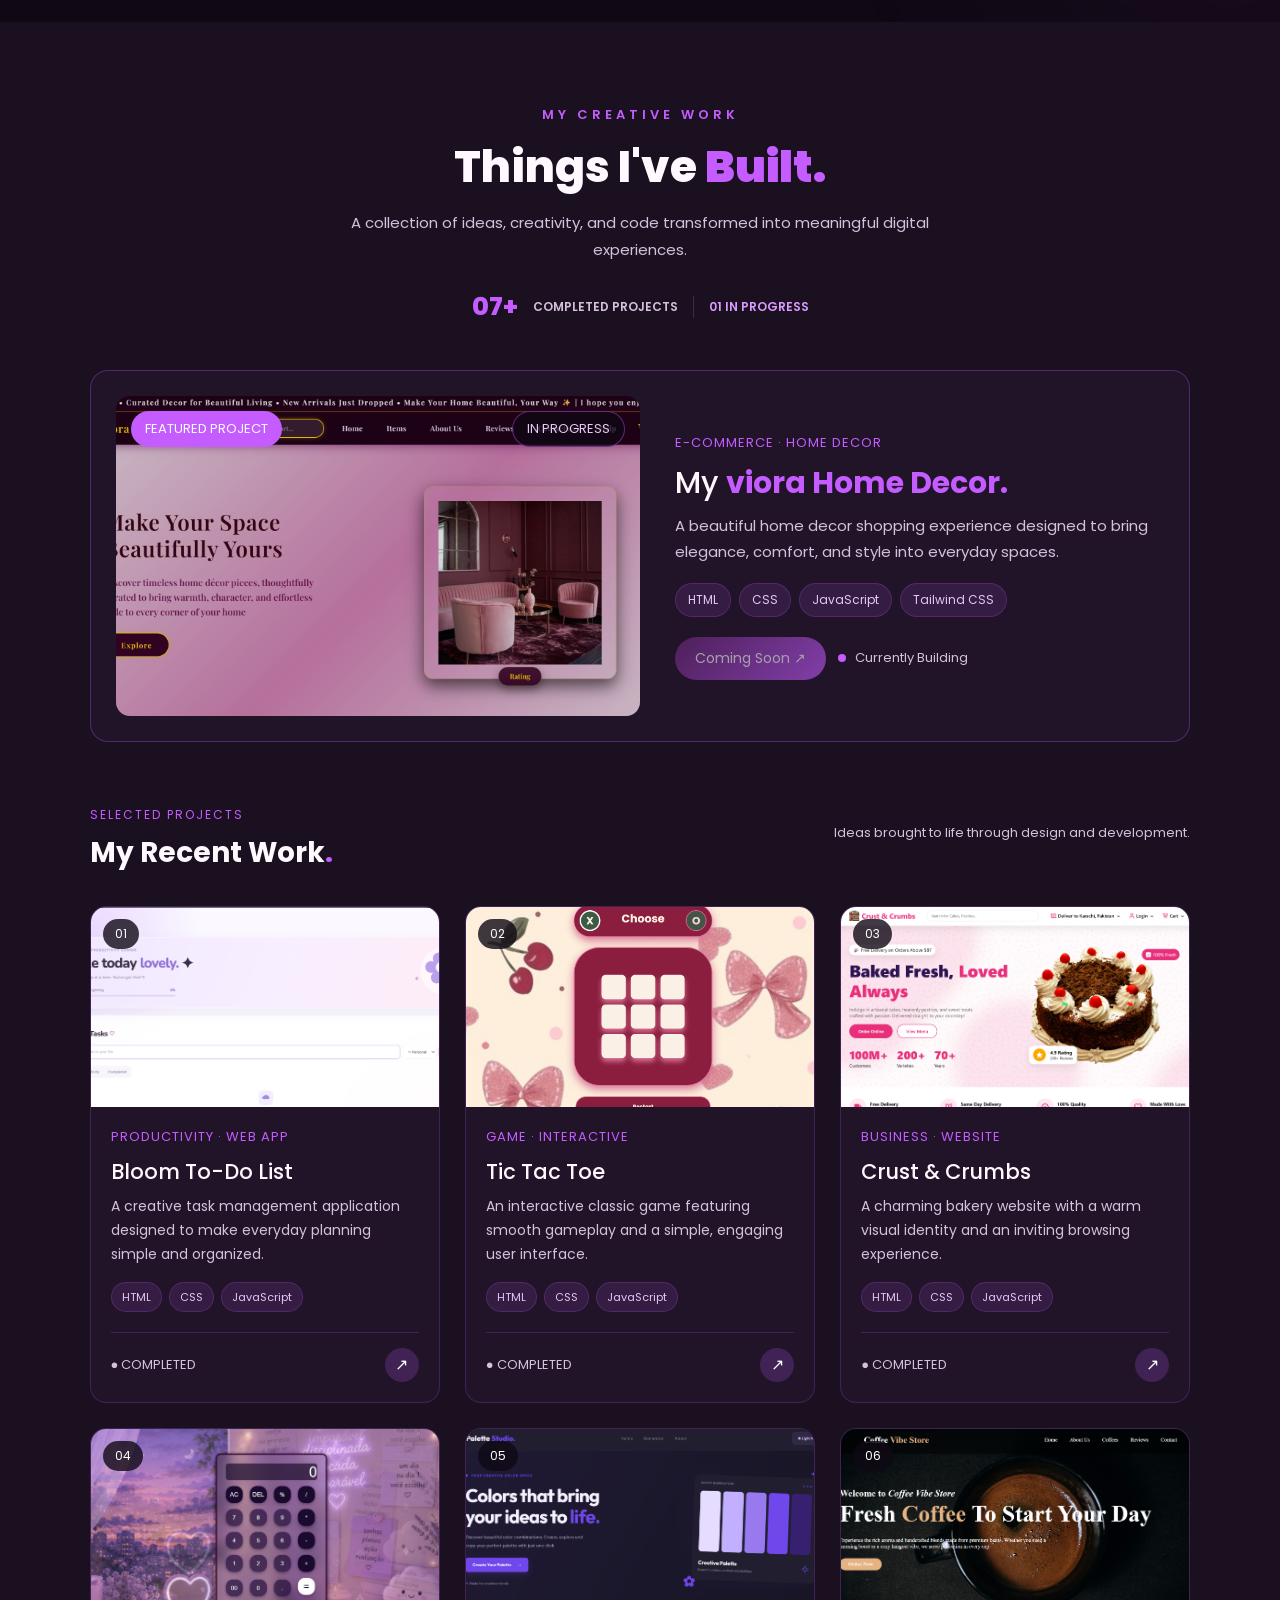
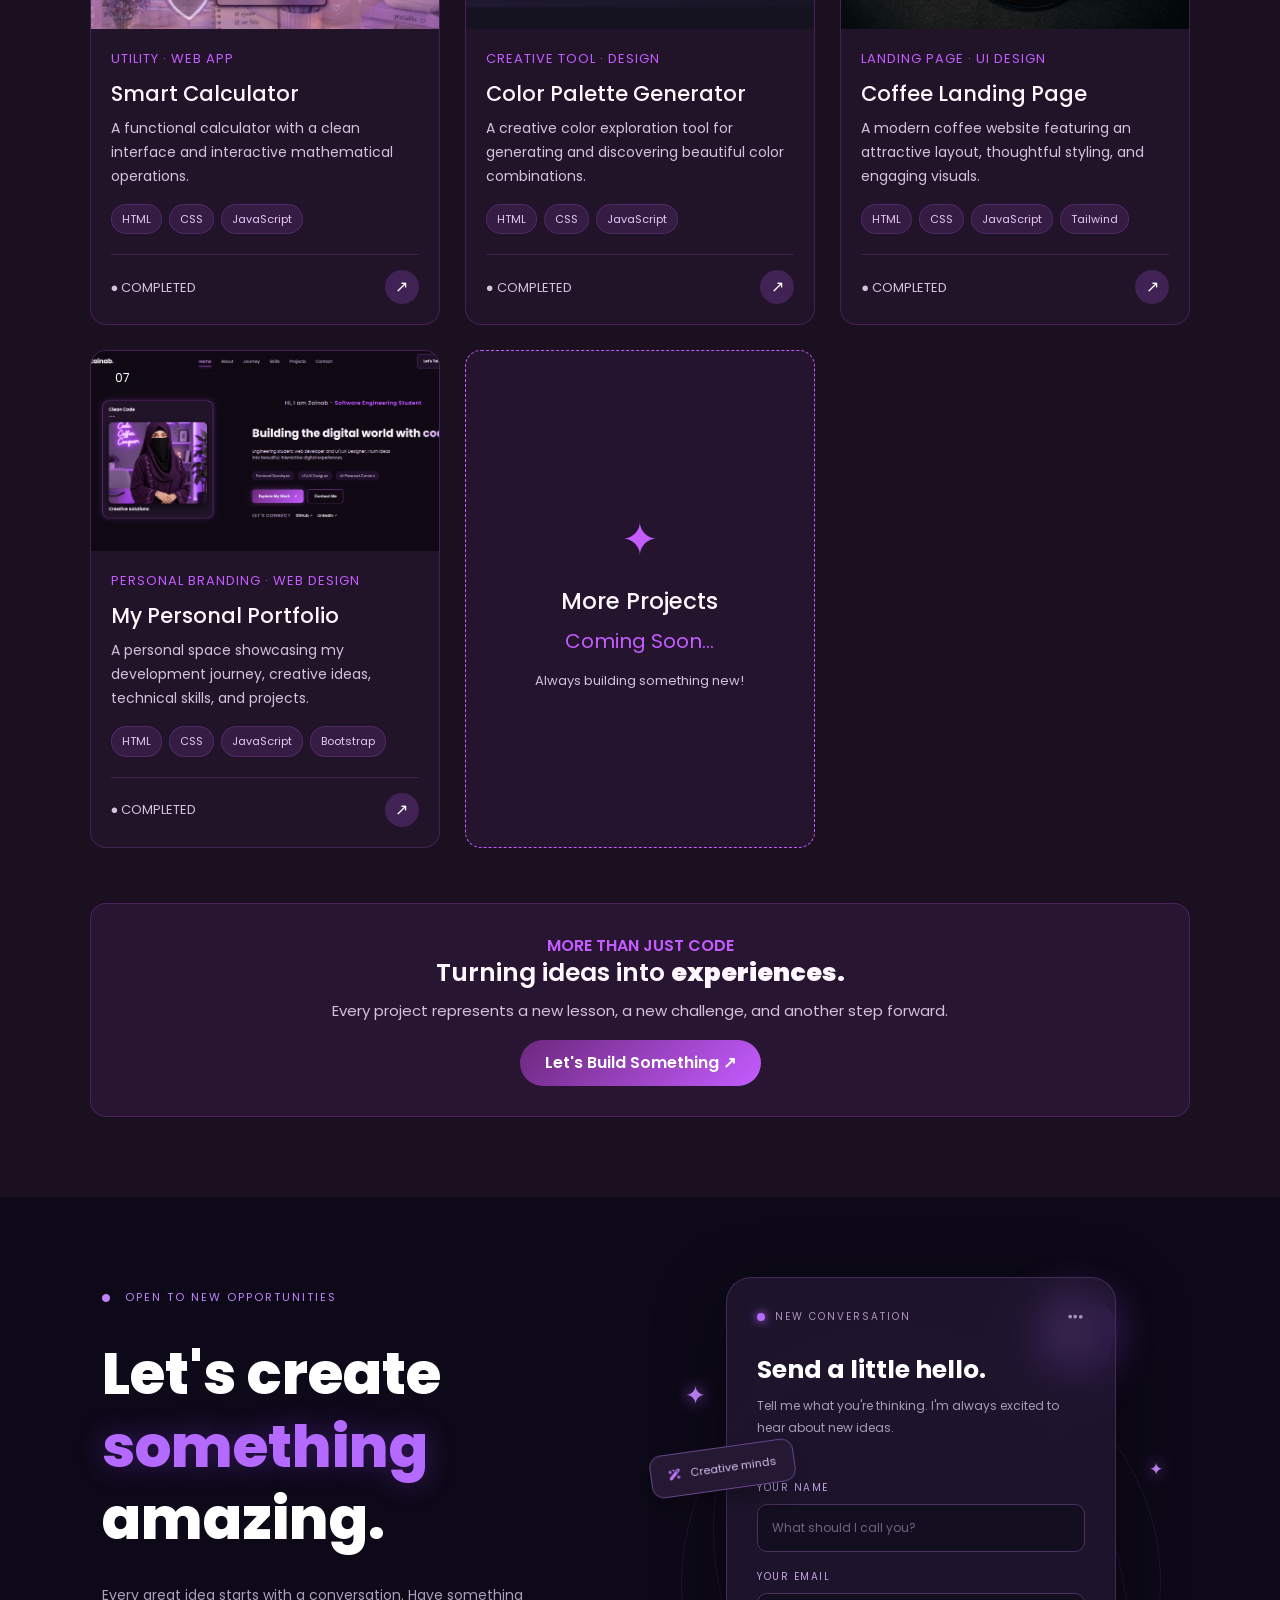
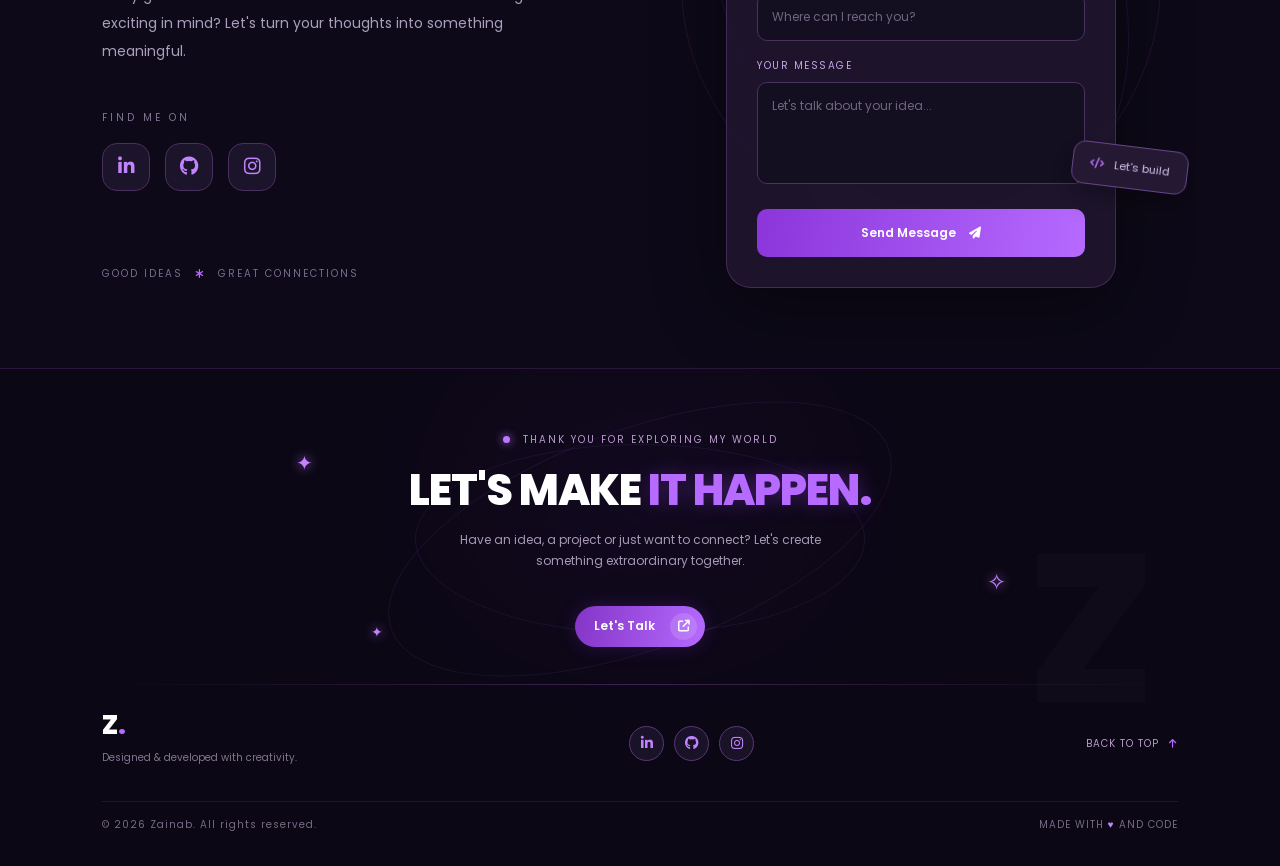
==== commit f3ed03be: "Added format in files" ====
--- a/index.html
+++ b/index.html
@@ -8,7 +8,7 @@
 
     <meta
       name="description"
-      content="Personal portfolio of a web developer specializing in MERN stack, AI and Python."
+      content="Personal portfolio of Zainab, a front-end developer and UI/UX designer learning the MERN stack."
     />
 
     <link rel="preconnect" href="https://fonts.googleapis.com" />
@@ -35,15 +35,14 @@
   </head>
 
   <body>
-    <!-- navbar -->
-
+    <!-- NAVBAR -->
     <nav class="navbar">
       <a href="#home" class="nav-logo">
         <img src="images/logo.svg" alt="Logo" />
         <span>Zainab<span class="logo-dot">.</span></span>
       </a>
 
-      <ul class="nav-links">
+      <ul class="nav-links" id="nav-menu">
         <li><a href="#home" class="active">Home</a></li>
         <li><a href="#about">About</a></li>
         <li><a href="#journey">Journey</a></li>
@@ -53,10 +52,22 @@
       </ul>
 
       <a href="#contact" class="nav-cta"> Let's Talk <span>↗</span> </a>
+
+      <button
+        class="nav-toggle"
+        id="nav-toggle"
+        type="button"
+        aria-label="Toggle menu"
+        aria-expanded="false"
+        aria-controls="nav-menu"
+      >
+        <span></span>
+        <span></span>
+        <span></span>
+      </button>
     </nav>
 
-    <!-- hero section -->
-
+    <!-- HERO SECTION -->
     <section class="home-container" id="home">
       <div class="home">
         <div class="left" data-aos="fade-down">
@@ -65,7 +76,11 @@
               <strong>Clean Code</strong>
               <p>•••</p>
               <div class="inner">
-                <img class="heroimg" src="images/heroimg.jpeg" alt="" />
+                <img
+                  class="heroimg"
+                  src="images/heroimg.jpeg"
+                  alt="Zainab - Frontend Developer"
+                />
               </div>
               <strong>Creative solutions</strong>
             </div>
@@ -78,13 +93,13 @@
             <span class="gradient-text">code.</span>
           </h1>
           <p class="hero-description">
-            Engineering student, web developer and UI\UX Designer. I turn ideas
+            Engineering student, web developer and UI/UX Designer. I turn ideas
             into beautiful, interactive digital experiences.
           </p>
 
           <div class="hero-tags" data-aos="fade-left">
             <span>Frontend Developer</span>
-            <span>UI\UX Designer</span>
+            <span>UI/UX Designer</span>
             <span>AI-Powered Content</span>
           </div>
 
@@ -114,6 +129,8 @@
         </div>
       </div>
     </section>
+
+    <!-- FEATURED SECTION -->
     <section class="featured-section">
       <h2>Why work with me...?</h2>
       <div class="featured-elements" data-aos="fade-left">
@@ -151,6 +168,7 @@
       </div>
     </section>
 
+    <!-- ABOUT SECTION -->
     <section class="about-section" id="about">
       <div class="about-container">
         <div class="about-heading" data-aos="fade-down">
@@ -223,8 +241,7 @@
       </div>
     </section>
 
-    <!-- MY JOURNEY -->
-
+    <!-- JOURNEY SECTION -->
     <section class="road-section" id="journey">
       <div class="road-heading" data-aos="fade-up">
         <span>THE ROAD AHEAD</span>
@@ -289,7 +306,6 @@
     </section>
 
     <!-- SKILLS SECTION -->
-
     <section class="skills-section" id="skills">
       <div class="skills-container">
         <div class="skills-heading" data-aos="fade-down">
@@ -443,7 +459,6 @@
     </section>
 
     <!-- PROJECTS SECTION -->
-
     <section class="projects-section" id="projects">
       <div class="projects-container">
         <div class="projects-heading" data-aos="fade-down">
@@ -488,7 +503,12 @@
             </div>
 
             <div class="project-actions">
-              <a href="https://github.com/zainab-naeem-20/Viora-home" class="project-btn disabled-link">
+              <a
+                href="https://github.com/zainab-naeem-20/Viora-home"
+                class="project-btn disabled-link"
+                aria-disabled="true"
+                tabindex="-1"
+              >
                 Coming Soon <span>↗</span>
               </a>
               <span class="project-progress-text">
@@ -513,7 +533,13 @@
               <img src="./images/bloom-todo.png" alt="Bloom To-Do List" />
               <span class="project-number">01</span>
               <div class="project-image-overlay">
-                <a href="https://zainab-naeem-20.github.io/bloom-todo-list/" class="image-demo-link">View Live Demo ↗</a>
+                <a
+                  href="https://zainab-naeem-20.github.io/bloom-todo-list/"
+                  class="image-demo-link"
+                  target="_blank"
+                  rel="noopener noreferrer"
+                  >View Live Demo ↗</a
+                >
               </div>
             </div>
             <div class="project-card-content">
@@ -530,7 +556,14 @@
               </div>
               <div class="project-card-footer">
                 <span class="completed-label">● COMPLETED</span>
-                <a href="https://github.com/zainab-naeem-20/bloom-todo-list" class="project-arrow">↗</a>
+                <a
+                  href="https://github.com/zainab-naeem-20/bloom-todo-list"
+                  class="project-arrow"
+                  target="_blank"
+                  rel="noopener noreferrer"
+                  aria-label="Bloom To-Do List on GitHub"
+                  >↗</a
+                >
               </div>
             </div>
           </article>
@@ -540,7 +573,13 @@
               <img src="./images/tic-tac-toe.png" alt="Tic Tac Toe Game" />
               <span class="project-number">02</span>
               <div class="project-image-overlay">
-                <a href="https://zainab-naeem-20.github.io/Tic-Tac-Toe/" class="image-demo-link">View Live Demo ↗</a>
+                <a
+                  href="https://zainab-naeem-20.github.io/Tic-Tac-Toe/"
+                  class="image-demo-link"
+                  target="_blank"
+                  rel="noopener noreferrer"
+                  >View Live Demo ↗</a
+                >
               </div>
             </div>
             <div class="project-card-content">
@@ -557,7 +596,14 @@
               </div>
               <div class="project-card-footer">
                 <span class="completed-label">● COMPLETED</span>
-                <a href="https://github.com/zainab-naeem-20/Tic-Tac-Toe" class="project-arrow">↗</a>
+                <a
+                  href="https://github.com/zainab-naeem-20/Tic-Tac-Toe"
+                  class="project-arrow"
+                  target="_blank"
+                  rel="noopener noreferrer"
+                  aria-label="Tic Tac Toe on GitHub"
+                  >↗</a
+                >
               </div>
             </div>
           </article>
@@ -570,7 +616,13 @@
               />
               <span class="project-number">03</span>
               <div class="project-image-overlay">
-                <a href="https://zainab-naeem-20.github.io/Crust-Crumbs/" class="image-demo-link">View Live Demo ↗</a>
+                <a
+                  href="https://zainab-naeem-20.github.io/Crust-Crumbs/"
+                  class="image-demo-link"
+                  target="_blank"
+                  rel="noopener noreferrer"
+                  >View Live Demo ↗</a
+                >
               </div>
             </div>
             <div class="project-card-content">
@@ -587,7 +639,14 @@
               </div>
               <div class="project-card-footer">
                 <span class="completed-label">● COMPLETED</span>
-                <a href="https://github.com/zainab-naeem-20/Crust-Crumbs" class="project-arrow">↗</a>
+                <a
+                  href="https://github.com/zainab-naeem-20/Crust-Crumbs"
+                  class="project-arrow"
+                  target="_blank"
+                  rel="noopener noreferrer"
+                  aria-label="Crust and Crumbs on GitHub"
+                  >↗</a
+                >
               </div>
             </div>
           </article>
@@ -600,7 +659,13 @@
               />
               <span class="project-number">04</span>
               <div class="project-image-overlay">
-                <a href="https://zainab-naeem-20.github.io/Calculator-/" class="image-demo-link">View Live Demo ↗</a>
+                <a
+                  href="https://zainab-naeem-20.github.io/Calculator-/"
+                  class="image-demo-link"
+                  target="_blank"
+                  rel="noopener noreferrer"
+                  >View Live Demo ↗</a
+                >
               </div>
             </div>
             <div class="project-card-content">
@@ -617,7 +682,14 @@
               </div>
               <div class="project-card-footer">
                 <span class="completed-label">● COMPLETED</span>
-                <a href="https://github.com/zainab-naeem-20/Calculator-" class="project-arrow">↗</a>
+                <a
+                  href="https://github.com/zainab-naeem-20/Calculator-"
+                  class="project-arrow"
+                  target="_blank"
+                  rel="noopener noreferrer"
+                  aria-label="Smart Calculator on GitHub"
+                  >↗</a
+                >
               </div>
             </div>
           </article>
@@ -630,7 +702,13 @@
               />
               <span class="project-number">05</span>
               <div class="project-image-overlay">
-                <a href="https://zainab-naeem-20.github.io/Color-Palette-Generator/" class="image-demo-link">View Live Demo ↗</a>
+                <a
+                  href="https://zainab-naeem-20.github.io/Color-Palette-Generator/"
+                  class="image-demo-link"
+                  target="_blank"
+                  rel="noopener noreferrer"
+                  >View Live Demo ↗</a
+                >
               </div>
             </div>
             <div class="project-card-content">
@@ -647,17 +725,33 @@
               </div>
               <div class="project-card-footer">
                 <span class="completed-label">● COMPLETED</span>
-                <a href="https://github.com/zainab-naeem-20/Color-Palette-Generator" class="project-arrow">↗</a>
+                <a
+                  href="https://github.com/zainab-naeem-20/Color-Palette-Generator"
+                  class="project-arrow"
+                  target="_blank"
+                  rel="noopener noreferrer"
+                  aria-label="Color Palette Generator on GitHub"
+                  >↗</a
+                >
               </div>
             </div>
           </article>
 
           <article class="project-card" data-aos="fade-up" data-aos-delay="200">
             <div class="project-image">
-              <img src="./images/coffee-landing.png" alt="Coffee Landing Page" />
+              <img
+                src="./images/coffee-landing.png"
+                alt="Coffee Landing Page"
+              />
               <span class="project-number">06</span>
               <div class="project-image-overlay">
-                <a href="https://zainab-naeem-20.github.io/coffee-vibe-store/" class="image-demo-link">View Live Demo ↗</a>
+                <a
+                  href="https://zainab-naeem-20.github.io/coffee-vibe-store/"
+                  class="image-demo-link"
+                  target="_blank"
+                  rel="noopener noreferrer"
+                  >View Live Demo ↗</a
+                >
               </div>
             </div>
             <div class="project-card-content">
@@ -675,7 +769,14 @@
               </div>
               <div class="project-card-footer">
                 <span class="completed-label">● COMPLETED</span>
-                <a href="https://github.com/zainab-naeem-20/coffee-vibe-store" class="project-arrow">↗</a>
+                <a
+                  href="https://github.com/zainab-naeem-20/coffee-vibe-store"
+                  class="project-arrow"
+                  target="_blank"
+                  rel="noopener noreferrer"
+                  aria-label="Coffee Landing Page on GitHub"
+                  >↗</a
+                >
               </div>
             </div>
           </article>
@@ -688,7 +789,13 @@
               />
               <span class="project-number">07</span>
               <div class="project-image-overlay">
-                <a href="https://zainab-naeem-20.github.io/Personal-Portfolio-website/" class="image-demo-link">View Live Demo ↗</a>
+                <a
+                  href="https://zainab-naeem-20.github.io/Personal-Portfolio-website/"
+                  class="image-demo-link"
+                  target="_blank"
+                  rel="noopener noreferrer"
+                  >View Live Demo ↗</a
+                >
               </div>
             </div>
             <div class="project-card-content">
@@ -708,19 +815,26 @@
               </div>
               <div class="project-card-footer">
                 <span class="completed-label">● COMPLETED</span>
-                <a href="https://github.com/zainab-naeem-20/Personal-Portfolio-website" class="project-arrow">↗</a>
-              </div>
-
+                <a
+                  href="https://github.com/zainab-naeem-20/Personal-Portfolio-website"
+                  class="project-arrow"
+                  target="_blank"
+                  rel="noopener noreferrer"
+                  aria-label="Personal Portfolio on GitHub"
+                  >↗</a
+                >
+              </div>
             </div>
           </article>
-           <div class="project-card coming-soon-card" data-aos="fade-up">
-                <div class="coming-soon-content">
-                  <div class="coming-soon-icon">✦</div>
-                  <h3>More Projects</h3>
-                  <p>Coming Soon...</p>
-                  <span>Always building something new!</span>
-                </div>
-              </div>
+
+          <div class="project-card coming-soon-card" data-aos="fade-up">
+            <div class="coming-soon-content">
+              <div class="coming-soon-icon">✦</div>
+              <h3>More Projects</h3>
+              <p>Coming Soon...</p>
+              <span>Always building something new!</span>
+            </div>
+          </div>
         </div>
 
         <div class="projects-bottom" data-aos="fade-up">
@@ -737,58 +851,66 @@
       </div>
     </section>
 
-    <!-- CONTACT ME -->
-
-
-<section class="contact-section" id="contact">
-
-    <div class="contact-left" data-aos="fade-right">
-
+    <!-- CONTACT SECTION -->
+    <section class="contact-section" id="contact">
+      <div class="contact-left" data-aos="fade-right">
         <span class="small-label">
-            <i class="fa-solid fa-circle"></i>
-            OPEN TO NEW OPPORTUNITIES
+          <i class="fa-solid fa-circle"></i>
+          OPEN TO NEW OPPORTUNITIES
         </span>
 
         <h1>
-            Let's create
-            <span>something</span>
-            amazing.
+          Let's create
+          <span>something</span>
+          amazing.
         </h1>
 
         <p class="intro">
-            Every great idea starts with a conversation.
-            Have something exciting in mind? Let's turn
-            your thoughts into something meaningful.
+          Every great idea starts with a conversation. Have something exciting
+          in mind? Let's turn your thoughts into something meaningful.
         </p>
 
         <div class="social-area">
-            <p>FIND ME ON</p>
-
-            <div class="social-links">
-                <a href="https://www.linkedin.com/in/zainab-naeem-1ab38a312/" target="_blank">
-                    <i class="fa-brands fa-linkedin-in"></i>
-                </a>
-
-                <a href="https://github.com/zainab-naeem-20" target="_blank">
-                    <i class="fa-brands fa-github"></i>
-                </a>
-
-                <a href="#" target="_blank">
-                    <i class="fa-brands fa-instagram"></i>
-                </a>
-            </div>
+          <p>FIND ME ON</p>
+
+          <div class="social-links">
+            <a
+              href="https://www.linkedin.com/in/zainab-naeem-1ab38a312/"
+              target="_blank"
+              rel="noopener noreferrer"
+              aria-label="LinkedIn"
+            >
+              <i class="fa-brands fa-linkedin-in"></i>
+            </a>
+
+            <a
+              href="https://github.com/zainab-naeem-20"
+              target="_blank"
+              rel="noopener noreferrer"
+              aria-label="GitHub"
+            >
+              <i class="fa-brands fa-github"></i>
+            </a>
+
+            <a
+              href="#"
+              target="_blank"
+              rel="noopener noreferrer"
+              aria-label="Instagram"
+            >
+              <i class="fa-brands fa-instagram"></i>
+            </a>
+          </div>
         </div>
 
         <div class="bottom-note">
-            <span>GOOD IDEAS</span>
-            <i class="fa-solid fa-asterisk"></i>
-            <span>GREAT CONNECTIONS</span>
-        </div>
-
-    </div>
-
-    <div class="contact-right" data-aos="fade-left">
-
+          <span>GOOD IDEAS</span>
+          <i class="fa-solid fa-asterisk"></i>
+          <span>GREAT CONNECTIONS</span>
+        </div>
+      </div>
+
+      <div class="contact-right" data-aos="fade-left">
         <div class="orbit orbit-one"></div>
         <div class="orbit orbit-two"></div>
 
@@ -797,137 +919,160 @@
         <div class="floating-star star-three">✦</div>
 
         <div class="mail-icon">
-            <i class="fa-regular fa-envelope"></i>
+          <i class="fa-regular fa-envelope"></i>
         </div>
 
         <div class="message-card">
-
-            <div class="card-top">
-                <span class="card-dot"></span>
-                <span>NEW CONVERSATION</span>
-                <i class="fa-solid fa-ellipsis"></i>
-            </div>
-
-            <h2>Send a little hello.</h2>
-
-            <p>
-                Tell me what you're thinking.
-                I'm always excited to hear about new ideas.
-            </p>
-
-            <form action="mailto:YOUR_EMAIL@example.com" method="post" enctype="text/plain">
-
-                <label for="contact-name">YOUR NAME</label>
-                <input type="text" id="contact-name" name="Name" placeholder="What should I call you?" required>
-
-                <label for="contact-email">YOUR EMAIL</label>
-                <input type="email" id="contact-email" name="Email" placeholder="Where can I reach you?" required>
-
-                <label for="contact-message">YOUR MESSAGE</label>
-                <textarea id="contact-message" name="Message" placeholder="Let's talk about your idea..." rows="4" required></textarea>
-
-                <button type="submit">
-                    Send Message
-                    <i class="fa-solid fa-paper-plane"></i>
-                </button>
-
-            </form>
-
+          <div class="card-top">
+            <span class="card-dot"></span>
+            <span>NEW CONVERSATION</span>
+            <i class="fa-solid fa-ellipsis"></i>
+          </div>
+
+          <h2>Send a little hello.</h2>
+
+          <p>
+            Tell me what you're thinking. I'm always excited to hear about new
+            ideas.
+          </p>
+
+          <form
+            action="mailto:agleenarose405@example.com"
+            method="post"
+            enctype="text/plain"
+          >
+            <label for="contact-name">YOUR NAME</label>
+            <input
+              type="text"
+              id="contact-name"
+              name="Name"
+              placeholder="What should I call you?"
+              required
+            />
+
+            <label for="contact-email">YOUR EMAIL</label>
+            <input
+              type="email"
+              id="contact-email"
+              name="Email"
+              placeholder="Where can I reach you?"
+              required
+            />
+
+            <label for="contact-message">YOUR MESSAGE</label>
+            <textarea
+              id="contact-message"
+              name="Message"
+              placeholder="Let's talk about your idea..."
+              rows="4"
+              required
+            ></textarea>
+
+            <button type="submit">
+              Send Message
+              <i class="fa-solid fa-paper-plane"></i>
+            </button>
+          </form>
         </div>
 
         <div class="floating-tag tag-one">
-            <i class="fa-solid fa-wand-magic-sparkles"></i>
-            Creative minds
+          <i class="fa-solid fa-wand-magic-sparkles"></i>
+          Creative minds
         </div>
 
         <div class="floating-tag tag-two">
-            <i class="fa-solid fa-code"></i>
-            Let's build
-        </div>
-
-    </div>
-
-</section>
-
-<!-- FOOTER -->
- 
-<footer class="creative-footer">
-
-    <div class="footer-glow"></div>
-
-    <div class="footer-main" data-aos="fade-up">
-
+          <i class="fa-solid fa-code"></i>
+          Let's build
+        </div>
+      </div>
+    </section>
+
+    <!-- FOOTER -->
+    <footer class="creative-footer">
+      <div class="footer-glow"></div>
+
+      <div class="footer-main" data-aos="fade-up">
         <div class="footer-top-label">
-            <span class="footer-status"></span>
-            THANK YOU FOR EXPLORING MY WORLD
+          <span class="footer-status"></span>
+          THANK YOU FOR EXPLORING MY WORLD
         </div>
 
         <h2>
-            LET'S MAKE
-            <span>IT HAPPEN.</span>
+          LET'S MAKE
+          <span>IT HAPPEN.</span>
         </h2>
 
         <p class="footer-description">
-            Have an idea, a project or just want to connect?
-            Let's create something extraordinary together.
+          Have an idea, a project or just want to connect? Let's create
+          something extraordinary together.
         </p>
 
         <a href="#contact" class="footer-cta">
-            Let's Talk
-            <span><i class="fa-solid fa-arrow-up-right-from-square"></i></span>
+          Let's Talk
+          <span><i class="fa-solid fa-arrow-up-right-from-square"></i></span>
         </a>
 
         <div class="footer-decoration">
-            <span class="footer-star star-a">✦</span>
-            <span class="footer-star star-b">✧</span>
-            <span class="footer-star star-c">✦</span>
-            <div class="footer-orbit orbit-a"></div>
-            <div class="footer-orbit orbit-b"></div>
+          <span class="footer-star star-a">✦</span>
+          <span class="footer-star star-b">✧</span>
+          <span class="footer-star star-c">✦</span>
+          <div class="footer-orbit orbit-a"></div>
+          <div class="footer-orbit orbit-b"></div>
         </div>
 
         <div class="footer-big-letter">Z</div>
-
-    </div>
-
-    <div class="footer-divider"></div>
-
-    <div class="footer-bottom">
-
+      </div>
+
+      <div class="footer-divider"></div>
+
+      <div class="footer-bottom">
         <div class="footer-signature">
-            <a href="#home">Z<span>.</span></a>
-            <p>Designed & developed with creativity.</p>
+          <a href="#home">Z<span>.</span></a>
+          <p>Designed & developed with creativity.</p>
         </div>
 
         <div class="footer-socials">
-            <a href="https://www.linkedin.com/in/zainab-naeem-1ab38a312/" target="_blank" aria-label="LinkedIn">
-                <i class="fa-brands fa-linkedin-in"></i>
-            </a>
-
-            <a href="https://github.com/zainab-naeem-20" target="_blank" aria-label="GitHub">
-                <i class="fa-brands fa-github"></i>
-            </a>
-
-            <a href="#" target="_blank" aria-label="Instagram">
-                <i class="fa-brands fa-instagram"></i>
-            </a>
+          <a
+            href="https://www.linkedin.com/in/zainab-naeem-1ab38a312/"
+            target="_blank"
+            rel="noopener noreferrer"
+            aria-label="LinkedIn"
+          >
+            <i class="fa-brands fa-linkedin-in"></i>
+          </a>
+
+          <a
+            href="https://github.com/zainab-naeem-20"
+            target="_blank"
+            rel="noopener noreferrer"
+            aria-label="GitHub"
+          >
+            <i class="fa-brands fa-github"></i>
+          </a>
+
+          <a
+            href="#"
+            target="_blank"
+            rel="noopener noreferrer"
+            aria-label="Instagram"
+          >
+            <i class="fa-brands fa-instagram"></i>
+          </a>
         </div>
 
         <a href="#home" class="footer-back">
-            BACK TO TOP
-            <i class="fa-solid fa-arrow-up"></i>
+          BACK TO TOP
+          <i class="fa-solid fa-arrow-up"></i>
         </a>
-
-    </div>
-
-    <div class="footer-copyright">
+      </div>
+
+      <div class="footer-copyright">
         <p>© 2026 Zainab. All rights reserved.</p>
         <p>MADE WITH <span>♥</span> AND CODE</p>
-    </div>
-
-</footer>
-
+      </div>
+    </footer>
 
     <script src="https://unpkg.com/aos@next/dist/aos.js"></script>
-    <script src="main.js"></script>
+    <script src="script.js"></script>
   </body>
 </html>
--- a/main.css
+++ b/main.css
@@ -1,25 +1,22 @@
+/* VARIABLES AND BASE */
 :root {
-  /* ========== HOME TAB ========== */
   --home-bg: #100914;
   --home-heading: #fff8ff;
   --home-text: #d4c1dc;
   --home-accent: #c45cff;
   --home-glow: rgba(196, 92, 255, 0.4);
 
-  /* ========== NAVBAR ========== */
   --nav-bg: rgba(16, 9, 20, 0.85);
   --nav-text: #d4c1dc;
   --nav-active: #c45cff;
   --nav-border: #42264d;
 
-  /* ========== ABOUT TAB ========== */
   --about-bg: #1a1020;
   --about-heading: #fff8ff;
   --about-text: #d4c1dc;
   --about-accent: #a855d5;
   --about-card: #211429;
 
-  /* ========== SKILLS TAB ========== */
   --skills-bg: #100914;
   --skills-card: #211429;
   --skills-heading: #fff8ff;
@@ -27,7 +24,6 @@
   --skills-accent: #c45cff;
   --skills-border: #42264d;
 
-  /* ========== PROJECTS TAB ========== */
   --projects-bg: #1a1020;
   --projects-card: #211429;
   --projects-heading: #fff8ff;
@@ -35,7 +31,6 @@
   --projects-accent: #e0a0ff;
   --projects-border: #42264d;
 
-  /* ========== CONTACT TAB ========== */
   --contact-bg: #100914;
   --contact-card: #211429;
   --contact-heading: #fff8ff;
@@ -43,13 +38,11 @@
   --contact-accent: #c45cff;
   --contact-border: #8744a0;
 
-  /* ========== FOOTER ========== */
   --footer-bg: #0c070f;
   --footer-text: #a894b3;
   --footer-accent: #c45cff;
   --footer-border: #42264d;
 
-  /* ========== COMMON COLORS ========== */
   --primary: #6c287d;
   --primary-dark: #35113f;
   --primary-light: #a855d5;
@@ -57,31 +50,27 @@
   --white: #ffffff;
   --black: #080808;
 
-  /* ========== BUTTONS ========== */
   --button-bg: linear-gradient(135deg, #6c287d, #c45cff);
   --button-text: #ffffff;
   --button-hover: #8536a0;
 
-  /* ========== SHADOWS ========== */
   --shadow: 0 8px 30px rgba(0, 0, 0, 0.3);
   --neon-shadow: 0 0 20px rgba(196, 92, 255, 0.4);
-}
-
-:root {
+
   --font-main: "Poppins", sans-serif;
+  --nav-height: 82px;
 }
 
 html {
   scroll-behavior: smooth;
-  scroll-padding-top: 90px;
-}
-
-section[id] {
-  scroll-margin-top: 110px;
+  scroll-padding-top: var(--nav-height);
+  -webkit-text-size-adjust: 100%;
 }
 
 body {
   font-family: var(--font-main);
+  background: var(--home-bg);
+  overflow-x: hidden;
 }
 
 * {
@@ -89,24 +78,35 @@
   margin: 0;
   box-sizing: border-box;
 }
+
+img {
+  max-width: 100%;
+}
+
 /* NAVBAR */
 .navbar {
   position: fixed;
   top: 0;
   left: 0;
   width: 100%;
-  height: 82px;
+  height: var(--nav-height);
   padding: 0 7%;
   display: flex;
+  flex-wrap: nowrap;
   align-items: center;
   justify-content: space-between;
   background: var(--nav-bg);
   backdrop-filter: blur(18px);
+  -webkit-backdrop-filter: blur(18px);
   border-bottom: 1px solid rgba(196, 92, 255, 0.15);
   z-index: 1000;
-}
-
-/* LOGO */
+  transition: box-shadow 0.3s ease;
+}
+
+.navbar.scrolled {
+  box-shadow: 0 8px 30px rgba(0, 0, 0, 0.45);
+}
+
 .nav-logo {
   display: flex;
   align-items: center;
@@ -127,7 +127,6 @@
   color: #c45cff;
 }
 
-/* NAVIGATION LINKS */
 .nav-links {
   display: flex;
   align-items: center;
@@ -169,7 +168,6 @@
   width: 100%;
 }
 
-/* NEON BUTTON */
 .nav-cta {
   display: inline-flex;
   align-items: center;
@@ -183,6 +181,7 @@
   font-family: var(--font-main);
   font-size: 13px;
   font-weight: 600;
+  white-space: nowrap;
   transition: 0.3s ease;
 }
 
@@ -197,6 +196,66 @@
   box-shadow: 0 0 22px rgba(196, 92, 255, 0.3);
   transform: translateY(-2px);
 }
+
+.nav-toggle {
+  display: none;
+  position: relative;
+  width: 46px;
+  height: 46px;
+  padding: 0;
+  border: 1px solid #a855d5;
+  border-radius: 10px;
+  background: rgba(196, 92, 255, 0.08);
+  cursor: pointer;
+  flex-shrink: 0;
+  transition: 0.3s ease;
+}
+
+.nav-toggle:hover {
+  background: rgba(196, 92, 255, 0.18);
+  box-shadow: 0 0 18px rgba(196, 92, 255, 0.3);
+}
+
+.nav-toggle span {
+  position: absolute;
+  left: 12px;
+  width: 20px;
+  height: 2px;
+  background: #fff8ff;
+  border-radius: 2px;
+  transition:
+    transform 0.3s ease,
+    opacity 0.3s ease,
+    top 0.3s ease;
+}
+
+.nav-toggle span:nth-child(1) {
+  top: 15px;
+}
+
+.nav-toggle span:nth-child(2) {
+  top: 22px;
+}
+
+.nav-toggle span:nth-child(3) {
+  top: 29px;
+}
+
+.nav-toggle.open span:nth-child(1) {
+  top: 22px;
+  transform: rotate(45deg);
+}
+
+.nav-toggle.open span:nth-child(2) {
+  opacity: 0;
+}
+
+.nav-toggle.open span:nth-child(3) {
+  top: 22px;
+  transform: rotate(-45deg);
+}
+
+/* HERO SECTION */
 .home-container {
   background-color: var(--home-bg);
   width: 100%;
@@ -206,7 +265,6 @@
   color: var(--home-heading);
   display: flex;
   align-items: center;
-  /* overflow: hidden; */
 }
 
 .home {
@@ -222,10 +280,12 @@
   display: flex;
   justify-content: center;
   align-items: center;
+  animation: fadeDown 2s ease-out;
 }
 
 .outer {
   width: 380px;
+  max-width: 100%;
   background-color: #211429;
   border-radius: 20px;
   border: 1px solid var(--home-accent);
@@ -276,6 +336,8 @@
 .right h2 {
   font-size: 18px;
   font-weight: 500;
+  text-align: left;
+  margin: 0;
   color: var(--home-text);
 }
 
@@ -400,12 +462,7 @@
   }
 }
 
-.left {
-  animation: fadeDown 2s ease-out;
-}
-
-/* Featured Section */
-
+/* FEATURED SECTION */
 .featured-section {
   width: 100%;
   min-height: 500px;
@@ -414,7 +471,7 @@
   background-color: var(--about-bg);
 }
 
-h2 {
+.featured-section h2 {
   text-align: center;
   font-size: 36px;
   font-weight: 900;
@@ -438,9 +495,6 @@
   transition: all 0.3s ease-in-out;
   text-align: left;
   border: 1px solid var(--about-accent);
-  border-radius: 12px;
-  padding: 30px 20px;
-
   background-color: var(--about-card);
 }
 
@@ -468,8 +522,7 @@
   margin-top: 10px;
 }
 
-/*  ABOUT SECTION  */
-
+/* ABOUT SECTION */
 .about-section {
   width: 100%;
   min-height: 750px;
@@ -491,7 +544,7 @@
 
 .about-heading > span {
   color: var(--about-accent);
-  font-size: 24px;
+  font-size: 13px;
   font-weight: 700;
   letter-spacing: 4px;
 }
@@ -610,9 +663,7 @@
   border: 4px solid var(--about-bg);
 }
 
-/* ROTATING ORBITS */
-
-.orbit {
+.about-right .orbit {
   position: absolute;
   border-radius: 50%;
   border: 1px solid rgba(196, 92, 255, 0.55);
@@ -621,27 +672,25 @@
   justify-content: center;
 }
 
-.orbit-one {
+.about-right .orbit-one {
   width: 290px;
   height: 290px;
   animation: rotateOrbit 8s linear infinite;
 }
 
-.orbit-two {
+.about-right .orbit-two {
   width: 340px;
   height: 340px;
   border-style: dashed;
   animation: rotateOrbit 13s linear infinite reverse;
 }
 
-.orbit-three {
+.about-right .orbit-three {
   width: 380px;
   height: 380px;
   border-color: rgba(196, 92, 255, 0.25);
   animation: rotateOrbit 18s linear infinite;
 }
-
-/* BIG ROUND DOTS */
 
 .orbit-dot {
   position: absolute;
@@ -658,7 +707,7 @@
     0 0 35px rgba(196, 92, 255, 0.8);
 }
 
-.orbit-two .orbit-dot {
+.about-right .orbit-two .orbit-dot {
   width: 12px;
   height: 12px;
   background: #ffffff;
@@ -667,201 +716,194 @@
     0 0 25px #c45cff;
 }
 
-.orbit-three .orbit-dot {
+.about-right .orbit-three .orbit-dot {
   width: 19px;
   height: 19px;
   background: #a855d5;
 }
 
-/* ANIMATION */
-
 @keyframes rotateOrbit {
   from {
     transform: rotate(0deg);
   }
-
   to {
     transform: rotate(360deg);
   }
 }
 
-/* Journey section */
-
+/* JOURNEY SECTION */
 .road-section {
-    width: 100%;
-    min-height: 1100px;
-    padding: 100px 7%;
-    background: var(--about-bg);
-    position: relative;
-    overflow: hidden;
+  width: 100%;
+  min-height: 1100px;
+  padding: 100px 7%;
+  background: var(--about-bg);
+  position: relative;
+  overflow: hidden;
 }
 
 .road-heading {
-    text-align: center;
-    margin-bottom: 80px;
+  text-align: center;
+  margin-bottom: 80px;
 }
 
 .road-heading > span {
-    color: var(--neon);
-    font-size: 13px;
-    letter-spacing: 4px;
-    font-weight: 600;
+  color: var(--neon);
+  font-size: 13px;
+  letter-spacing: 4px;
+  font-weight: 600;
 }
 
 .road-heading h2 {
-    color: #fff;
-    font-size: 48px;
-    margin: 15px 0;
+  color: #fff;
+  font-size: 48px;
+  margin: 15px 0;
 }
 
 .road-heading h2 strong {
-    color: var(--neon);
-    text-shadow: 0 0 15px rgba(196, 92, 255, 0.7);
+  color: var(--neon);
+  text-shadow: 0 0 15px rgba(196, 92, 255, 0.7);
 }
 
 .road-heading p {
-    color: #c5b7ce;
-    font-size: 15px;
+  color: #c5b7ce;
+  font-size: 15px;
 }
 
 .road-wrapper {
-    width: 100%;
-    max-width: 1050px;
-    height: 850px;
-    margin: auto;
-    position: relative;
+  width: 100%;
+  max-width: 1050px;
+  height: 850px;
+  margin: auto;
+  position: relative;
 }
 
 .road-path {
-    position: absolute;
-    width: 150px;
-    height: 100%;
-    left: 50%;
-    transform: translateX(-50%);
-    background: linear-gradient(90deg, #21142e, #382044, #21142e);
-    border-left: 2px solid rgba(196, 92, 255, 0.5);
-    border-right: 2px solid rgba(196, 92, 255, 0.5);
-    border-radius: 50% 50% 0 0 / 5% 5% 0 0;
-    box-shadow: 0 0 30px rgba(196, 92, 255, 0.12);
+  position: absolute;
+  width: 150px;
+  height: 100%;
+  left: 50%;
+  transform: translateX(-50%);
+  background: linear-gradient(90deg, #21142e, #382044, #21142e);
+  border-left: 2px solid rgba(196, 92, 255, 0.5);
+  border-right: 2px solid rgba(196, 92, 255, 0.5);
+  border-radius: 50% 50% 0 0 / 5% 5% 0 0;
+  box-shadow: 0 0 30px rgba(196, 92, 255, 0.12);
 }
 
 .road-glow {
-    position: absolute;
-    width: 5px;
-    height: 100%;
-    left: 50%;
-    transform: translateX(-50%);
-    background: linear-gradient(
-        to bottom,
-        transparent,
-        #c45cff,
-        #8d35ff,
-        #c45cff,
-        transparent
-    );
-    box-shadow: 0 0 18px #c45cff;
+  position: absolute;
+  width: 5px;
+  height: 100%;
+  left: 50%;
+  transform: translateX(-50%);
+  background: linear-gradient(
+    to bottom,
+    transparent,
+    #c45cff,
+    #8d35ff,
+    #c45cff,
+    transparent
+  );
+  box-shadow: 0 0 18px #c45cff;
 }
 
 .road-center-line {
-    position: absolute;
-    left: 50%;
-    height: 100%;
-    border-left: 2px dashed rgba(255, 255, 255, 0.55);
-    transform: translateX(-50%);
+  position: absolute;
+  left: 50%;
+  height: 100%;
+  border-left: 2px dashed rgba(255, 255, 255, 0.55);
+  transform: translateX(-50%);
 }
 
 .road-milestone {
-    position: absolute;
-    width: 44%;
-    display: flex;
-    align-items: center;
+  position: absolute;
+  width: 44%;
+  display: flex;
+  align-items: center;
 }
 
 .milestone-one {
-    top: 5%;
-    left: 0;
-    justify-content: flex-end;
+  top: 5%;
+  left: 0;
+  justify-content: flex-end;
 }
 
 .milestone-two {
-    top: 28%;
-    right: 0;
-    justify-content: flex-start;
+  top: 28%;
+  right: 0;
+  justify-content: flex-start;
 }
 
 .milestone-three {
-    top: 52%;
-    left: 0;
-    justify-content: flex-end;
+  top: 52%;
+  left: 0;
+  justify-content: flex-end;
 }
 
 .milestone-four {
-    top: 76%;
-    right: 0;
-    justify-content: flex-start;
+  top: 76%;
+  right: 0;
+  justify-content: flex-start;
 }
 
 .road-card {
-    width: 85%;
-    padding: 26px;
-    background: rgba(255, 255, 255, 0.045);
-    border: 1px solid rgba(196, 92, 255, 0.4);
-    border-radius: 18px;
-    backdrop-filter: blur(15px);
-    box-shadow: 0 10px 30px rgba(0, 0, 0, 0.25);
-    transition: 0.4s ease;
+  width: 85%;
+  padding: 26px;
+  background: rgba(255, 255, 255, 0.045);
+  border: 1px solid rgba(196, 92, 255, 0.4);
+  border-radius: 18px;
+  backdrop-filter: blur(15px);
+  box-shadow: 0 10px 30px rgba(0, 0, 0, 0.25);
+  transition: 0.4s ease;
 }
 
 .road-card:hover {
-    transform: translateY(-8px) scale(1.02);
-    border-color: var(--neon);
-    box-shadow: 0 0 25px rgba(196, 92, 255, 0.3);
+  transform: translateY(-8px) scale(1.02);
+  border-color: var(--neon);
+  box-shadow: 0 0 25px rgba(196, 92, 255, 0.3);
 }
 
 .road-year {
-    color: var(--neon);
-    font-size: 13px;
-    font-weight: 700;
-    letter-spacing: 2px;
+  color: var(--neon);
+  font-size: 13px;
+  font-weight: 700;
+  letter-spacing: 2px;
 }
 
 .road-card h3 {
-    color: #fff;
-    font-size: 20px;
-    margin: 12px 0;
+  color: #fff;
+  font-size: 20px;
+  margin: 12px 0;
 }
 
 .road-card p {
-    color: #c9bfd1;
-    font-size: 14px;
-    line-height: 1.8;
+  color: #c9bfd1;
+  font-size: 14px;
+  line-height: 1.8;
 }
 
 .road-point {
-    position: absolute;
-    width: 20px;
-    height: 20px;
-    background: var(--neon);
-    border: 4px solid #24152e;
-    border-radius: 50%;
-    box-shadow: 0 0 18px var(--neon);
-    z-index: 3;
+  position: absolute;
+  width: 20px;
+  height: 20px;
+  background: var(--neon);
+  border: 4px solid #24152e;
+  border-radius: 50%;
+  box-shadow: 0 0 18px var(--neon);
+  z-index: 3;
 }
 
 .milestone-one .road-point,
 .milestone-three .road-point {
-    right: -15%;
+  right: -15%;
 }
 
 .milestone-two .road-point,
 .milestone-four .road-point {
-    left: -15%;
-}
-
-
-/* Skills SECTION */
-
-
+  left: -15%;
+}
+
+/* SKILLS SECTION */
 .skills-section {
   width: 100%;
   min-height: 900px;
@@ -1061,7 +1103,7 @@
   align-items: center;
   gap: 7px;
   color: #e0a0ff;
-  font-size: 9px;
+  font-size: 10px;
   font-weight: 700;
   letter-spacing: 1px;
 }
@@ -1076,7 +1118,8 @@
 }
 
 @keyframes statusPulse {
-  0%, 100% {
+  0%,
+  100% {
     opacity: 1;
     box-shadow: 0 0 10px #c45cff;
   }
@@ -1138,366 +1181,39 @@
   margin: 0;
 }
 
-/* SKILLS SECTION */
-
-
+/* PROJECTS SECTION */
 .projects-section {
-    padding: 80px 7%;
-    background: var(--about-bg);
+  padding: 80px 7%;
+  background: var(--about-bg);
 }
 
 .projects-container {
-    max-width: 1200px;
-    margin: 0 auto;
+  max-width: 1200px;
+  margin: 0 auto;
 }
 
 .projects-heading {
-    color: var(--about-heading);
-    font-size: 34px;
-    font-weight: 700;
-    text-align: center;
-    margin-bottom: 12px;
-}
-
-.projects-heading span {
-    color: var(--neon);
-}
-
-.project-count {
-    color: var(--about-text);
-    font-size: 15px;
-    text-align: center;
-    margin-bottom: 45px;
-}
-
-/* Featured Project */
-
-.featured-project {
-    display: flex;
-    align-items: center;
-    gap: 35px;
-    padding: 25px;
-    margin-bottom: 60px;
-    background: var(--about-card);
-    border: 1px solid rgba(196, 92, 255, 0.3);
-    border-radius: 18px;
-}
-
-.featured-image {
-    width: 50%;
-    height: 320px;
-    position: relative;
-    overflow: hidden;
-    border-radius: 14px;
-    flex-shrink: 0;
-}
-
-.featured-image img {
-    width: 100%;
-    height: 100%;
-    object-fit: cover;
-}
-
-.featured-overlay {
-    position: absolute;
-    width: 100%;
-    height: 100%;
-    top: 0;
-    left: 0;
-    background: rgba(16, 9, 20, 0.15);
-}
-
-.featured-label {
-    position: absolute;
-    top: 15px;
-    left: 15px;
-    padding: 8px 14px;
-    background: var(--neon);
-    color: white;
-    font-size: 13px;
-    border-radius: 20px;
-}
-
-.featured-content {
-    flex: 1;
-}
-
-.project-status {
-    display: inline-block;
-    padding: 7px 14px;
-    margin-bottom: 15px;
-    color: #e5c8f5;
-    background: rgba(196, 92, 255, 0.15);
-    border: 1px solid rgba(196, 92, 255, 0.3);
-    border-radius: 20px;
-    font-size: 13px;
-}
-
-.featured-content h3 {
-    color: var(--about-heading);
-    font-size: 30px;
-    margin-bottom: 12px;
-}
-
-.featured-content p {
-    color: var(--about-text);
-    font-size: 15px;
-    line-height: 26px;
-    margin-bottom: 18px;
-}
-
-.project-category {
-    color: var(--neon);
-    font-size: 13px;
-    letter-spacing: 1px;
-    margin-bottom: 12px;
-}
-
-.project-tech {
-    display: flex;
-    flex-wrap: wrap;
-    gap: 8px;
-    margin-bottom: 20px;
-}
-
-.project-tech span {
-    color: #e5c8f5;
-    background: rgba(196, 92, 255, 0.12);
-    border: 1px solid rgba(196, 92, 255, 0.2);
-    padding: 7px 12px;
-    border-radius: 20px;
-    font-size: 12px;
-}
-
-.project-actions {
-    display: flex;
-    gap: 12px;
-    flex-wrap: wrap;
-}
-
-.project-btn {
-    display: inline-block;
-    padding: 11px 20px;
-    color: white;
-    background: var(--button-bg);
-    text-decoration: none;
-    border-radius: 25px;
-    font-size: 14px;
-}
-
-.project-btn:hover {
-    color: white;
-    box-shadow: var(--neon-shadow);
-}
-
-.disabled-link {
-    opacity: 0.6;
-    cursor: not-allowed;
-}
-
-.project-progress-text {
-    color: var(--about-text);
-    font-size: 13px;
-    margin-top: 15px;
-}
-
-.progress-dot {
-    display: inline-block;
-    width: 8px;
-    height: 8px;
-    background: var(--neon);
-    border-radius: 50%;
-    margin-right: 6px;
-}
-
-/* Completed Projects */
-
-.projects-subheading {
-    color: var(--about-heading);
-    font-size: 26px;
-    margin-bottom: 28px;
-}
-
-.projects-grid {
-    display: grid;
-    grid-template-columns: repeat(3, 1fr);
-    gap: 25px;
-}
-
-.project-card {
-    background: var(--about-card);
-    border: 1px solid rgba(196, 92, 255, 0.2);
-    border-radius: 16px;
-    overflow: hidden;
-    transition: 0.3s;
-}
-
-.project-card:hover {
-    transform: translateY(-6px);
-    border-color: var(--neon);
-    box-shadow: var(--neon-shadow);
-}
-
-.project-image {
-    width: 100%;
-    height: 200px;
-    position: relative;
-    overflow: hidden;
-}
-
-.project-image img {
-    width: 100%;
-    height: 100%;
-    object-fit: cover;
-}
-
-.project-number {
-    position: absolute;
-    top: 12px;
-    left: 12px;
-    padding: 6px 12px;
-    color: white;
-    background: rgba(16, 9, 20, 0.8);
-    border-radius: 20px;
-    font-size: 12px;
-}
-
-.project-image-overlay {
-    position: absolute;
-    width: 100%;
-    height: 100%;
-    top: 0;
-    left: 0;
-    display: flex;
-    justify-content: center;
-    align-items: center;
-    background: rgba(16, 9, 20, 0.65);
-    opacity: 0;
-    transition: 0.3s;
-}
-
-.project-card:hover .project-image-overlay {
-    opacity: 1;
-}
-
-.image-demo-link {
-    color: white;
-    background: var(--button-bg);
-    text-decoration: none;
-    padding: 10px 18px;
-    border-radius: 25px;
-    font-size: 13px;
-}
-
-.project-card-content {
-    padding: 20px;
-}
-
-.project-card-content h3 {
-    color: var(--about-heading);
-    font-size: 21px;
-    margin-bottom: 10px;
-}
-
-.project-card-content p {
-    color: var(--about-text);
-    font-size: 14px;
-    line-height: 24px;
-    margin-bottom: 16px;
-    min-height: 48px;
-}
-
-.project-card-content .project-tech {
-    gap: 7px;
-}
-
-.project-card-content .project-tech span {
-    font-size: 11px;
-    padding: 6px 10px;
-}
-
-.project-card-footer {
-    display: flex;
-    align-items: center;
-    justify-content: space-between;
-    border-top: 1px solid rgba(196, 92, 255, 0.2);
-    padding-top: 15px;
-}
-
-.completed-label {
-    color: var(--about-text);
-    font-size: 13px;
-}
-
-.project-arrow {
-    display: flex;
-    justify-content: center;
-    align-items: center;
-    width: 34px;
-    height: 34px;
-    color: white;
-    background: rgba(196, 92, 255, 0.2);
-    border-radius: 50%;
-    text-decoration: none;
-}
-
-.project-arrow:hover {
-    color: white;
-    background: var(--neon);
-}
-
-.projects-bottom {
-    text-align: center;
-    margin-top: 55px;
-    padding: 30px 20px;
-    background: rgba(196, 92, 255, 0.08);
-    border: 1px solid rgba(196, 92, 255, 0.2);
-    border-radius: 16px;
-}
-
-
-.projects-bottom h3 {
-    color: var(--about-heading);
-    font-size: 25px;
-    font-weight: 600;
-    margin-bottom: 12px;
-}
-
-.projects-bottom p {
-    color: var(--about-text);
-    font-size: 15px;
-    margin-bottom: 18px;
-}
-
-.projects-bottom span {
-    color: var(--neon);
-    font-size: 16px;
-    font-weight: 600;
-}
-
-.projects-bottom a {
-    display: inline-block;
-    padding: 11px 25px;
-    border-radius: 30px;
-    color: white;
-    background: var(--button-bg);
-    text-decoration: none;
-    font-weight: 600;
-    transition: 0.3s ease;
-}
-
-.projects-bottom a:hover {
-    color: white;
-    transform: translateY(-4px);
-    box-shadow: 0 0 20px rgba(196, 92, 255, 0.4);
-}
-
+  color: var(--about-heading);
+  text-align: center;
+  margin-bottom: 45px;
+}
+
+.projects-heading > span {
+  color: var(--neon);
+  font-size: 13px;
+  font-weight: 600;
+  letter-spacing: 4px;
+}
 
 .projects-heading h2 {
   color: var(--projects-heading);
   font-size: 44px;
   font-weight: 800;
   margin: 15px 0;
+}
+
+.projects-heading h2 strong {
+  color: var(--neon);
 }
 
 .projects-heading p {
@@ -1510,6 +1226,7 @@
 
 .project-count {
   display: flex;
+  flex-wrap: wrap;
   align-items: center;
   justify-content: center;
   gap: 15px;
@@ -1534,11 +1251,159 @@
   color: #d99bff;
 }
 
+.featured-project {
+  display: flex;
+  align-items: center;
+  gap: 35px;
+  padding: 25px;
+  margin-bottom: 60px;
+  background: var(--about-card);
+  border: 1px solid rgba(196, 92, 255, 0.3);
+  border-radius: 18px;
+}
+
+.featured-image {
+  width: 50%;
+  height: 320px;
+  position: relative;
+  overflow: hidden;
+  border-radius: 14px;
+  flex-shrink: 0;
+}
+
+.featured-image img {
+  width: 100%;
+  height: 100%;
+  object-fit: cover;
+}
+
+.featured-overlay {
+  position: absolute;
+  width: 100%;
+  height: 100%;
+  top: 0;
+  left: 0;
+  background: rgba(16, 9, 20, 0.15);
+}
+
+.featured-label {
+  position: absolute;
+  top: 15px;
+  left: 15px;
+  padding: 8px 14px;
+  background: var(--neon);
+  color: white;
+  font-size: 13px;
+  border-radius: 20px;
+}
+
+.featured-content {
+  flex: 1;
+}
+
+.project-status {
+  position: absolute;
+  top: 15px;
+  right: 15px;
+  display: inline-block;
+  padding: 7px 14px;
+  color: #e5c8f5;
+  background: rgba(16, 9, 20, 0.75);
+  border: 1px solid rgba(196, 92, 255, 0.4);
+  border-radius: 20px;
+  font-size: 13px;
+}
+
+.featured-content h3 {
+  color: var(--about-heading);
+  font-size: 30px;
+  margin-bottom: 12px;
+}
+
+.featured-content h3 strong {
+  color: var(--neon);
+}
+
+.featured-content p {
+  color: var(--about-text);
+  font-size: 15px;
+  line-height: 26px;
+  margin-bottom: 18px;
+}
+
+.project-category {
+  display: block;
+  color: var(--neon);
+  font-size: 13px;
+  letter-spacing: 1px;
+  margin-bottom: 12px;
+}
+
+.project-tech {
+  display: flex;
+  flex-wrap: wrap;
+  gap: 8px;
+  margin-bottom: 20px;
+}
+
+.project-tech span {
+  color: #e5c8f5;
+  background: rgba(196, 92, 255, 0.12);
+  border: 1px solid rgba(196, 92, 255, 0.2);
+  padding: 7px 12px;
+  border-radius: 20px;
+  font-size: 12px;
+}
+
+.project-actions {
+  display: flex;
+  align-items: center;
+  gap: 12px;
+  flex-wrap: wrap;
+}
+
+.project-btn {
+  display: inline-block;
+  padding: 11px 20px;
+  color: white;
+  background: var(--button-bg);
+  text-decoration: none;
+  border-radius: 25px;
+  font-size: 14px;
+}
+
+.project-btn:hover {
+  color: white;
+  box-shadow: var(--neon-shadow);
+}
+
+.disabled-link {
+  opacity: 0.6;
+  cursor: not-allowed;
+  pointer-events: none;
+}
+
+.project-progress-text {
+  color: var(--about-text);
+  font-size: 13px;
+}
+
+.progress-dot {
+  display: inline-block;
+  width: 8px;
+  height: 8px;
+  background: var(--neon);
+  border-radius: 50%;
+  margin-right: 6px;
+}
+
 .projects-subheading {
   display: flex;
   justify-content: space-between;
   align-items: center;
   gap: 20px;
+  color: var(--about-heading);
+  margin-bottom: 28px;
 }
 
 .projects-subheading > div > span {
@@ -1563,613 +1428,1349 @@
   font-size: 13px;
 }
 
-.featured-content h3 strong {
+.projects-grid {
+  display: grid;
+  grid-template-columns: repeat(3, 1fr);
+  gap: 25px;
+}
+
+.project-card {
+  background: var(--about-card);
+  border: 1px solid rgba(196, 92, 255, 0.2);
+  border-radius: 16px;
+  overflow: hidden;
+  transition: 0.3s;
+}
+
+.project-card:hover {
+  transform: translateY(-6px);
+  border-color: var(--neon);
+  box-shadow: var(--neon-shadow);
+}
+
+.project-image {
+  width: 100%;
+  height: 200px;
+  position: relative;
+  overflow: hidden;
+}
+
+.project-image img {
+  width: 100%;
+  height: 100%;
+  object-fit: cover;
+}
+
+.project-number {
+  position: absolute;
+  top: 12px;
+  left: 12px;
+  padding: 6px 12px;
+  color: white;
+  background: rgba(16, 9, 20, 0.8);
+  border-radius: 20px;
+  font-size: 12px;
+}
+
+.project-image-overlay {
+  position: absolute;
+  width: 100%;
+  height: 100%;
+  top: 0;
+  left: 0;
+  display: flex;
+  justify-content: center;
+  align-items: center;
+  background: rgba(16, 9, 20, 0.65);
+  opacity: 0;
+  transition: 0.3s;
+}
+
+.project-card:hover .project-image-overlay,
+.project-card:focus-within .project-image-overlay {
+  opacity: 1;
+}
+
+.image-demo-link {
+  color: white;
+  background: var(--button-bg);
+  text-decoration: none;
+  padding: 10px 18px;
+  border-radius: 25px;
+  font-size: 13px;
+}
+
+.project-card-content {
+  padding: 20px;
+}
+
+.project-card-content h3 {
+  color: var(--about-heading);
+  font-size: 21px;
+  margin-bottom: 10px;
+}
+
+.project-card-content p {
+  color: var(--about-text);
+  font-size: 14px;
+  line-height: 24px;
+  margin-bottom: 16px;
+  min-height: 48px;
+}
+
+.project-card-content .project-tech {
+  gap: 7px;
+}
+
+.project-card-content .project-tech span {
+  font-size: 11px;
+  padding: 6px 10px;
+}
+
+.project-card-footer {
+  display: flex;
+  align-items: center;
+  justify-content: space-between;
+  border-top: 1px solid rgba(196, 92, 255, 0.2);
+  padding-top: 15px;
+}
+
+.completed-label {
+  color: var(--about-text);
+  font-size: 13px;
+}
+
+.project-arrow {
+  display: flex;
+  justify-content: center;
+  align-items: center;
+  width: 34px;
+  height: 34px;
+  color: white;
+  background: rgba(196, 92, 255, 0.2);
+  border-radius: 50%;
+  text-decoration: none;
+}
+
+.project-arrow:hover {
+  color: white;
+  background: var(--neon);
+}
+
+.coming-soon-card {
+  min-height: 350px;
+  display: flex;
+  justify-content: center;
+  align-items: center;
+  text-align: center;
+  border: 1px dashed var(--neon);
+  background: rgba(196, 92, 255, 0.06);
+}
+
+.coming-soon-content {
+  padding: 25px;
+}
+
+.coming-soon-icon {
+  font-size: 45px;
   color: var(--neon);
-}
-
-
-.coming-soon-card {
-    min-height: 350px;
-    display: flex;
+  margin-bottom: 15px;
+}
+
+.coming-soon-content h3 {
+  color: var(--about-heading);
+  font-size: 23px;
+  margin-bottom: 10px;
+}
+
+.coming-soon-content p {
+  color: var(--neon);
+  font-size: 20px;
+  margin-bottom: 12px;
+}
+
+.coming-soon-content span {
+  color: var(--about-text);
+  font-size: 13px;
+}
+
+.projects-bottom {
+  text-align: center;
+  margin-top: 55px;
+  padding: 30px 20px;
+  background: rgba(196, 92, 255, 0.08);
+  border: 1px solid rgba(196, 92, 255, 0.2);
+  border-radius: 16px;
+}
+
+.projects-bottom h3 {
+  color: var(--about-heading);
+  font-size: 25px;
+  font-weight: 600;
+  margin-bottom: 12px;
+}
+
+.projects-bottom p {
+  color: var(--about-text);
+  font-size: 15px;
+  margin-bottom: 18px;
+}
+
+.projects-bottom span {
+  color: var(--neon);
+  font-size: 16px;
+  font-weight: 600;
+}
+
+.projects-bottom a {
+  display: inline-block;
+  padding: 11px 25px;
+  border-radius: 30px;
+  color: white;
+  background: var(--button-bg);
+  text-decoration: none;
+  font-weight: 600;
+  transition: 0.3s ease;
+}
+
+.projects-bottom a span {
+  color: white;
+  font-size: inherit;
+}
+
+.projects-bottom a:hover {
+  color: white;
+  transform: translateY(-4px);
+  box-shadow: 0 0 20px rgba(196, 92, 255, 0.4);
+}
+
+/* CONTACT SECTION */
+.contact-section {
+  min-height: 700px;
+  padding: 80px 8%;
+  display: flex;
+  align-items: center;
+  justify-content: space-between;
+  gap: 50px;
+  background: #0d0918;
+  position: relative;
+  overflow: hidden;
+}
+
+.contact-left {
+  width: 48%;
+}
+
+.small-label {
+  color: #c084fc;
+  font-size: 11px;
+  letter-spacing: 2px;
+}
+
+.small-label i {
+  font-size: 8px;
+  margin-right: 8px;
+}
+
+.contact-left h1 {
+  color: white;
+  font-size: 58px;
+  line-height: 1.25;
+  font-weight: 800;
+  margin-top: 30px;
+}
+
+.contact-left h1 span {
+  display: block;
+  color: #b56aff;
+  text-shadow: 0 0 30px #9b42ff55;
+}
+
+.contact-left .intro {
+  color: #aaa0bb;
+  font-size: 14px;
+  line-height: 2;
+  max-width: 450px;
+  margin-top: 25px;
+}
+
+.social-area {
+  margin-top: 45px;
+}
+
+.social-area p {
+  color: #827592;
+  font-size: 10px;
+  letter-spacing: 3px;
+  margin-bottom: 18px;
+}
+
+.social-links {
+  display: flex;
+  gap: 15px;
+}
+
+.social-links a {
+  width: 48px;
+  height: 48px;
+  display: flex;
+  align-items: center;
+  justify-content: center;
+  color: #c084fc;
+  font-size: 19px;
+  text-decoration: none;
+  background: #1c142b;
+  border: 1px solid #49305e;
+  border-radius: 15px;
+  transition: 0.3s;
+}
+
+.social-links a:hover {
+  background: #963ff5;
+  color: white;
+  transform: translateY(-6px);
+  box-shadow: 0 8px 25px #963ff555;
+}
+
+.bottom-note {
+  display: flex;
+  align-items: center;
+  gap: 13px;
+  margin-top: 75px;
+  color: #796c8d;
+  font-size: 10px;
+  letter-spacing: 2px;
+}
+
+.bottom-note i {
+  color: #b66aff;
+}
+
+.contact-right {
+  width: 48%;
+  min-height: 590px;
+  display: flex;
+  align-items: center;
+  justify-content: center;
+  position: relative;
+}
+
+.contact-right .orbit {
+  position: absolute;
+  border: 1px solid #9d55e522;
+  border-radius: 50%;
+  transform: rotate(-25deg);
+}
+
+.contact-right .orbit-one {
+  width: 480px;
+  height: 480px;
+}
+
+.contact-right .orbit-two {
+  width: 390px;
+  height: 520px;
+}
+
+.mail-icon {
+  position: absolute;
+  top: 20px;
+  right: 65px;
+  width: 75px;
+  height: 75px;
+  border-radius: 25px;
+  background: linear-gradient(135deg, #b66aff, #6423b5);
+  display: flex;
+  align-items: center;
+  justify-content: center;
+  font-size: 30px;
+  color: white;
+  box-shadow: 0 0 40px #a64dff77;
+  transform: rotate(12deg);
+  z-index: 2;
+}
+
+.message-card {
+  width: 390px;
+  max-width: 100%;
+  background: rgba(34, 23, 49, 0.85);
+  border: 1px solid #76509a66;
+  border-radius: 25px;
+  padding: 30px;
+  position: relative;
+  z-index: 3;
+  box-shadow: 0 20px 70px #00000066;
+  backdrop-filter: blur(15px);
+}
+
+.card-top {
+  display: flex;
+  align-items: center;
+  gap: 10px;
+  color: #a995ba;
+  font-size: 10px;
+  letter-spacing: 2px;
+  margin-bottom: 30px;
+}
+
+.card-top i {
+  margin-left: auto;
+  font-size: 17px;
+}
+
+.card-dot {
+  width: 8px;
+  height: 8px;
+  background: #b66aff;
+  border-radius: 50%;
+  box-shadow: 0 0 10px #b66aff;
+}
+
+.message-card h2 {
+  color: white;
+  font-size: 25px;
+  font-weight: 700;
+  text-align: left;
+  letter-spacing: 0;
+  margin-bottom: 10px;
+}
+
+.message-card > p {
+  color: #a99bb8;
+  font-size: 12px;
+  line-height: 1.8;
+  margin-bottom: 25px;
+}
+
+.message-card form {
+  display: flex;
+  flex-direction: column;
+}
+
+.message-card label {
+  color: #c5a5e7;
+  font-size: 10px;
+  letter-spacing: 1.5px;
+  margin-bottom: 9px;
+  margin-top: 17px;
+}
+
+.message-card input,
+.message-card textarea {
+  width: 100%;
+  background: #130e20;
+  border: 1px solid #49335e;
+  border-radius: 10px;
+  padding: 14px;
+  color: white;
+  font-family: inherit;
+  font-size: 12px;
+  outline: none;
+  resize: vertical;
+}
+
+.message-card input:focus,
+.message-card textarea:focus {
+  border-color: #b66aff;
+  box-shadow: 0 0 12px #a64dff22;
+}
+
+.message-card input::placeholder,
+.message-card textarea::placeholder {
+  color: #716580;
+}
+
+.message-card button {
+  margin-top: 25px;
+  padding: 15px;
+  background: linear-gradient(100deg, #8b35db, #b66aff);
+  border: none;
+  border-radius: 10px;
+  color: white;
+  font-family: inherit;
+  font-size: 12px;
+  font-weight: 600;
+  cursor: pointer;
+  transition: 0.3s;
+}
+
+.message-card button:hover {
+  box-shadow: 0 0 25px #a64dff88;
+  transform: translateY(-3px);
+}
+
+.message-card button i {
+  margin-left: 10px;
+}
+
+.floating-star {
+  position: absolute;
+  color: #c084fc;
+  text-shadow: 0 0 15px #b66aff;
+}
+
+.star-one {
+  top: 100px;
+  left: 20px;
+  font-size: 25px;
+}
+
+.star-two {
+  bottom: 90px;
+  right: 15px;
+  font-size: 35px;
+}
+
+.star-three {
+  top: 180px;
+  right: 15px;
+  font-size: 17px;
+}
+
+.floating-tag {
+  position: absolute;
+  background: #241833;
+  border: 1px solid #68458b;
+  padding: 12px 17px;
+  border-radius: 12px;
+  color: #d8c3f1;
+  font-size: 11px;
+  box-shadow: 0 10px 30px #00000055;
+  z-index: 4;
+}
+
+.floating-tag i {
+  color: #bd78ff;
+  margin-right: 7px;
+}
+
+.tag-one {
+  left: -15px;
+  top: 170px;
+  transform: rotate(-8deg);
+}
+
+.tag-two {
+  right: -10px;
+  bottom: 100px;
+  transform: rotate(7deg);
+}
+
+/* FOOTER */
+.creative-footer {
+  background: #0b0714;
+  padding: 40px 8% 18px;
+  border-top: 1px solid #9b55d533;
+  position: relative;
+  overflow: hidden;
+}
+
+.footer-main {
+  min-height: 260px;
+  display: flex;
+  flex-direction: column;
+  align-items: center;
+  justify-content: center;
+  text-align: center;
+  position: relative;
+}
+
+.footer-glow {
+  width: 300px;
+  height: 150px;
+  background: #8b35db;
+  filter: blur(120px);
+  opacity: 0.12;
+  position: absolute;
+  top: 10%;
+  left: 50%;
+  transform: translateX(-50%);
+}
+
+.footer-top-label {
+  color: #b99acb;
+  font-size: 10px;
+  letter-spacing: 2px;
+  position: relative;
+  z-index: 2;
+}
+
+.footer-status {
+  display: inline-block;
+  width: 7px;
+  height: 7px;
+  background: #bd78ff;
+  border-radius: 50%;
+  margin-right: 8px;
+  box-shadow: 0 0 10px #bd78ff;
+}
+
+.footer-main h2 {
+  color: white;
+  font-size: 43px;
+  font-weight: 800;
+  line-height: 1.2;
+  letter-spacing: -1px;
+  margin: 18px 0 0;
+  position: relative;
+  z-index: 2;
+}
+
+.footer-main h2 span {
+  display: inline;
+  color: #b66aff;
+  text-shadow: 0 0 20px #a64dff55;
+}
+
+.footer-description {
+  color: #a69ab4;
+  font-size: 12px;
+  line-height: 1.8;
+  max-width: 400px;
+  margin-top: 12px;
+  position: relative;
+  z-index: 2;
+}
+
+.footer-cta {
+  display: flex;
+  align-items: center;
+  gap: 15px;
+  padding: 7px 8px 7px 19px;
+  margin-top: 18px;
+  background: linear-gradient(100deg, #8435c7, #b66aff);
+  color: white;
+  text-decoration: none;
+  font-size: 12px;
+  font-weight: 600;
+  border-radius: 30px;
+  box-shadow: 0 0 20px #963ff533;
+  position: relative;
+  z-index: 3;
+  transition: 0.3s;
+}
+
+.footer-cta span {
+  width: 27px;
+  height: 27px;
+  background: #ffffff25;
+  border-radius: 50%;
+  display: flex;
+  align-items: center;
+  justify-content: center;
+}
+
+.footer-cta:hover {
+  transform: translateY(-3px);
+  box-shadow: 0 0 25px #963ff577;
+}
+
+.footer-decoration {
+  position: absolute;
+  width: 100%;
+  height: 100%;
+  pointer-events: none;
+}
+
+.footer-orbit {
+  position: absolute;
+  border: 1px solid #b66aff18;
+  border-radius: 50%;
+  left: 50%;
+  top: 50%;
+  transform: translate(-50%, -50%);
+}
+
+.orbit-a {
+  width: 450px;
+  height: 190px;
+}
+
+.orbit-b {
+  width: 530px;
+  height: 220px;
+  transform: translate(-50%, -50%) rotate(-20deg);
+}
+
+.footer-star {
+  position: absolute;
+  color: #c084fc;
+  text-shadow: 0 0 12px #b66aff;
+}
+
+.star-a {
+  top: 15%;
+  left: 18%;
+  font-size: 20px;
+}
+
+.star-b {
+  top: 60%;
+  right: 16%;
+  font-size: 23px;
+}
+
+.star-c {
+  bottom: 10%;
+  left: 25%;
+  font-size: 14px;
+}
+
+.footer-big-letter {
+  position: absolute;
+  right: 2%;
+  bottom: -65px;
+  font-size: 210px;
+  line-height: 1;
+  font-weight: 800;
+  color: #ffffff05;
+  pointer-events: none;
+}
+
+.footer-divider {
+  height: 1px;
+  background: linear-gradient(to right, transparent, #9e5bc655, transparent);
+  margin-top: 15px;
+}
+
+.footer-bottom {
+  display: flex;
+  align-items: center;
+  justify-content: space-between;
+  padding: 20px 0;
+  gap: 15px;
+}
+
+.footer-signature a {
+  color: white;
+  font-size: 27px;
+  font-weight: 800;
+  text-decoration: none;
+}
+
+.footer-signature a span {
+  color: #b66aff;
+}
+
+.footer-signature p {
+  color: #81758e;
+  font-size: 10px;
+  margin-top: 4px;
+}
+
+.footer-socials {
+  display: flex;
+  gap: 10px;
+}
+
+.footer-socials a {
+  width: 35px;
+  height: 35px;
+  display: flex;
+  align-items: center;
+  justify-content: center;
+  color: #c084fc;
+  font-size: 14px;
+  background: #1a1227;
+  border: 1px solid #593875;
+  border-radius: 50%;
+  text-decoration: none;
+  transition: 0.3s;
+}
+
+.footer-socials a:hover {
+  color: white;
+  background: #923ed5;
+  transform: translateY(-4px);
+  box-shadow: 0 0 15px #963ff555;
+}
+
+.footer-back {
+  color: #b99acb;
+  font-size: 10px;
+  letter-spacing: 1px;
+  text-decoration: none;
+  transition: 0.3s;
+}
+
+.footer-back:hover {
+  color: white;
+}
+
+.footer-back i {
+  color: #b66aff;
+  margin-left: 6px;
+}
+
+.footer-copyright {
+  display: flex;
+  justify-content: space-between;
+  border-top: 1px solid #ffffff12;
+  padding-top: 15px;
+  color: #766b83;
+  font-size: 10px;
+  letter-spacing: 1px;
+}
+
+.footer-copyright span {
+  color: #c084fc;
+}
+
+/* RESPONSIVE LARGE TABLET */
+@media (max-width: 1100px) {
+  .skills-grid {
+    grid-template-columns: repeat(2, 1fr);
+  }
+
+  .learning-card {
+    grid-column: 1 / -1;
+  }
+
+  .learning-card .skill-items {
+    grid-template-columns: repeat(3, 1fr);
+  }
+
+  .about-content {
+    gap: 60px;
+  }
+
+  .contact-left h1 {
+    font-size: 48px;
+  }
+}
+
+/* RESPONSIVE TABLET AND MOBILE NAVBAR */
+@media (max-width: 992px) {
+  .nav-toggle {
+    display: block;
+  }
+
+  .nav-cta {
+    margin-left: auto;
+    margin-right: 14px;
+  }
+
+  .nav-links {
+    position: absolute;
+    top: 100%;
+    left: 0;
+    width: 100%;
+    max-height: calc(100vh - var(--nav-height));
+    overflow-y: auto;
+    flex-direction: column;
+    align-items: stretch;
+    gap: 0;
+    padding: 8px 7% 22px;
+    background: rgba(16, 9, 20, 0.97);
+    backdrop-filter: blur(18px);
+    -webkit-backdrop-filter: blur(18px);
+    border-bottom: 1px solid rgba(196, 92, 255, 0.25);
+    box-shadow: 0 25px 40px rgba(0, 0, 0, 0.5);
+    opacity: 0;
+    visibility: hidden;
+    pointer-events: none;
+    transform: translateY(-14px);
+    transition:
+      opacity 0.3s ease,
+      transform 0.3s ease,
+      visibility 0.3s ease;
+  }
+
+  .nav-links.open {
+    opacity: 1;
+    visibility: visible;
+    pointer-events: auto;
+    transform: translateY(0);
+  }
+
+  .nav-links li {
+    width: 100%;
+    border-bottom: 1px solid rgba(196, 92, 255, 0.12);
+  }
+
+  .nav-links li:last-child {
+    border-bottom: none;
+  }
+
+  .nav-links a {
+    display: block;
+    padding: 16px 4px;
+    font-size: 16px;
+  }
+
+  .nav-links a::after {
+    display: none;
+  }
+
+  .nav-links a.active {
+    color: #e0a0ff;
+    padding-left: 14px;
+    border-left: 3px solid #c45cff;
+  }
+}
+
+/* RESPONSIVE TABLET LAYOUT */
+@media (max-width: 992px) {
+  .home-container {
+    height: auto;
+    min-height: 100vh;
+    padding: 120px 7% 70px;
+  }
+
+  .home {
+    grid-template-columns: 1fr;
+    gap: 45px;
+    height: auto;
+    text-align: center;
+  }
+
+  .outer {
+    width: 340px;
+  }
+
+  .right {
+    align-items: center;
+  }
+
+  .right h2 {
+    text-align: center;
+    min-height: 54px;
+  }
+
+  .right h1 {
+    font-size: clamp(30px, 6vw, 42px);
+  }
+
+  .hero-description {
+    margin: 0 auto;
+  }
+
+  .hero-tags,
+  .hero-actions,
+  .hero-socials {
     justify-content: center;
-    align-items: center;
+    flex-wrap: wrap;
+  }
+
+  .about-section {
+    padding: 80px 7%;
+  }
+
+  .about-content {
+    grid-template-columns: 1fr;
+    gap: 70px;
+  }
+
+  .about-right {
+    order: -1;
+  }
+
+  .about-heading h1 {
+    font-size: 32px;
+  }
+
+  .skills-heading h2,
+  .projects-heading h2 {
+    font-size: 38px;
+  }
+
+  .featured-project {
+    flex-direction: column;
+    align-items: stretch;
+  }
+
+  .featured-image {
+    width: 100%;
+    height: 280px;
+  }
+
+  .projects-grid {
+    grid-template-columns: repeat(2, 1fr);
+  }
+
+  .contact-section {
+    flex-direction: column;
+    padding: 80px 7%;
+    gap: 70px;
+  }
+
+  .contact-left,
+  .contact-right {
+    width: 100%;
+  }
+
+  .contact-left {
     text-align: center;
-    border: 1px dashed var(--neon);
-    background: rgba(196, 92, 255, 0.06);
-}
-
-.coming-soon-content {
-    padding: 25px;
-}
-
-.coming-soon-icon {
-    font-size: 45px;
-    color: var(--neon);
-    margin-bottom: 15px;
-}
-
-.coming-soon-content h3 {
-    color: var(--about-heading);
-    font-size: 23px;
-    margin-bottom: 10px;
-}
-
-.coming-soon-content p {
-    color: var(--neon);
-    font-size: 20px;
-    margin-bottom: 12px;
-}
-
-.coming-soon-content span {
-    color: var(--about-text);
-    font-size: 13px;
-}
-
-/* CONTACT  */
-.contact-section {
-    min-height: 700px;
-    padding: 80px 8%;
-    display: flex;
-    align-items: center;
-    justify-content: space-between;
-    gap: 50px;
-    background: #0d0918;
-    position: relative;
-    overflow: hidden;
-}
-
-.contact-left {
-    width: 48%;
-}
-
-.small-label {
-    color: #c084fc;
-    font-size: 11px;
-    letter-spacing: 2px;
-}
-
-.small-label i {
-    font-size: 8px;
-    margin-right: 8px;
-}
-
-.contact-left h1 {
-    color: white;
-    font-size: 58px;
-    line-height: 1.25;
-    font-weight: 800;
-    margin-top: 30px;
-}
-
-.contact-left h1 span {
-    display: block;
-    color: #b56aff;
-    text-shadow: 0 0 30px #9b42ff55;
-}
-
-.contact-left .intro {
-    color: #aaa0bb;
-    font-size: 14px;
-    line-height: 2;
-    max-width: 450px;
-    margin-top: 25px;
-}
-
-.social-area {
-    margin-top: 45px;
-}
-
-.social-area p {
-    color: #827592;
-    font-size: 10px;
-    letter-spacing: 3px;
-    margin-bottom: 18px;
-}
-
-.social-links {
-    display: flex;
-    gap: 15px;
-}
-
-.social-links a {
-    width: 48px;
-    height: 48px;
-    display: flex;
-    align-items: center;
+  }
+
+  .contact-left .intro {
+    margin-left: auto;
+    margin-right: auto;
+  }
+
+  .social-links,
+  .bottom-note {
     justify-content: center;
-    color: #c084fc;
-    font-size: 19px;
-    text-decoration: none;
-    background: #1c142b;
-    border: 1px solid #49305e;
-    border-radius: 15px;
-    transition: 0.3s;
-}
-
-.social-links a:hover {
-    background: #963ff5;
-    color: white;
-    transform: translateY(-6px);
-    box-shadow: 0 8px 25px #963ff555;
-}
-
-.bottom-note {
-    display: flex;
-    align-items: center;
-    gap: 13px;
-    margin-top: 75px;
-    color: #796c8d;
-    font-size: 9px;
-    letter-spacing: 2px;
-}
-
-.bottom-note i {
-    color: #b66aff;
-}
-
-.contact-right {
-    width: 48%;
-    min-height: 590px;
-    display: flex;
-    align-items: center;
-    justify-content: center;
-    position: relative;
-}
-
-.orbit {
-    position: absolute;
-    border: 1px solid #9d55e522;
-    border-radius: 50%;
-    transform: rotate(-25deg);
-}
-
-.orbit-one {
-    width: 480px;
-    height: 480px;
-}
-
-.orbit-two {
-    width: 390px;
-    height: 520px;
-}
-
-.mail-icon {
-    position: absolute;
-    top: 20px;
-    right: 65px;
-    width: 75px;
-    height: 75px;
-    border-radius: 25px;
-    background: linear-gradient(135deg, #b66aff, #6423b5);
-    display: flex;
-    align-items: center;
-    justify-content: center;
-    font-size: 30px;
-    box-shadow: 0 0 40px #a64dff77;
-    transform: rotate(12deg);
-    z-index: 2;
-}
-
-.message-card {
-    width: 390px;
-    background: rgba(34, 23, 49, 0.85);
-    border: 1px solid #76509a66;
-    border-radius: 25px;
-    padding: 30px;
-    position: relative;
-    z-index: 3;
-    box-shadow: 0 20px 70px #00000066;
-    backdrop-filter: blur(15px);
-}
-
-.card-top {
-    display: flex;
-    align-items: center;
-    gap: 10px;
-    color: #a995ba;
-    font-size: 9px;
-    letter-spacing: 2px;
-    margin-bottom: 30px;
-}
-
-.card-top i {
-    margin-left: auto;
-    font-size: 17px;
-}
-
-.card-dot {
-    width: 8px;
-    height: 8px;
-    background: #b66aff;
-    border-radius: 50%;
-    box-shadow: 0 0 10px #b66aff;
-}
-
-.message-card h2 {
-    color: white;
-    font-size: 25px;
-    margin-bottom: 10px;
-}
-
-.message-card > p {
-    color: #a99bb8;
-    font-size: 12px;
-    line-height: 1.8;
-    margin-bottom: 25px;
-}
-
-.message-card form {
+  }
+
+  .bottom-note {
+    margin-top: 50px;
+  }
+}
+
+/* RESPONSIVE JOURNEY */
+@media (max-width: 900px) {
+  .road-section {
+    min-height: auto;
+    padding: 80px 7%;
+  }
+
+  .road-heading {
+    margin-bottom: 50px;
+  }
+
+  .road-heading h2 {
+    font-size: 38px;
+  }
+
+  .road-wrapper {
+    height: auto;
     display: flex;
     flex-direction: column;
-}
-
-.message-card label {
-    color: #c5a5e7;
-    font-size: 9px;
-    letter-spacing: 1.5px;
-    margin-bottom: 9px;
-    margin-top: 17px;
-}
-
-.message-card input,
-.message-card textarea {
+    gap: 34px;
+    padding-left: 76px;
+  }
+
+  .road-path {
+    left: 0;
+    width: 56px;
+    transform: none;
+    border-radius: 0;
+  }
+
+  .road-milestone {
+    position: relative;
     width: 100%;
-    background: #130e20;
-    border: 1px solid #49335e;
-    border-radius: 10px;
-    padding: 14px;
-    color: white;
-    font-family: inherit;
-    font-size: 11px;
-    outline: none;
-    resize: vertical;
-}
-
-.message-card input:focus,
-.message-card textarea:focus {
-    border-color: #b66aff;
-    box-shadow: 0 0 12px #a64dff22;
-}
-
-.message-card input::placeholder,
-.message-card textarea::placeholder {
-    color: #716580;
-}
-
-.message-card button {
-    margin-top: 25px;
-    padding: 15px;
-    background: linear-gradient(100deg, #8b35db, #b66aff);
-    border: none;
-    border-radius: 10px;
-    color: white;
-    font-family: inherit;
-    font-size: 12px;
-    font-weight: 600;
-    cursor: pointer;
-    transition: 0.3s;
-}
-
-.message-card button:hover {
-    box-shadow: 0 0 25px #a64dff88;
-    transform: translateY(-3px);
-}
-
-.message-card button i {
-    margin-left: 10px;
-}
-
-.floating-star {
-    position: absolute;
-    color: #c084fc;
-    text-shadow: 0 0 15px #b66aff;
-}
-
-.star-one {
-    top: 100px;
-    left: 20px;
-    font-size: 25px;
-}
-
-.star-two {
-    bottom: 90px;
-    right: 15px;
-    font-size: 35px;
-}
-
-.star-three {
-    top: 180px;
-    right: 15px;
-    font-size: 17px;
-}
-
-.floating-tag {
-    position: absolute;
-    background: #241833;
-    border: 1px solid #68458b;
-    padding: 12px 17px;
-    border-radius: 12px;
-    color: #d8c3f1;
-    font-size: 10px;
-    box-shadow: 0 10px 30px #00000055;
-    z-index: 4;
-}
-
-.floating-tag i {
-    color: #bd78ff;
-    margin-right: 7px;
-}
-
-.tag-one {
-    left: -15px;
-    top: 170px;
-    transform: rotate(-8deg);
-}
-
-.tag-two {
-    right: -10px;
-    bottom: 100px;
-    transform: rotate(7deg);
-}
-
-/* FOOETR */
-
-
-.creative-footer {
-    background: #0b0714;
-    padding: 40px 8% 18px;
-    border-top: 1px solid #9b55d533;
-    position: relative;
-    overflow: hidden;
-}
-
-.footer-main {
+    top: auto;
+    left: auto;
+    right: auto;
+    justify-content: flex-start;
+  }
+
+  .road-card {
+    width: 100%;
+  }
+
+  .road-milestone .road-point {
+    left: -58px;
+    right: auto;
+    top: 50%;
+    margin-top: -10px;
+  }
+}
+
+/* RESPONSIVE MOBILE */
+@media (max-width: 768px) {
+  .nav-logo {
+    font-size: 20px;
+  }
+
+  .featured-section {
+    padding: 60px 7%;
+    min-height: auto;
+  }
+
+  .featured-section h2 {
+    font-size: 28px;
+    margin-bottom: 35px;
+  }
+
+  .button {
+    justify-self: center;
+  }
+
+  .skills-section {
+    padding: 70px 7%;
+    min-height: auto;
+  }
+
+  .skills-heading {
+    margin-bottom: 45px;
+  }
+
+  .skills-heading h2,
+  .projects-heading h2 {
+    font-size: 32px;
+  }
+
+  .skills-grid {
+    grid-template-columns: 1fr;
+  }
+
+  .learning-card .skill-items {
+    grid-template-columns: repeat(2, 1fr);
+  }
+
+  .category-description {
+    min-height: auto;
+  }
+
+  .skills-bottom h3 {
+    font-size: 22px;
+  }
+
+  .projects-section {
+    padding: 70px 7%;
+  }
+
+  .projects-subheading {
+    flex-direction: column;
+    align-items: flex-start;
+    gap: 8px;
+  }
+
+  .projects-subheading h3 {
+    font-size: 24px;
+  }
+
+  .projects-grid {
+    grid-template-columns: 1fr;
+  }
+
+  .project-image {
+    height: 220px;
+  }
+
+  .project-image-overlay {
+    opacity: 0;
+  }
+
+  .projects-bottom h3 {
+    font-size: 21px;
+  }
+
+  .coming-soon-card {
     min-height: 260px;
-    display: flex;
+  }
+
+  .contact-left h1 {
+    font-size: clamp(34px, 9vw, 46px);
+  }
+
+  .footer-main h2 {
+    font-size: 34px;
+  }
+
+  .footer-bottom {
+    flex-direction: column;
+    text-align: center;
+    gap: 20px;
+  }
+
+  .footer-copyright {
     flex-direction: column;
     align-items: center;
-    justify-content: center;
+    gap: 8px;
     text-align: center;
-    position: relative;
-}
-
-.footer-glow {
+  }
+
+  .footer-big-letter {
+    font-size: 150px;
+    bottom: -40px;
+  }
+
+  .orbit-a {
+    width: 320px;
+    height: 150px;
+  }
+
+  .orbit-b {
+    width: 380px;
+    height: 170px;
+  }
+}
+
+/* RESPONSIVE SMALL PHONES */
+@media (max-width: 600px) {
+  .contact-right {
+    min-height: auto;
+    padding: 50px 0 20px;
+  }
+
+  .contact-right .orbit-one {
+    width: 340px;
+    height: 340px;
+  }
+
+  .contact-right .orbit-two {
+    width: 290px;
+    height: 400px;
+  }
+
+  .mail-icon {
+    top: 0;
+    right: 10px;
+    width: 60px;
+    height: 60px;
+    font-size: 24px;
+    border-radius: 20px;
+  }
+
+  .message-card {
+    padding: 24px 20px;
+  }
+
+  .floating-tag {
+    display: none;
+  }
+
+  .star-one {
+    left: 5px;
+  }
+
+  .about-right {
     width: 300px;
-    height: 150px;
-    background: #8b35db;
-    filter: blur(120px);
-    opacity: 0.12;
-    position: absolute;
-    top: 10%;
-    left: 50%;
-    transform: translateX(-50%);
-}
-
-.footer-top-label {
-    color: #b99acb;
-    font-size: 9px;
-    letter-spacing: 2px;
-    position: relative;
-    z-index: 2;
-}
-
-.footer-status {
-    display: inline-block;
-    width: 7px;
-    height: 7px;
-    background: #bd78ff;
-    border-radius: 50%;
-    margin-right: 8px;
-    box-shadow: 0 0 10px #bd78ff;
-}
-
-.footer-main h2 {
-    color: white;
-    font-size: 43px;
-    font-weight: 800;
-    line-height: 1.2;
-    letter-spacing: -1px;
-    margin-top: 18px;
-    position: relative;
-    z-index: 2;
-}
-
-.footer-main h2 span {
-    display: inline;
-    color: #b66aff;
-    text-shadow: 0 0 20px #a64dff55;
-}
-
-.footer-description {
-    color: #a69ab4;
+    height: 300px;
+  }
+
+  .about-image {
+    width: 185px;
+    height: 185px;
+  }
+
+  .about-right .orbit-one {
+    width: 230px;
+    height: 230px;
+  }
+
+  .about-right .orbit-two {
+    width: 268px;
+    height: 268px;
+  }
+
+  .about-right .orbit-three {
+    width: 300px;
+    height: 300px;
+  }
+
+  .about-heading h1 {
+    font-size: 27px;
+  }
+
+  .about-heading p {
+    font-size: 15px;
+  }
+
+  .about-info h3 {
+    font-size: 19px;
+  }
+
+  .about-info:hover {
+    transform: none;
+  }
+
+  .road-heading h2 {
+    font-size: 32px;
+  }
+
+  .road-card {
+    padding: 20px;
+  }
+}
+
+/* RESPONSIVE EXTRA SMALL */
+@media (max-width: 520px) {
+  .navbar {
+    padding: 0 5%;
+  }
+
+  .nav-cta {
+    display: none;
+  }
+
+  .nav-toggle {
+    margin-left: auto;
+  }
+
+  .home-container {
+    padding: 105px 5% 60px;
+  }
+
+  .outer {
+    width: 100%;
+  }
+
+  .right h1 {
+    font-size: 28px;
+  }
+
+  .right h2 {
+    font-size: 16px;
+  }
+
+  .hero-socials span {
+    width: 100%;
+    text-align: center;
+    margin-top: 0;
+  }
+
+  .btn {
+    padding: 12px 18px;
+  }
+
+  .featured-section,
+  .about-section,
+  .road-section,
+  .skills-section,
+  .projects-section {
+    padding-left: 5%;
+    padding-right: 5%;
+  }
+
+  .contact-section {
+    padding: 70px 5%;
+  }
+
+  .creative-footer {
+    padding: 40px 5% 18px;
+  }
+
+  .skill-items {
+    gap: 10px;
+  }
+
+  .skill-item {
+    padding: 10px 8px;
+    gap: 8px;
+  }
+
+  .featured-image {
+    height: 220px;
+  }
+
+  .featured-content h3 {
+    font-size: 24px;
+  }
+
+  .featured-label,
+  .project-status {
     font-size: 11px;
-    line-height: 1.8;
-    max-width: 400px;
-    margin-top: 12px;
-    position: relative;
-    z-index: 2;
-}
-
-.footer-cta {
-    display: flex;
-    align-items: center;
-    gap: 15px;
-    padding: 7px 8px 7px 19px;
-    margin-top: 18px;
-    background: linear-gradient(100deg, #8435c7, #b66aff);
-    color: white;
-    text-decoration: none;
-    font-size: 11px;
-    font-weight: 600;
-    border-radius: 30px;
-    box-shadow: 0 0 20px #963ff533;
-    position: relative;
-    z-index: 3;
-    transition: 0.3s;
-}
-
-.footer-cta span {
-    width: 27px;
-    height: 27px;
-    background: #ffffff25;
-    border-radius: 50%;
-    display: flex;
-    align-items: center;
-    justify-content: center;
-}
-
-.footer-cta:hover {
-    transform: translateY(-3px);
-    box-shadow: 0 0 25px #963ff577;
-}
-
-.footer-decoration {
-    position: absolute;
-    width: 100%;
-    height: 100%;
-    pointer-events: none;
-}
-
-.footer-orbit {
-    position: absolute;
-    border: 1px solid #b66aff18;
-    border-radius: 50%;
-    left: 50%;
-    top: 50%;
-    transform: translate(-50%, -50%);
-}
-
-.orbit-a {
-    width: 450px;
-    height: 190px;
-}
-
-.orbit-b {
-    width: 530px;
-    height: 220px;
-    transform: translate(-50%, -50%) rotate(-20deg);
-}
-
-.footer-star {
-    position: absolute;
-    color: #c084fc;
-    text-shadow: 0 0 12px #b66aff;
-}
-
-.star-a {
-    top: 15%;
-    left: 18%;
-    font-size: 20px;
-}
-
-.star-b {
-    top: 60%;
-    right: 16%;
-    font-size: 23px;
-}
-
-.star-c {
-    bottom: 10%;
-    left: 25%;
-    font-size: 14px;
-}
-
-.footer-big-letter {
-    position: absolute;
-    right: 2%;
-    bottom: -65px;
-    font-size: 210px;
-    line-height: 1;
-    font-weight: 800;
-    color: #ffffff05;
-    pointer-events: none;
-}
-
-.footer-divider {
-    height: 1px;
-    background: linear-gradient(to right, transparent, #9e5bc655, transparent);
-    margin-top: 15px;
-}
-
-.footer-bottom {
-    display: flex;
-    align-items: center;
-    justify-content: space-between;
-    padding: 20px 0;
-    gap: 15px;
-}
-
-.footer-signature a {
-    color: white;
-    font-size: 27px;
-    font-weight: 800;
-    text-decoration: none;
-}
-
-.footer-signature a span {
-    color: #b66aff;
-}
-
-.footer-signature p {
-    color: #81758e;
-    font-size: 9px;
-    margin-top: 4px;
-}
-
-.footer-socials {
-    display: flex;
+    padding: 6px 10px;
+  }
+
+  .project-count {
     gap: 10px;
-}
-
-.footer-socials a {
-    width: 35px;
-    height: 35px;
-    display: flex;
-    align-items: center;
-    justify-content: center;
-    color: #c084fc;
-    font-size: 14px;
-    background: #1a1227;
-    border: 1px solid #593875;
-    border-radius: 50%;
-    text-decoration: none;
-    transition: 0.3s;
-}
-
-.footer-socials a:hover {
-    color: white;
-    background: #923ed5;
-    transform: translateY(-4px);
-    box-shadow: 0 0 15px #963ff555;
-}
-
-.footer-back {
-    color: #b99acb;
-    font-size: 9px;
-    letter-spacing: 1px;
-    text-decoration: none;
-    transition: 0.3s;
-}
-
-.footer-back:hover {
-    color: white;
-}
-
-.footer-back i {
-    color: #b66aff;
-    margin-left: 6px;
-}
-
-.footer-copyright {
-    display: flex;
-    justify-content: space-between;
-    border-top: 1px solid #ffffff12;
-    padding-top: 15px;
-    color: #766b83;
-    font-size: 8px;
-    letter-spacing: 1px;
-}
-
-.footer-copyright span {
-    color: #c084fc;
-}
+  }
+
+  .road-wrapper {
+    padding-left: 64px;
+  }
+
+  .road-path {
+    width: 46px;
+  }
+
+  .road-milestone .road-point {
+    left: -48px;
+  }
+}
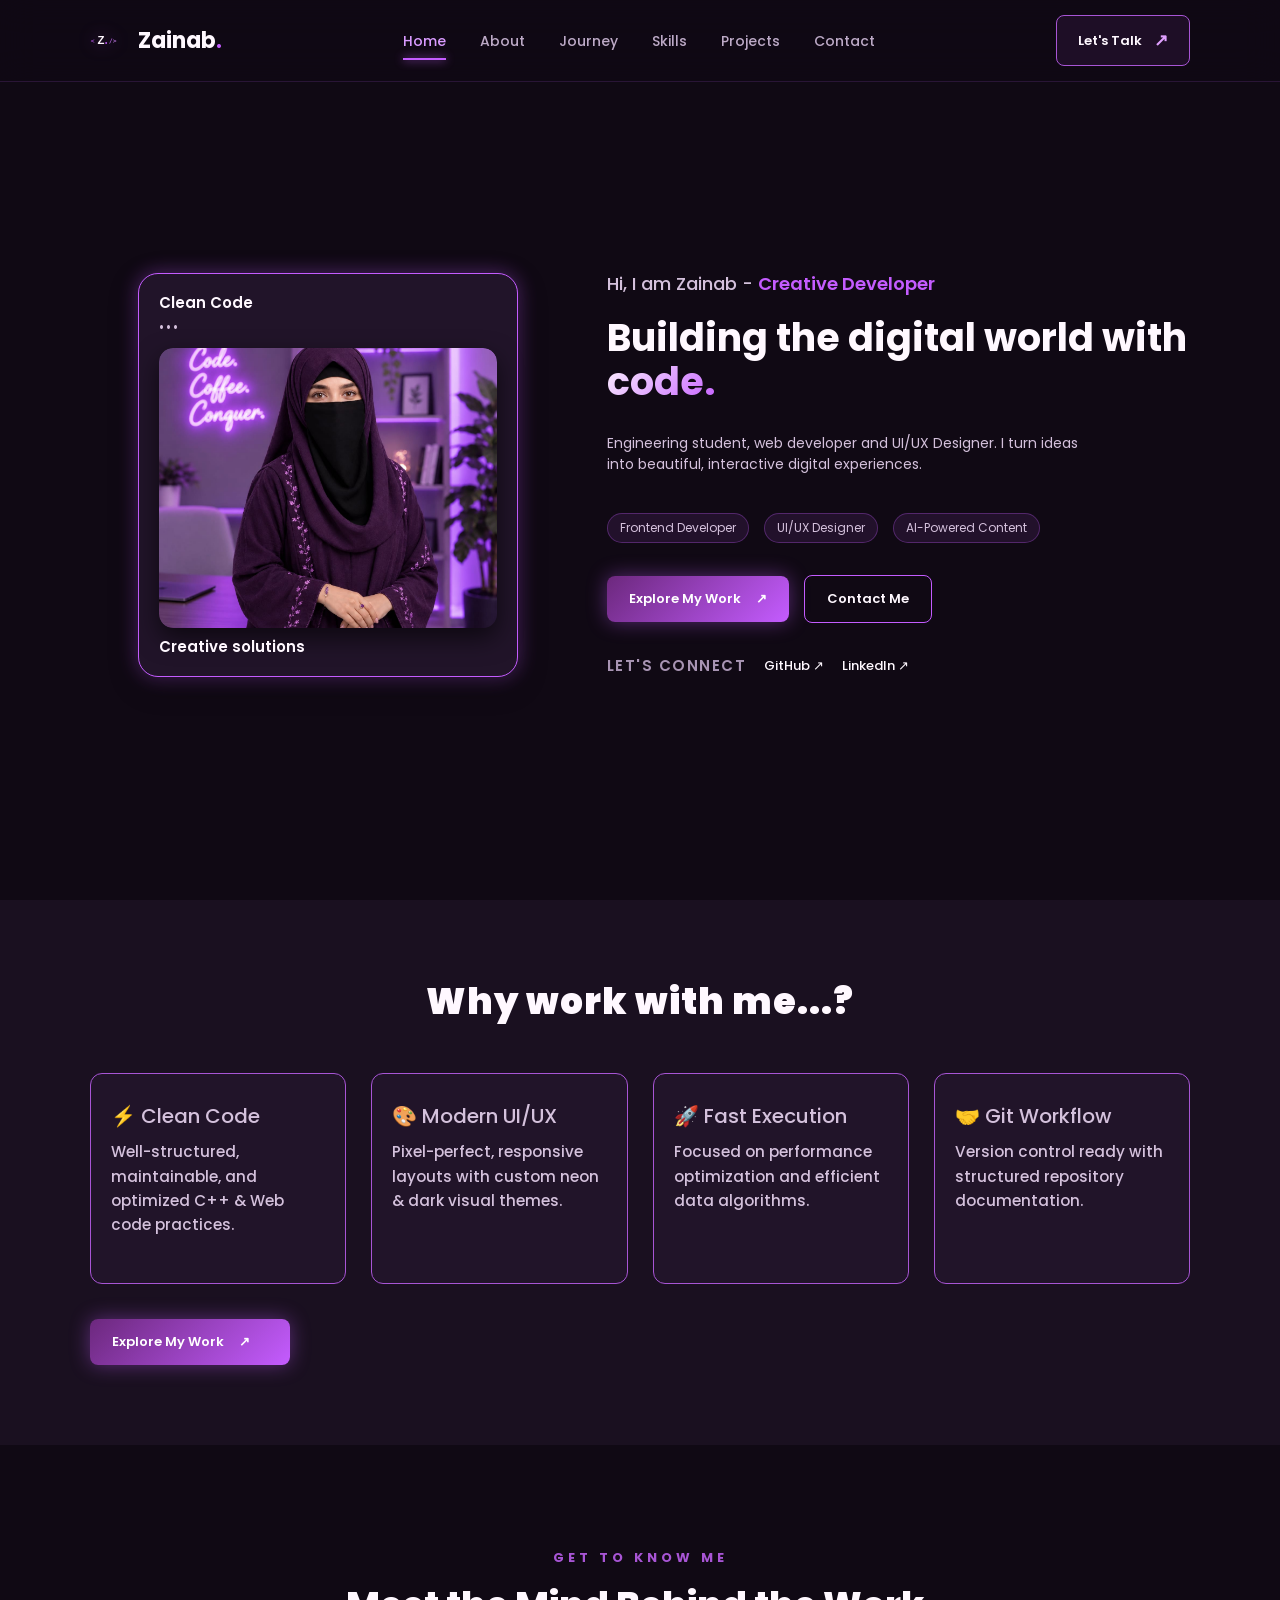
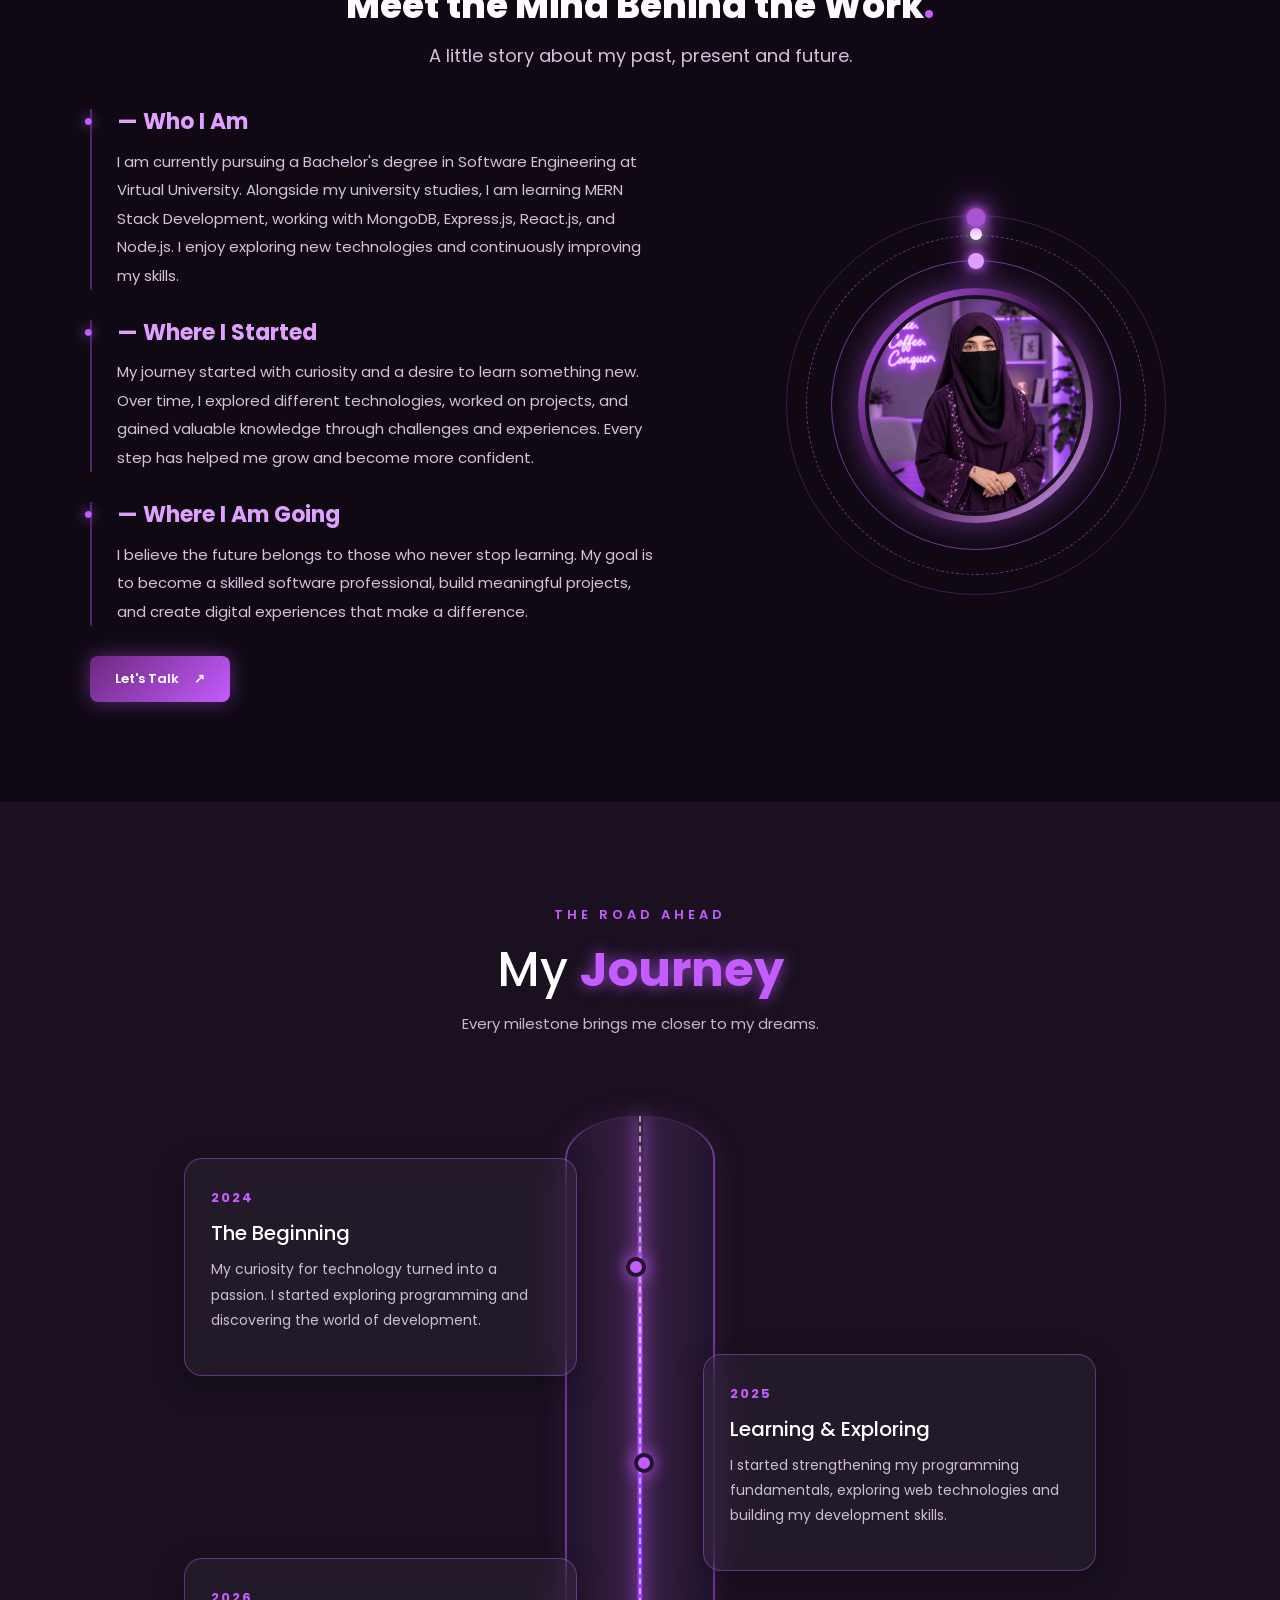
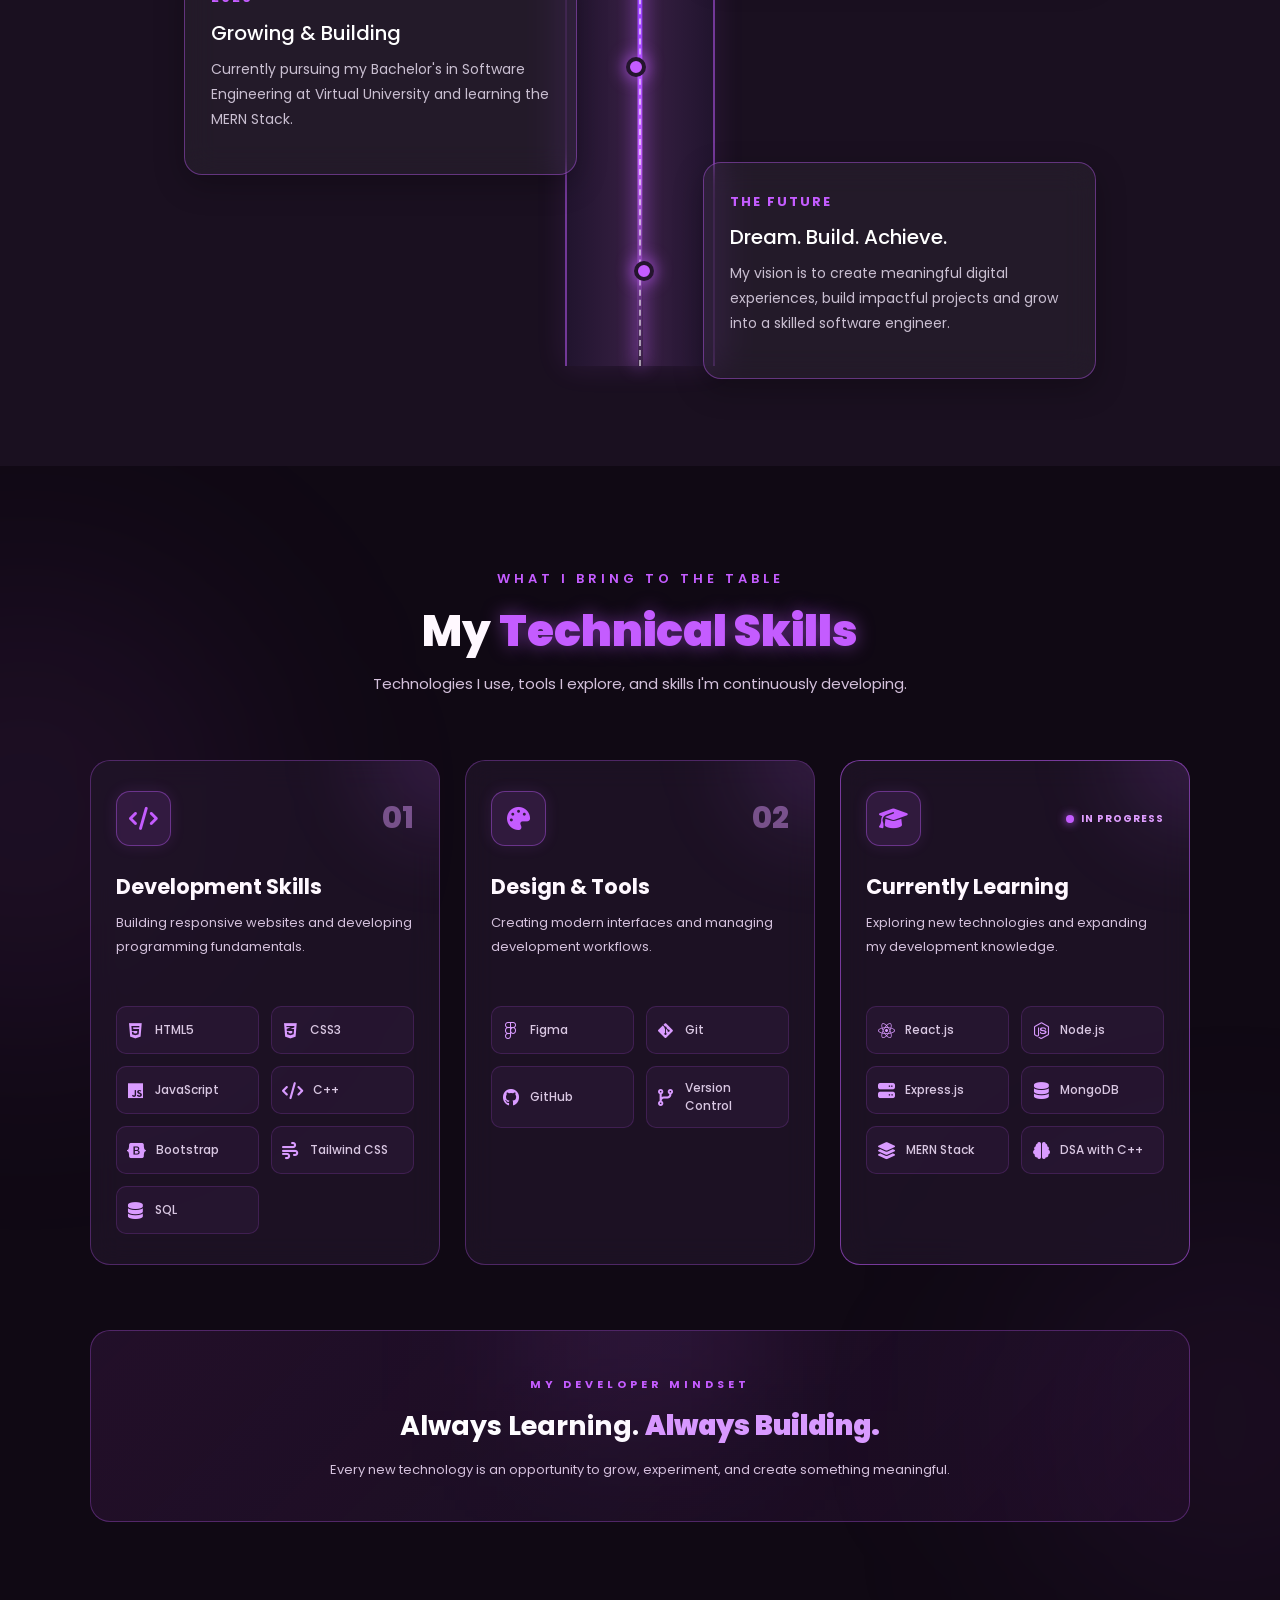
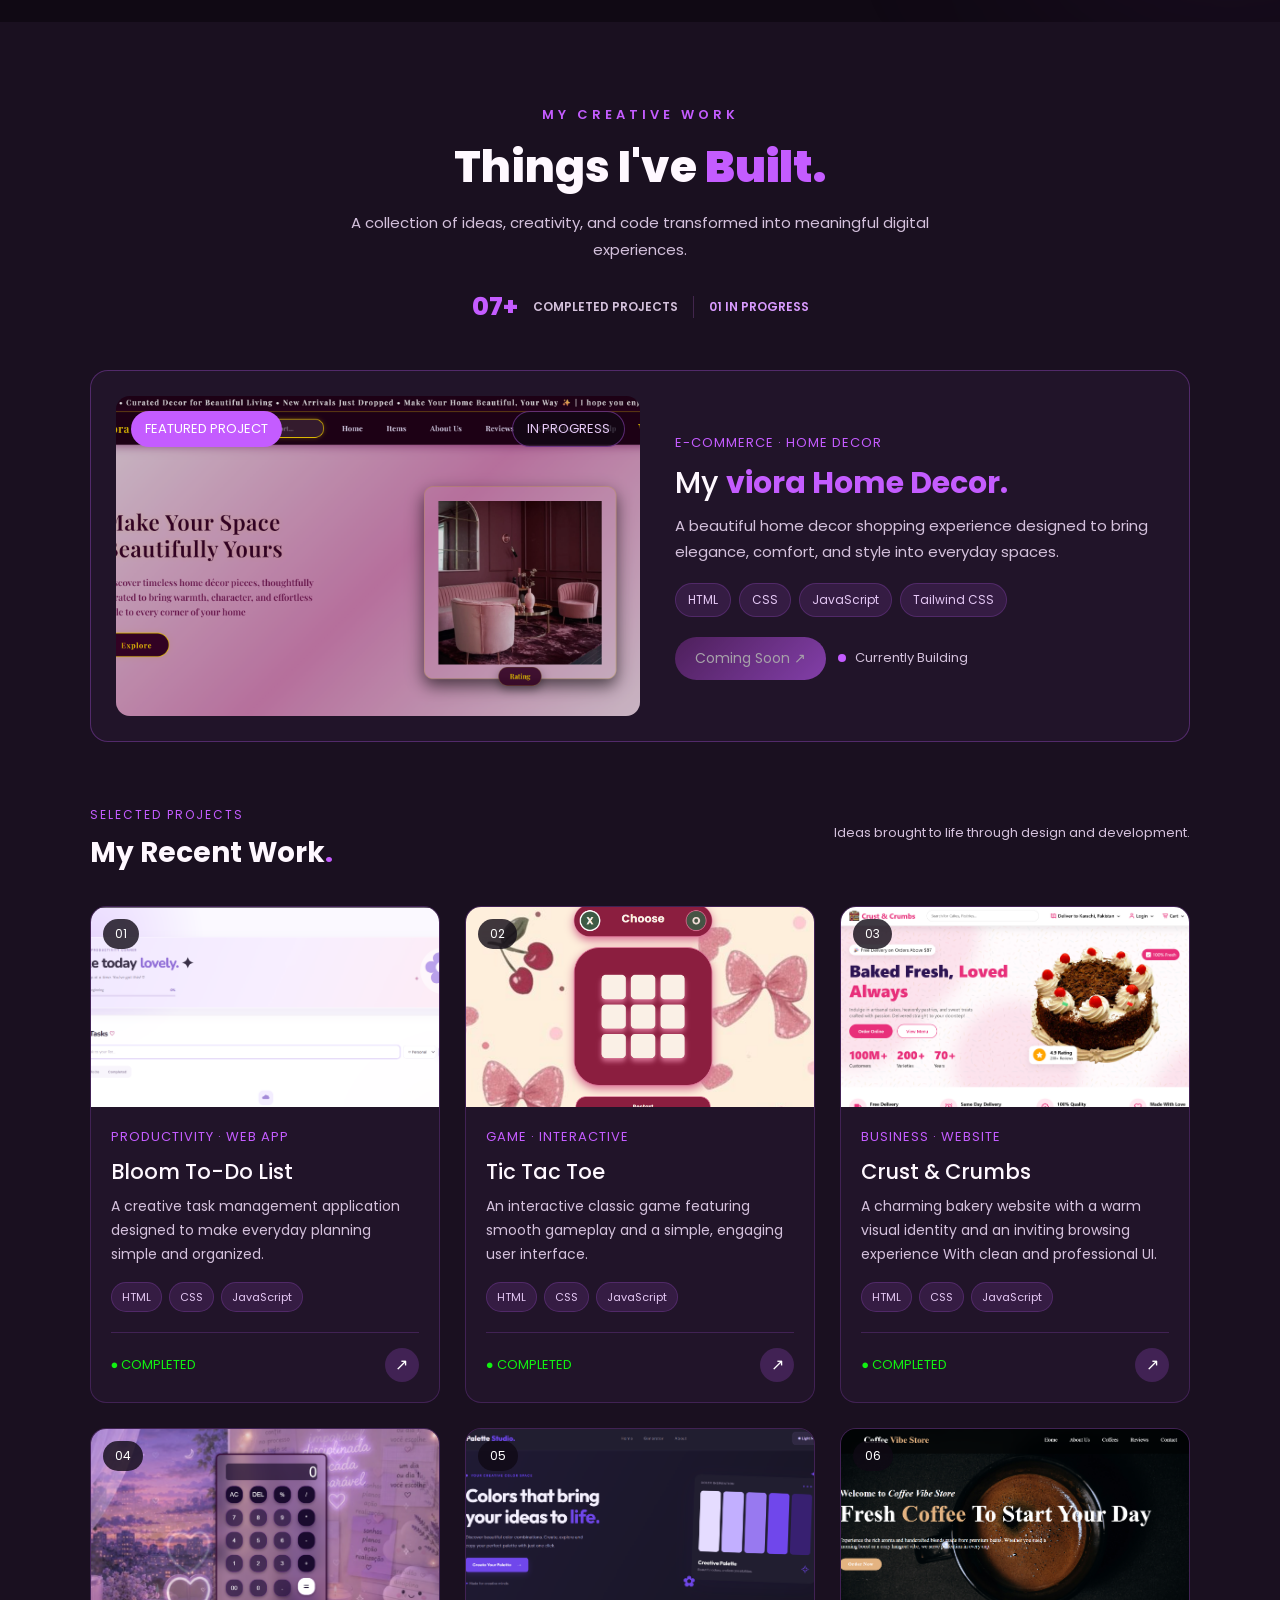
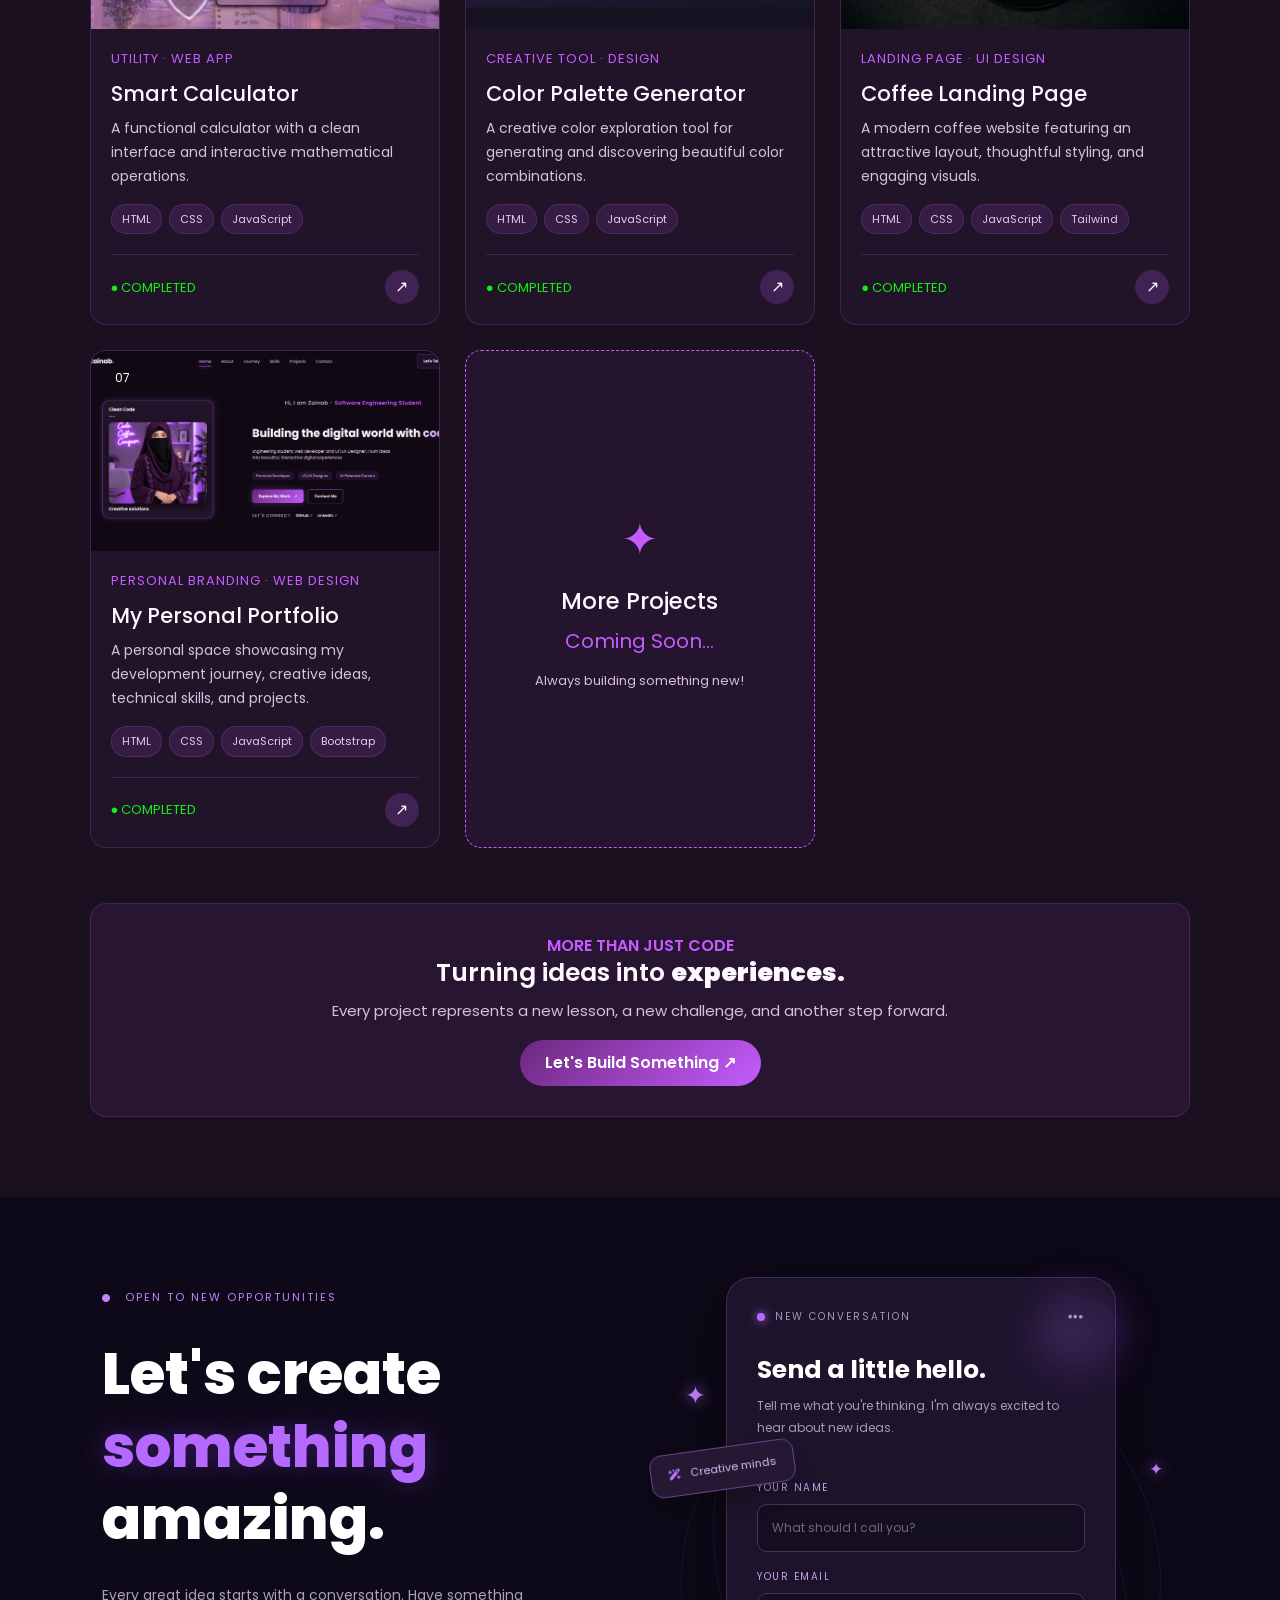
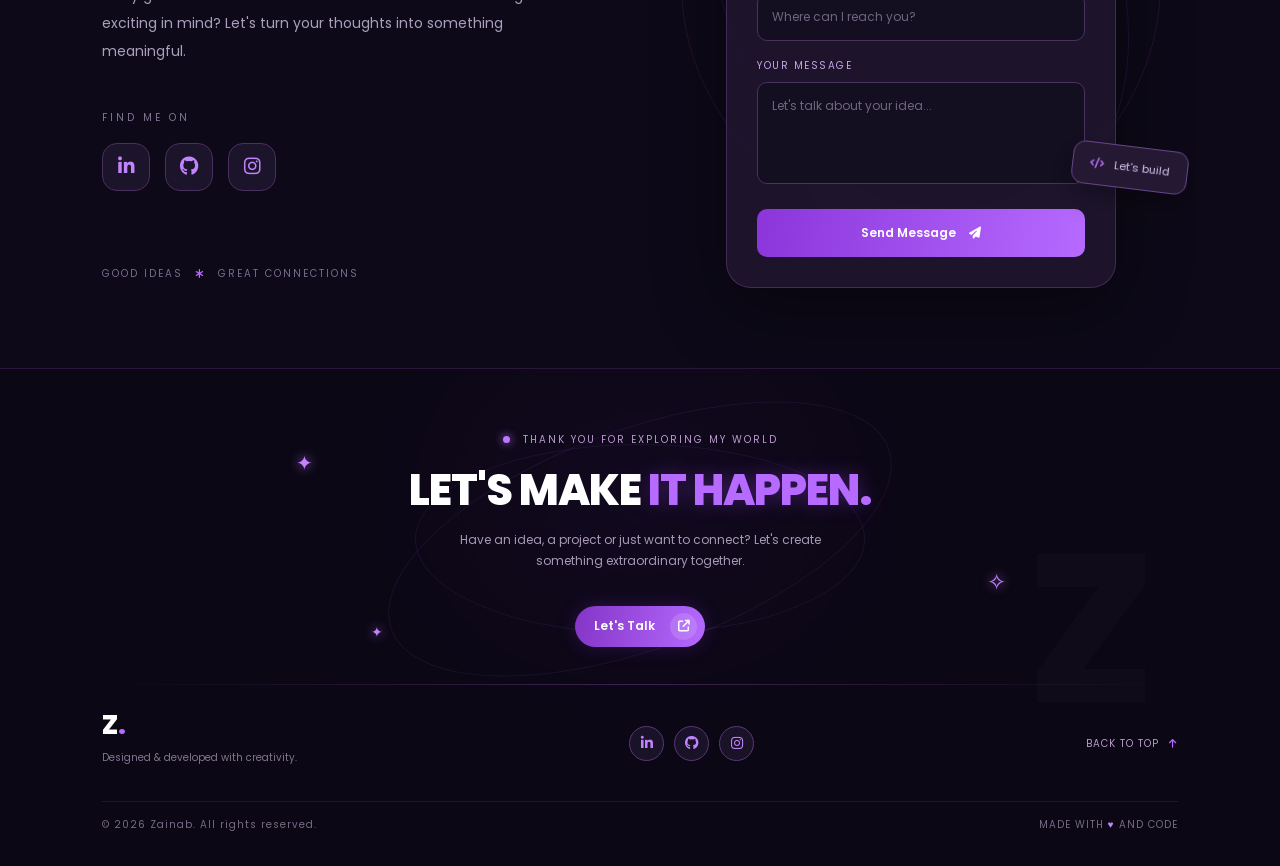
==== commit 377a3a17: "Polish project copy and status color Update the Crust & Crumbs description and make completed labels" ====
--- a/index.html
+++ b/index.html
@@ -630,7 +630,7 @@
               <h3>Crust & Crumbs</h3>
               <p>
                 A charming bakery website with a warm visual identity and an
-                inviting browsing experience.
+                inviting browsing experience With clean and professional UI.
               </p>
               <div class="project-tech">
                 <span>HTML</span>
@@ -740,7 +740,7 @@
           <article class="project-card" data-aos="fade-up" data-aos-delay="200">
             <div class="project-image">
               <img
-                src="./images/coffee-landing.png"
+                src="./images/coffe-landing.png"
                 alt="Coffee Landing Page"
               />
               <span class="project-number">06</span>
--- a/main.css
+++ b/main.css
@@ -1536,7 +1536,7 @@
 }
 
 .completed-label {
-  color: var(--about-text);
+  color: rgb(17, 241, 17);
   font-size: 13px;
 }
 
